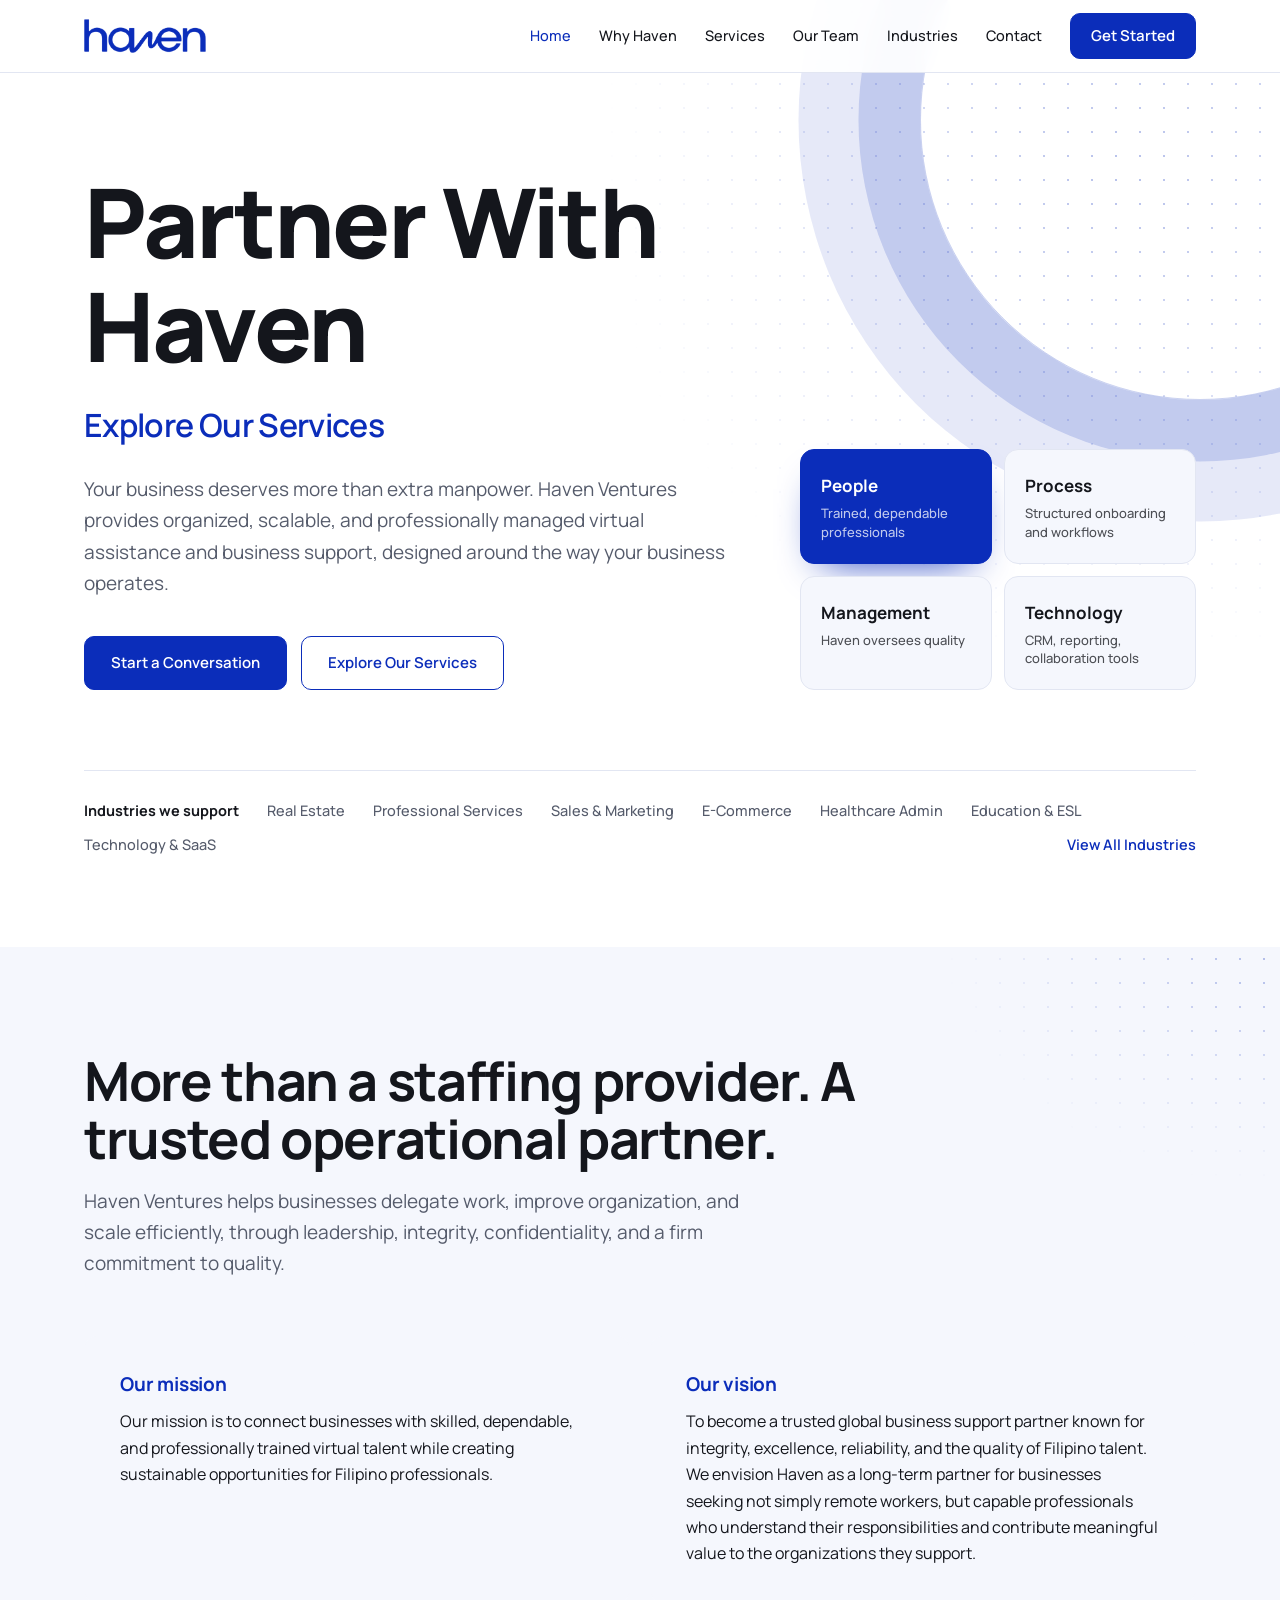
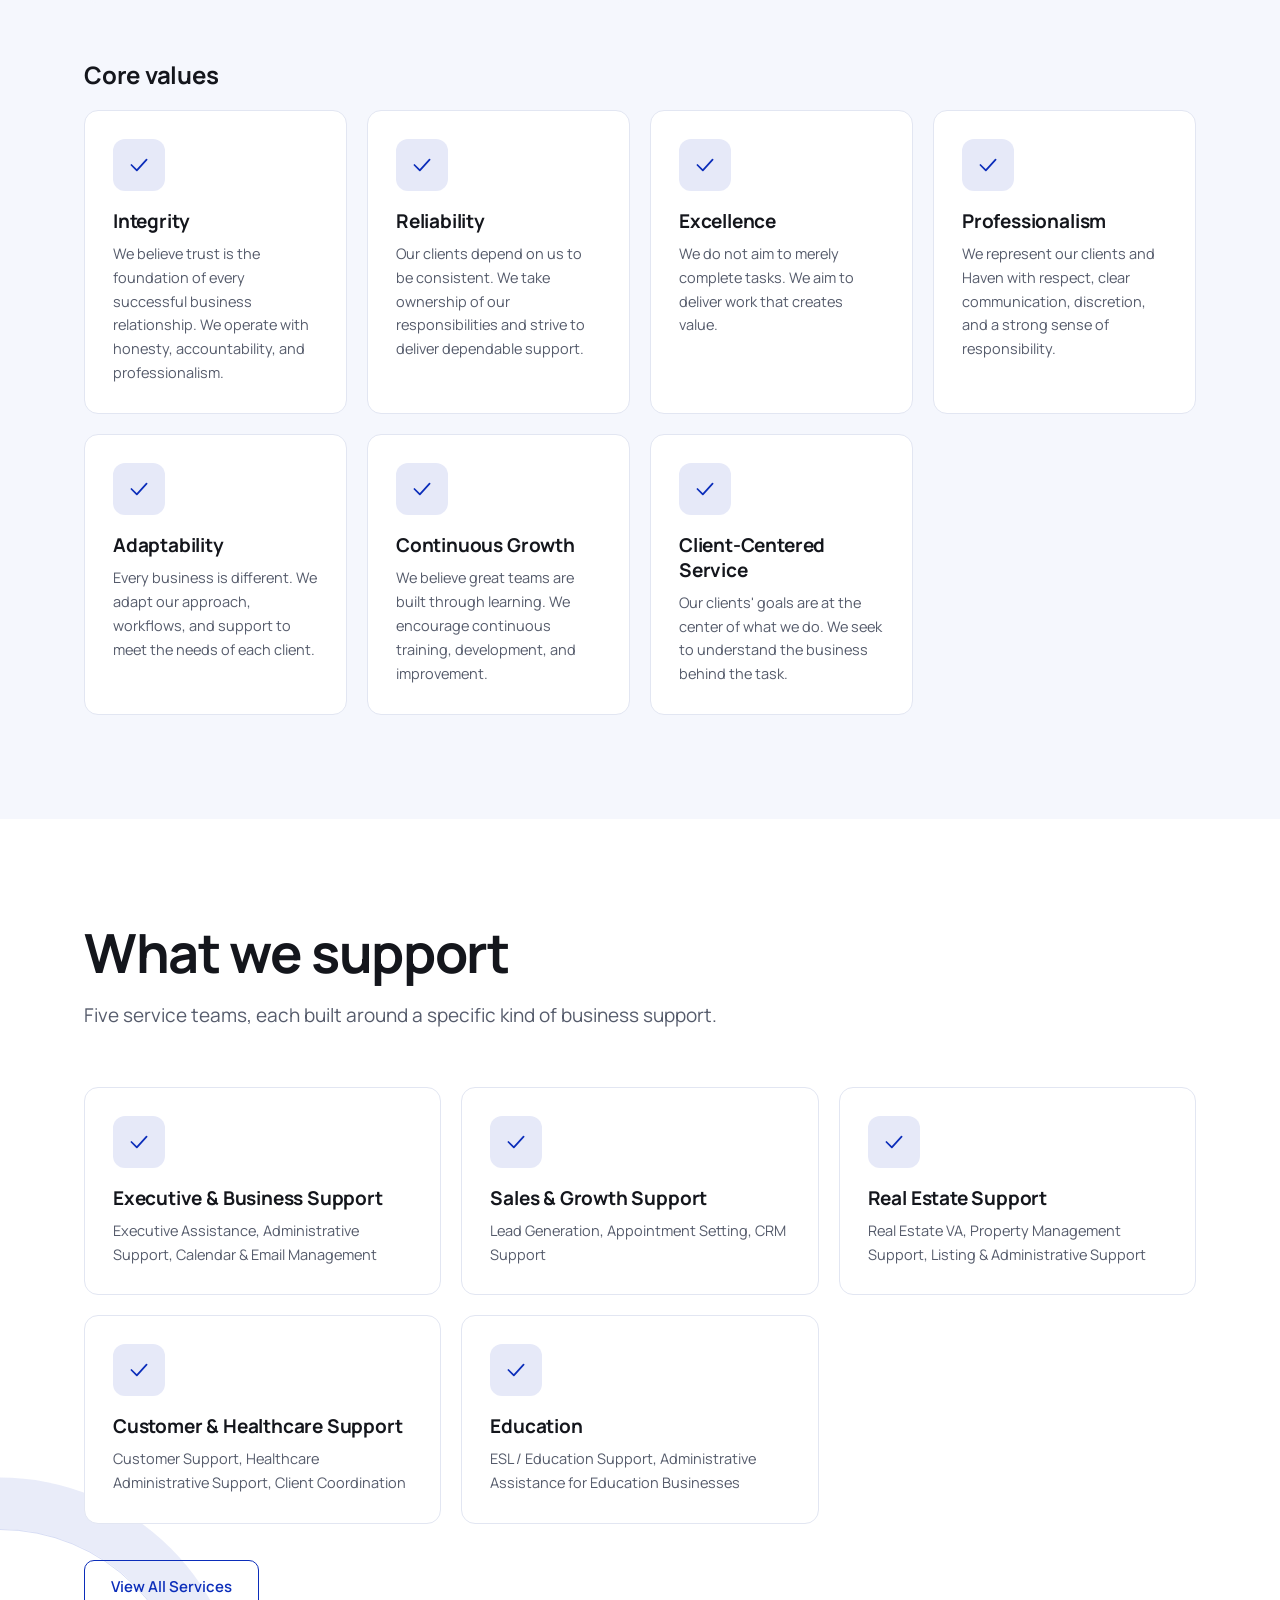
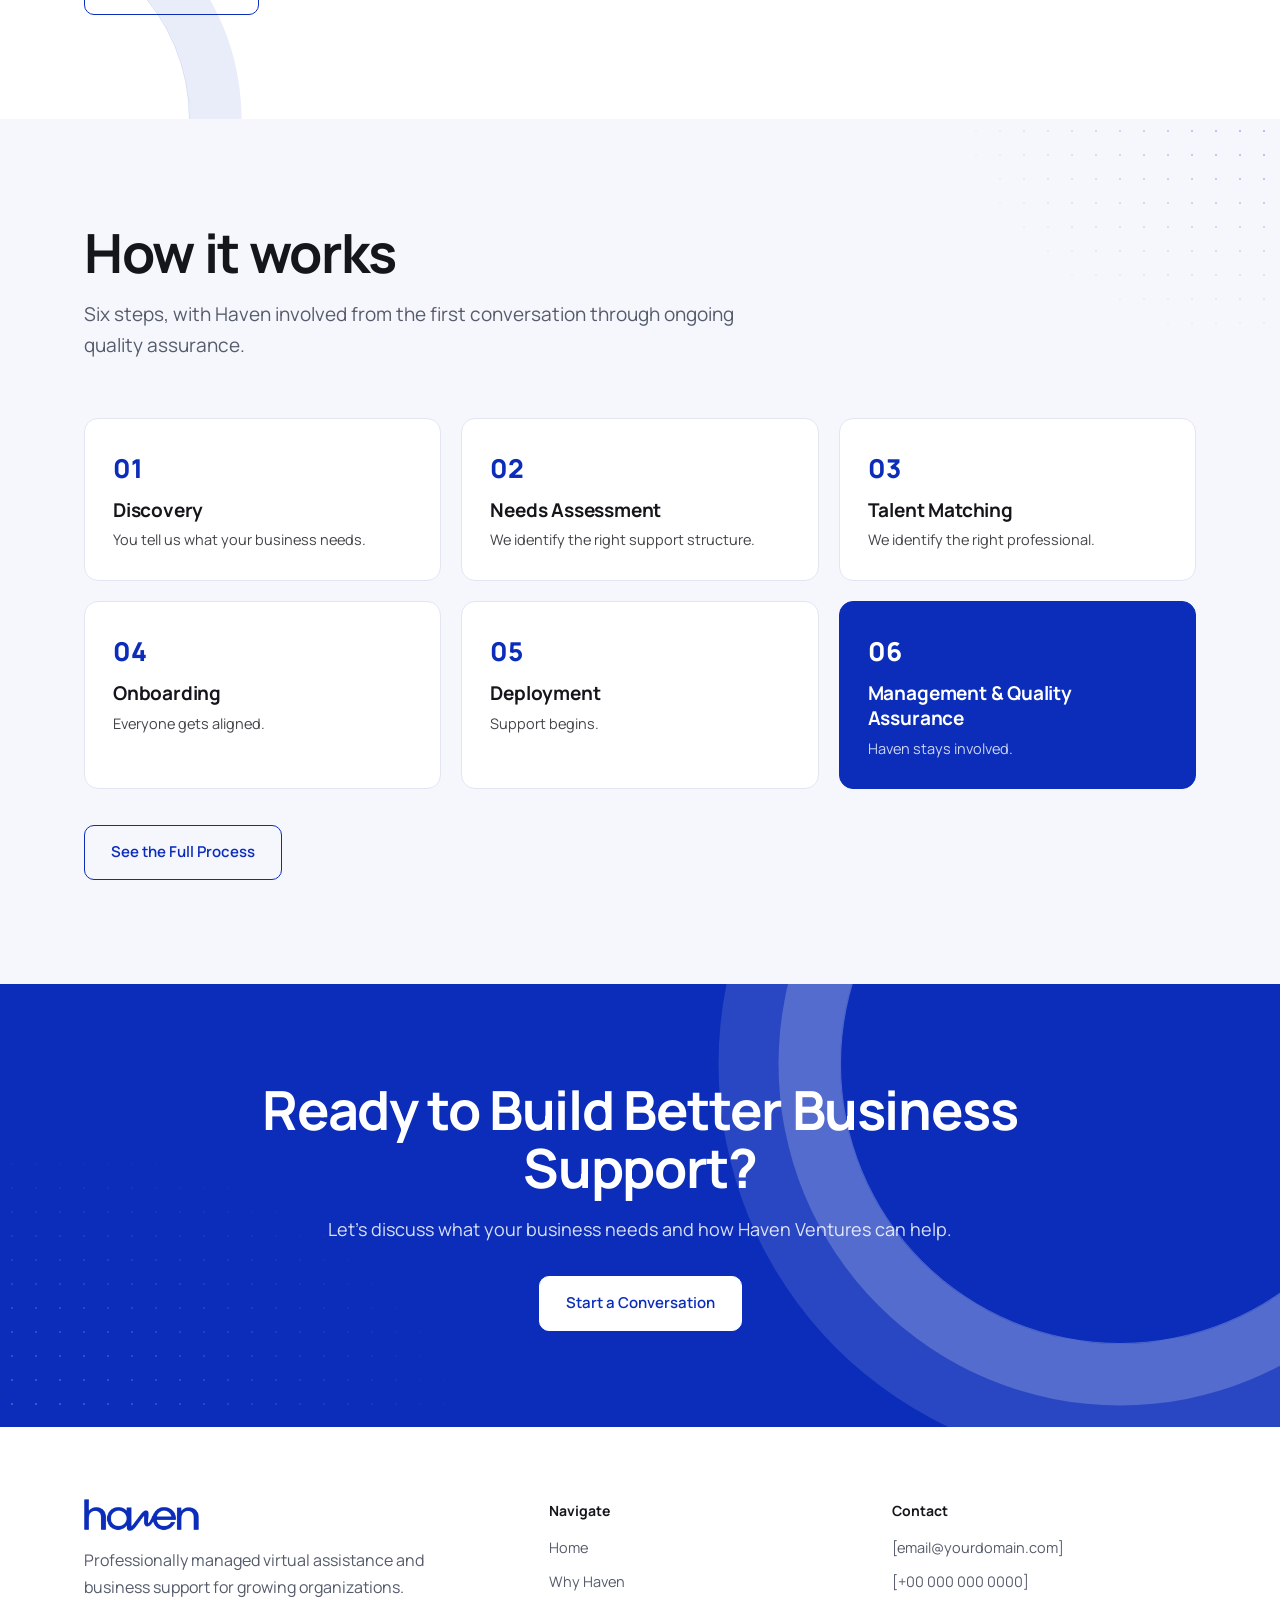
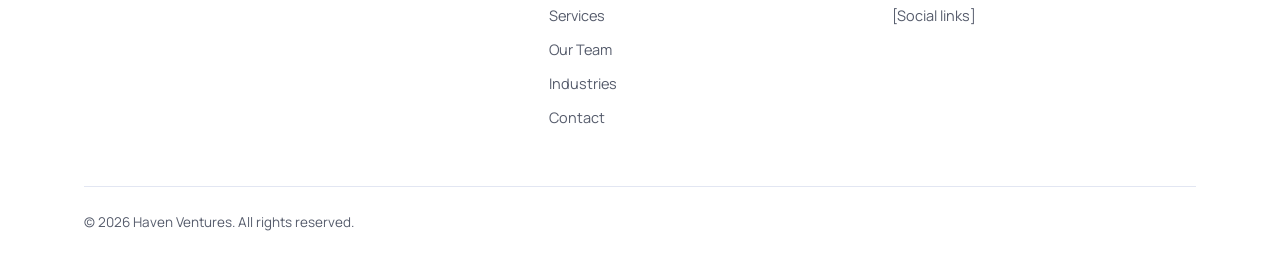
==== index.html @ 7bffcf4f "Rename Haven Ventures.html to index.html" ====
<!DOCTYPE html>
<html lang="en"><head><meta charset="utf-8">
<meta name="viewport" content="width=device-width, initial-scale=1, viewport-fit=cover">
<title>Haven Ventures | Managed Virtual Assistance & Business Support</title>
<link href="https://fonts.googleapis.com/css2?family=Manrope:wght@400;500;600;700;800&display=swap" rel="stylesheet">
<style>
:root{--bg:#fff;--alt:#F5F7FD;--tx:#14161c;--mu:#555b6b;--bl:#0B2DBA;--bd:#E2E6F2;--on:#fff;box-sizing:border-box;padding-top:env(safe-area-inset-top,0px);padding-bottom:env(safe-area-inset-bottom,0px)}
@media(prefers-color-scheme:dark){:root:not([data-theme="light"]){--bg:#0d0f15;--alt:#13161f;--tx:#f2f4fa;--mu:#a2a9bc;--bl:#5C7BFF;--bd:#242a3a;--on:#0d0f15}}
:root[data-theme="dark"]{--bg:#0d0f15;--alt:#13161f;--tx:#f2f4fa;--mu:#a2a9bc;--bl:#5C7BFF;--bd:#242a3a;--on:#0d0f15}
*,*:before,*:after{box-sizing:inherit}
html{scroll-behavior:smooth;scroll-padding-top:calc(76px + env(safe-area-inset-top,0px))}
body{margin:0;background:var(--bg);color:var(--tx);font:400 16px/1.65 Manrope,system-ui,Arial,sans-serif}
a{color:inherit;text-decoration:none}
.w{max-width:1160px;margin:0 auto;padding:0 24px}
section{padding:104px 0}.alt{background:var(--alt)}
h1,h2,h3{margin:0;line-height:1.08;letter-spacing:-.025em}
h1{font-size:clamp(46px,8vw,96px);font-weight:800}
h2{font-size:clamp(32px,4.6vw,54px);font-weight:700;max-width:16em}
h3{font-size:19px;font-weight:700;letter-spacing:-.01em;line-height:1.3}
p{margin:0}.mu{color:var(--mu)}.lead{font-size:19px;color:var(--mu);max-width:36em}
.hd{display:grid;gap:18px;margin-bottom:56px}
.btn{display:inline-flex;align-items:center;gap:8px;padding:14px 26px;border-radius:10px;font-weight:600;font-size:15px;border:1.5px solid var(--bl);background:var(--bl);color:var(--on);cursor:pointer;font-family:inherit;transition:transform .2s,background .2s,color .2s}
.btn:hover{transform:translateY(-2px)}.btn.o{background:transparent;color:var(--bl)}.btn.o:hover{background:var(--bl);color:var(--on)}
:focus-visible{outline:2px solid var(--bl);outline-offset:3px}
.card{border:1px solid var(--bd);border-radius:14px;padding:28px;background:var(--bg);transition:border-color .2s}
.card:hover{border-color:var(--bl)}
.g{display:grid;gap:20px}.g3{grid-template-columns:repeat(3,1fr)}.g2{grid-template-columns:repeat(2,1fr)}.g4{grid-template-columns:repeat(4,1fr)}
svg.i{width:28px;height:28px;stroke:var(--bl);fill:none;stroke-width:1.6;stroke-linecap:round;stroke-linejoin:round;margin-bottom:18px;display:block}
/* nav */
nav{position:fixed;top:0;left:0;right:0;z-index:20;background:color-mix(in srgb,var(--bg) 92%,transparent);backdrop-filter:blur(10px);border-bottom:1px solid var(--bd);padding-top:env(safe-area-inset-top,0px)}
nav .w{display:flex;align-items:center;justify-content:space-between;height:72px}
.logo{height:34px;display:block}
@media(prefers-color-scheme:dark){:root:not([data-theme="light"]) .logo{filter:brightness(1.8) saturate(.8)}}
.links{display:flex;gap:28px;align-items:center;font-size:14.5px;font-weight:500}
.links a:not(.btn):hover{color:var(--bl)}.links .btn{padding:10px 20px}
.burger{display:none;background:none;border:0;width:44px;height:44px;cursor:pointer;color:var(--tx)}
.burger span{display:block;width:22px;height:2px;background:currentColor;margin:5px auto}
/* hero */
.hero{padding:170px 0 90px}
.hero .in{display:grid;grid-template-columns:1.25fr .75fr;gap:56px;align-items:end}
.hero .sub{font-size:clamp(22px,3vw,32px);font-weight:600;color:var(--bl);margin:22px 0 22px;letter-spacing:-.02em}
.cta{display:flex;gap:14px;flex-wrap:wrap;margin-top:36px}
.pillars{display:grid;grid-template-columns:1fr 1fr;gap:12px}
.pillars div{border:1px solid var(--bd);border-radius:14px;padding:22px 20px;font-weight:700;font-size:17px;background:var(--alt)}
.pillars div:first-child{background:var(--bl);color:var(--on);border-color:var(--bl)}
.pillars small{display:block;font-weight:500;font-size:13px;opacity:.75;margin-top:4px;line-height:1.4}
.strip{margin-top:80px;border-top:1px solid var(--bd);padding-top:28px;display:flex;gap:10px 28px;flex-wrap:wrap;align-items:center;color:var(--mu);font-size:14.5px;font-weight:500}
.strip a{color:var(--bl);font-weight:600;margin-left:auto}
/* about */
.mv{grid-template-columns:1fr 1fr;margin-bottom:56px}
.mv .card{background:var(--alt);border:0;padding:36px}.mv h3{color:var(--bl);margin-bottom:12px}
.val .n{color:var(--bl);font-weight:700;font-size:14px;margin-bottom:14px;display:block}
.val p{font-size:14.5px;color:var(--mu);margin-top:8px}
.quote{margin-top:48px;font-size:clamp(20px,2.6vw,28px);font-weight:600;letter-spacing:-.015em;max-width:30em}
/* services */
details{border:1px solid var(--bd);border-radius:14px;background:var(--bg);padding:6px 28px}
details[open]{border-color:var(--bl)}
summary{list-style:none;cursor:pointer;padding:20px 0;display:flex;align-items:center;justify-content:space-between;font-weight:700;font-size:18px}
summary::-webkit-details-marker{display:none}
summary:after{content:"+";color:var(--bl);font-size:26px;font-weight:400;transition:transform .25s}
details[open] summary:after{transform:rotate(45deg)}
details ul{margin:0 0 22px;padding:0;list-style:none;display:grid;gap:10px;color:var(--mu);font-size:15px}
details li:before{content:"";display:inline-block;width:6px;height:6px;border-radius:50%;background:var(--bl);margin-right:12px;vertical-align:middle}
.note{margin:36px 0 32px;color:var(--mu)}
/* steps */
.steps{display:grid;gap:0;border-top:1px solid var(--bd)}
.st{display:grid;grid-template-columns:90px 1fr 1.3fr;gap:24px;padding:30px 0;border-bottom:1px solid var(--bd);align-items:baseline}
.st .no{font-size:34px;font-weight:800;color:var(--bl);letter-spacing:-.03em}
.st p{color:var(--mu)}
.st.last{background:var(--bl);color:var(--on);border-radius:16px;padding:36px 28px;margin-top:20px;border:0}
.st.last .no,.st.last p{color:inherit}.st.last p{opacity:.85}
.stm{margin-top:48px;font-size:clamp(22px,3vw,34px);font-weight:700;letter-spacing:-.02em;max-width:22em}
.stm span{color:var(--bl)}
/* team */
.dept h3{color:var(--bl);margin-bottom:18px;font-size:17px}
.p{display:flex;gap:14px;align-items:center;padding:12px 0;border-top:1px solid var(--bd)}
.av{flex:none;width:44px;height:44px;border-radius:50%;border:1.5px dashed var(--bl);display:grid;place-items:center;font-size:13px;font-weight:700;color:var(--bl)}
.p b{display:block;font-size:15px;line-height:1.3}.p small{color:var(--mu);font-size:13px}
/* industries */
.ind p{color:var(--mu);font-size:14.5px;margin-top:10px}
.grow{margin-top:56px;display:flex;gap:24px;align-items:baseline;flex-wrap:wrap}
.grow strong{font-size:clamp(40px,6vw,72px);color:var(--bl);letter-spacing:-.03em;line-height:1}
/* form */
.fw{display:grid;grid-template-columns:.8fr 1.2fr;gap:64px;align-items:start}
form{border:1px solid var(--bd);border-radius:16px;padding:36px;background:var(--bg);display:grid;gap:18px}
fieldset{border:0;padding:0;margin:0;display:grid;gap:14px;grid-template-columns:1fr 1fr}
legend{font-weight:700;color:var(--bl);font-size:14px;padding:0;margin-bottom:12px}
.f{display:grid;gap:6px;font-size:14px;font-weight:600}.f.full{grid-column:1/-1}
input,select,textarea{font:inherit;font-weight:400;color:var(--tx);background:var(--bg);border:1px solid var(--bd);border-radius:10px;padding:12px 14px;width:100%}
input:focus,select:focus,textarea:focus{outline:2px solid var(--bl);border-color:var(--bl)}
textarea{min-height:110px;resize:vertical}
.chk{display:flex;flex-wrap:wrap;gap:8px}
.chk label{border:1px solid var(--bd);border-radius:999px;padding:8px 14px;font-size:13.5px;font-weight:500;cursor:pointer;transition:all .2s}
.chk label:has(input:checked){background:var(--bl);color:var(--on);border-color:var(--bl)}
.chk input{position:absolute;opacity:0;width:0;height:0}
.chk label:has(input:focus-visible){outline:2px solid var(--bl);outline-offset:2px}
.flow{display:none;border:1px solid var(--bl);border-radius:16px;padding:36px}
.flow.on{display:block}
.fl{display:flex;flex-wrap:wrap;gap:8px;margin-top:22px;align-items:center;font-weight:600;font-size:14px}
.fl span{border:1px solid var(--bd);border-radius:999px;padding:8px 14px}.fl span:first-child{background:var(--bl);color:var(--on);border-color:var(--bl)}
.fl i{color:var(--bl);font-style:normal}
/* final + footer */
.fin{background:var(--bl);color:var(--on);text-align:center;padding:96px 0}
.fin h2{margin:0 auto 18px}.fin p{opacity:.85;margin-bottom:32px;font-size:18px}
.fin .btn{background:var(--on);color:var(--bl);border-color:var(--on)}
footer{padding:72px 0 36px}
.fg{display:grid;grid-template-columns:1.4fr 1fr 1fr;gap:40px;margin-bottom:56px}
footer .logo{height:32px;margin-bottom:16px}
footer ul{list-style:none;margin:0;padding:0;display:grid;gap:10px;font-size:14.5px;color:var(--mu)}
footer h4{margin:0 0 14px;font-size:14px}footer a:hover{color:var(--bl)}
.cp{border-top:1px solid var(--bd);padding-top:24px;color:var(--mu);font-size:13.5px}
.links a.act:not(.btn){color:var(--bl)}
/* decor */
section,.hero{position:relative;overflow:hidden}
section>.w,.hero>.w{position:relative;z-index:1}
.hero:before,.alt:before,.fin:before{content:"";position:absolute;pointer-events:none;background-image:radial-gradient(color-mix(in srgb,var(--bl) 30%,transparent) 1.2px,transparent 1.4px);background-size:24px 24px}
.hero:before{inset:0;-webkit-mask-image:radial-gradient(ellipse 55% 70% at 88% 18%,#000,transparent 75%);mask-image:radial-gradient(ellipse 55% 70% at 88% 18%,#000,transparent 75%)}
.hero:after,.fin:after{content:"";position:absolute;pointer-events:none;border-radius:50%;width:560px;height:560px;right:-200px;top:-160px;border:1.5px solid color-mix(in srgb,var(--bl) 22%,transparent);box-shadow:0 0 0 60px transparent,0 0 0 61.5px color-mix(in srgb,var(--bl) 16%,transparent),0 0 0 120px transparent,0 0 0 121.5px color-mix(in srgb,var(--bl) 10%,transparent)}
.alt:before{right:0;top:0;width:340px;height:240px;-webkit-mask-image:radial-gradient(ellipse at 100% 0,#000,transparent 70%);mask-image:radial-gradient(ellipse at 100% 0,#000,transparent 70%)}
section:not(.alt):not(.fin):after{content:"";position:absolute;pointer-events:none;border-radius:50%;width:380px;height:380px;left:-190px;bottom:-190px;border:1.5px solid color-mix(in srgb,var(--bl) 16%,transparent);box-shadow:0 0 0 50px transparent,0 0 0 51.5px color-mix(in srgb,var(--bl) 9%,transparent)}
.fin:before{inset:0;background-image:radial-gradient(rgba(255,255,255,.22) 1.2px,transparent 1.4px);-webkit-mask-image:radial-gradient(ellipse 50% 90% at 0 100%,#000,transparent 75%);mask-image:radial-gradient(ellipse 50% 90% at 0 100%,#000,transparent 75%)}
.fin:after{border-color:rgba(255,255,255,.28);right:-120px;top:-200px;box-shadow:0 0 0 60px transparent,0 0 0 61.5px rgba(255,255,255,.2),0 0 0 120px transparent,0 0 0 121.5px rgba(255,255,255,.12)}
svg.i{width:52px;height:52px;padding:13px;border-radius:12px;background:color-mix(in srgb,var(--bl) 10%,transparent)}
.card{transition:border-color .2s,transform .2s}.card:hover{transform:translateY(-3px)}
.pillars div:first-child{box-shadow:0 18px 40px -22px var(--bl)}
@media(max-width:600px){.hero:after,.fin:after{width:360px;height:360px;right:-190px}}
.rv{animation:rv .8s ease both}@keyframes rv{from{opacity:0;transform:translateY(14px)}}
@media(prefers-reduced-motion:reduce){*{animation:none!important;transition:none!important;scroll-behavior:auto!important}}
@media(max-width:900px){
section{padding:72px 0}.g3,.g4,.mv,.fw,.hero .in,.fg{grid-template-columns:1fr 1fr}
.hero .in,.fw,.mv{grid-template-columns:1fr}.fw{gap:36px}
.st{grid-template-columns:60px 1fr;gap:6px 16px}.st p:last-child{grid-column:2}
.burger{display:block}
.links{position:fixed;top:calc(72px + env(safe-area-inset-top,0px));left:0;right:0;background:var(--bg);flex-direction:column;align-items:stretch;gap:0;padding:12px 24px 24px;border-bottom:1px solid var(--bd);display:none}
.links.open{display:flex}.links a{padding:14px 0;border-bottom:1px solid var(--bd)}.links .btn{margin-top:16px;justify-content:center}
.strip a{margin-left:0}}
@media(max-width:600px){.g3,.g4,.g2,.fg,fieldset{grid-template-columns:1fr}form{padding:22px}.hero{padding-top:128px}}
</style></head><body>
<nav><div class="w"><a href="#home"><img class="logo" src="[data-uri]" alt="Haven Ventures"></a>
<button class="burger" aria-label="Menu" aria-expanded="false"><span></span><span></span><span></span></button>
<div class="links"><a href="#home">Home</a><a href="#why">Why Haven</a><a href="#services">Services</a><a href="#team">Our Team</a><a href="#industries">Industries</a><a href="#contact">Contact</a><a class="btn" href="#contact">Get Started</a></div></div></nav>

<header class="hero" id="home" data-pg="home"><div class="w"><div class="in">
<div class="rv"><h1>Partner With Haven</h1><div class="sub">Explore Our Services</div>
<p class="lead">Your business deserves more than extra manpower. Haven Ventures provides organized, scalable, and professionally managed virtual assistance and business support, designed around the way your business operates.</p>
<div class="cta"><a class="btn" href="#contact">Start a Conversation</a><a class="btn o" href="#services">Explore Our Services</a></div></div>
<div class="pillars rv" style="animation-delay:.15s"><div>People<small>Trained, dependable professionals</small></div><div>Process<small>Structured onboarding and workflows</small></div><div>Management<small>Haven oversees quality</small></div><div>Technology<small>CRM, reporting, collaboration tools</small></div></div></div>
<div class="strip"><span style="color:var(--tx);font-weight:700">Industries we support</span><span>Real Estate</span><span>Professional Services</span><span>Sales & Marketing</span><span>E-Commerce</span><span>Healthcare Admin</span><span>Education & ESL</span><span>Technology & SaaS</span><a href="#industries">View All Industries</a></div>
</div></header>

<section id="about" class="alt" data-pg="home"><div class="w">
<div class="hd"><h2>More than a staffing provider. A trusted operational partner.</h2><p class="lead">Haven Ventures helps businesses delegate work, improve organization, and scale efficiently, through leadership, integrity, confidentiality, and a firm commitment to quality.</p></div>
<div class="g mv"><div class="card"><h3>Our mission</h3><p>Our mission is to connect businesses with skilled, dependable, and professionally trained virtual talent while creating sustainable opportunities for Filipino professionals.</p></div>
<div class="card"><h3>Our vision</h3><p>To become a trusted global business support partner known for integrity, excellence, reliability, and the quality of Filipino talent. We envision Haven as a long-term partner for businesses seeking not simply remote workers, but capable professionals who understand their responsibilities and contribute meaningful value to the organizations they support.</p></div></div>
<h3 style="margin-bottom:20px;font-size:24px">Core values</h3><div class="g g4 val" id="values"></div></div></section>

<section id="sp" data-pg="home"><div class="w"><div class="hd"><h2>What we support</h2><p class="lead">Five service teams, each built around a specific kind of business support.</p></div><div class="g g3" id="spg"></div><div style="margin-top:36px"><a class="btn o" href="#services">View All Services</a></div></div></section>
<section id="hp" class="alt" data-pg="home"><div class="w"><div class="hd"><h2>How it works</h2><p class="lead">Six steps, with Haven involved from the first conversation through ongoing quality assurance.</p></div><div class="g g3" id="hpg"></div><div style="margin-top:36px"><a class="btn o" href="#services">See the Full Process</a></div></div></section>
<section id="services" data-pg="services"><div class="w">
<div class="hd"><h2>Support organized around how your business works</h2><p class="lead">Choose a category to see what each team covers.</p></div>
<div class="g g2" id="svc" style="align-items:start"></div>
<p class="note">As Haven Ventures grows, our services will continue to expand into additional business functions and industry-specific support.</p>
<a class="btn" href="#contact">Discuss Your Support Needs</a></div></section>

<section id="how" class="alt" data-pg="services"><div class="w">
<div class="hd"><h2>A managed service process, start to finish</h2></div>
<div class="steps" id="steps"></div>
<p class="stm">You're not just hiring a person. <span>You're gaining a managed support partner.</span></p></div></section>

<section id="why" data-pg="why"><div class="w">
<div class="hd"><h2>Why trust Haven Ventures with your operations?</h2></div>
<div class="g g3" id="whyc"></div>
<div class="g g4" id="whyb" style="margin-top:20px"></div>
<div style="margin-top:48px"><a class="btn" href="#contact">Build Your Support Team With Haven</a></div></div></section>

<section id="team" class="alt" data-pg="team"><div class="w">
<div class="hd"><h2>An organization, not a collection of freelancers</h2><p class="lead">Behind every successful client engagement is a team working together to maintain quality, accountability, and continuous improvement.</p></div>
<div class="g g3" id="tm"></div></div></section>

<section id="industries" data-pg="industries"><div class="w">
<div class="hd"><h2>Industries we support</h2></div>
<div class="g g4" id="ind"></div>
<div class="grow"><strong>And growing.</strong><p class="lead" style="max-width:28em">As Haven Ventures expands its capabilities, we continue to develop support solutions for additional industries and business functions.</p></div></div></section>

<section id="contact" class="alt" data-pg="contact"><div class="w"><div class="fw">
<div><h2>Let's Build the Right Support Structure for Your Business</h2><p class="lead" style="margin-top:20px">Tell us about your business, your current challenges, and the support you're looking for. Our team will review your requirements and help determine the right next step.</p></div>
<div><form id="f">
<fieldset><legend>Contact information</legend><label class="f">Name<input required name="name" autocomplete="name"></label><label class="f">Company<input required name="company" autocomplete="organization"></label><label class="f full">Business email<input required type="email" name="email" autocomplete="email"></label></fieldset>
<fieldset><legend>Business information</legend><label class="f">Industry<select required name="industry"><option value="">Select industry</option><option>Real Estate Management</option><option>Business & Professional Services</option><option>Sales & Marketing</option><option>E-Commerce</option><option>Healthcare Administration</option><option>Education & ESL</option><option>Technology & SaaS</option><option>Other</option></select></label><label class="f">Company website<input type="url" name="web" placeholder="https://"></label></fieldset>
<fieldset><legend>Support requirements</legend><div class="f full"><span>Services needed</span><div class="chk" id="chk"></div></div>
<label class="f">Number of professionals needed<input type="number" min="1" value="1" name="n"></label><label class="f">Preferred start date<input type="date" name="d"></label>
<label class="f full">Current challenges<textarea name="c"></textarea></label><label class="f full">Additional information<textarea name="a"></textarea></label></fieldset>
<button class="btn" type="submit" style="justify-self:start">Submit Inquiry</button></form>
<div class="flow" id="flow" role="status"><h3 style="font-size:24px">Inquiry received</h3><p class="mu" style="margin-top:10px">Here is what happens next.</p>
<div class="fl"><span>Inquiry Submitted</span><i>→</i><span>CRM</span><i>→</i><span>Internal Notification</span><i>→</i><span>Follow-Up</span><i>→</i><span>Discovery Call</span></div></div></div>
</div></div></section>

<section class="fin" data-pg="*"><div class="w"><h2>Ready to Build Better Business Support?</h2><p>Let's discuss what your business needs and how Haven Ventures can help.</p><a class="btn" href="#contact">Start a Conversation</a></div></section>

<footer><div class="w"><div class="fg"><div><img class="logo" src="[data-uri]" alt="Haven Ventures"><p class="mu" style="max-width:24em">Professionally managed virtual assistance and business support for growing organizations.</p></div>
<div><h4>Navigate</h4><ul><li><a href="#home">Home</a></li><li><a href="#why">Why Haven</a></li><li><a href="#services">Services</a></li><li><a href="#team">Our Team</a></li><li><a href="#industries">Industries</a></li><li><a href="#contact">Contact</a></li></ul></div>
<div><h4>Contact</h4><ul><li>[email@yourdomain.com]</li><li>[+00 000 000 0000]</li><li>[Social links]</li></ul></div></div>
<div class="cp">© 2026 Haven Ventures. All rights reserved.</div></div></footer>

<script>
const $=s=>document.querySelector(s),I={
re:"M3 11l9-8 9 8M5 10v10h14V10",bz:"M3 7h18v13H3zM9 7V4h6v3",sm:"M4 20V10M10 20V4M16 20v-7M22 20H2",ec:"M3 4h3l3 11h10l2-8H7",hc:"M12 21s-8-5-8-11a4.5 4.5 0 018-3 4.5 4.5 0 018 3c0 6-8 11-8 11z",ed:"M4 19V5a2 2 0 012-2h13v16H6a2 2 0 00-2 2",tc:"M8 8l-5 4 5 4M16 8l5 4-5 4M14 5l-4 14",ck:"M5 12l5 5 9-10"};
const ic=k=>`<svg class="i" viewBox="0 0 24 24"><path d="${I[k]}"/></svg>`;
const V=[["Integrity","We believe trust is the foundation of every successful business relationship. We operate with honesty, accountability, and professionalism."],["Reliability","Our clients depend on us to be consistent. We take ownership of our responsibilities and strive to deliver dependable support."],["Excellence","We do not aim to merely complete tasks. We aim to deliver work that creates value."],["Professionalism","We represent our clients and Haven with respect, clear communication, discretion, and a strong sense of responsibility."],["Adaptability","Every business is different. We adapt our approach, workflows, and support to meet the needs of each client."],["Continuous Growth","We believe great teams are built through learning. We encourage continuous training, development, and improvement."],["Client-Centered Service","Our clients' goals are at the center of what we do. We seek to understand the business behind the task."]];
$("#values").innerHTML=V.map(v=>`<div class="card">${ic("ck")}<h3>${v[0]}</h3><p>${v[1]}</p></div>`).join("");
const S=[["Executive & Business Support",["Executive Assistance","Administrative Support","Calendar & Email Management","Business Support"]],["Sales & Growth Support",["Lead Generation","Appointment Setting","CRM Support","Sales Administration"]],["Real Estate Support",["Real Estate VA","Property Management Support","Listing & Administrative Support","Lead Management"]],["Customer & Healthcare Support",["Customer Support","Healthcare Administrative Support","Client Coordination"]],["Education",["ESL / Education Support","Administrative Assistance for Education Businesses"]]];
$("#svc").innerHTML=S.map((s,i)=>`<details${i==0?" open":""}><summary>${s[0]}</summary><ul>${s[1].map(x=>`<li>${x}</li>`).join("")}</ul></details>`).join("");
$("#chk").innerHTML=S.flatMap(s=>s[1]).map(x=>`<label><input type="checkbox" name="svc" value="${x}">${x}</label>`).join("");
const P=[["Discovery","You tell us what your business needs.","The client explains their business, current challenges, goals, and the type of support they need."],["Needs Assessment","We identify the right support structure.","Haven evaluates the tasks, systems, required skills, workload, and level of support required."],["Talent Matching","We identify the right professional.","Haven identifies and prepares an appropriate team member based on the client's requirements."],["Onboarding","Everyone gets aligned.","The client, Haven, and assigned personnel align on processes, tools, KPIs, responsibilities, communication, and expectations."],["Deployment","Support begins.","The assigned professional begins supporting the client's business according to the agreed workflow."],["Management & Quality Assurance","Haven stays involved.","Haven monitors performance, communication, service quality, and overall alignment."]];
$("#steps").innerHTML=P.map((p,i)=>`<div class="st${i==5?" last":""}"><div class="no">0${i+1}</div><div><h3>${p[0]}</h3><p style="margin-top:4px;font-weight:600">${p[1]}</p></div><p>${p[2]}</p></div>`).join("");
const W=[["People-First Support","Technology can automate processes, but businesses still need people who understand context, communicate effectively, and take responsibility. Haven combines technology with human judgment and professional support."],["Specialized Talent","Different industries require different knowledge and workflows. Rather than treating every VA role the same, Haven develops talent around specific functions and industries."],["Scalable Support","A client may start with one executive assistant and later need a larger administrative, sales, customer service, or operations team. Haven is designed to scale with those changing needs."],["Professional Communication","Clear communication is essential in remote work. We emphasize professionalism, responsiveness, documentation, and accountability across our operations."],["Filipino Talent","The Philippines is a major global source of remote talent. Haven showcases Filipino professionals not simply as cost-effective labor, but as skilled professionals who become valuable extensions of international businesses."],["Long-Term Partnerships","We are not focused solely on filling positions. We build relationships where Haven understands your business and continuously improves the support it provides."]];
$("#whyc").innerHTML=W.map(w=>`<div class="card">${ic("ck")}<h3>${w[0]}</h3><p class="mu" style="margin-top:10px;font-size:15px">${w[1]}</p></div>`).join("");
const B=[["Managed Service Model","Haven provides organizational oversight instead of leaving you responsible for managing individual personnel."],["Integrity & Accountability","Clear communication, confidentiality, reliability, and professionalism are central to the Haven experience."],["Technology-Enabled Operations","Modern CRM, communication, project management, collaboration, and reporting systems keep service organized."],["Long-Term Partnership","Haven is an extension of your team, not another staffing source."]];
$("#whyb").innerHTML=B.map(b=>`<div class="card" style="background:var(--alt);border-color:transparent"><h3 style="color:var(--bl)">${b[0]}</h3><p class="mu" style="margin-top:8px;font-size:14.5px">${b[1]}</p></div>`).join("");
const T=[["Executive Leadership",[["Glydel Marie Andrade","Founder & CEO"],["Efraem Palencia","Co-CEO"]]],["Recruitment & Human Resources",[["Shenaryl Julleza","Recruitment Specialist"],["Maria Millenn","Recruitment Specialist"],["Henry Mark Varian","HR & Onboarding Officer"],["Mark Justine Caberoy","HR & Onboarding Officer"]]],["IT & Technology",[["Ono “Victor” Saburo","IT Head / Manager"],["Bryan Paul Belgar","IT Specialist"],["Lance Cambronero","Developer"],["Elijah Sanagustin","Developer"]]],["Operations",[["Fritz Marian Pendalon","Operations Team Lead"],["Josh Benedict Penafiel","Appointment Setting"],["Alberto Bengalisan","Lead Generation & Administrative Specialist"]]],["Learning & Development",[["Shenaryl Julleza","Training Coordinator"],["Efraem Palencia","Training Supervisor"]]]];
const ini=n=>n.replace(/[“”"].*?[“”"]/g,"").trim().split(/\s+/).map(x=>x[0]).slice(0,2).join("");
$("#tm").innerHTML=T.map(t=>`<div class="card dept"><h3>${t[0]}</h3>${t[1].map(m=>`<div class="p"><div class="av" title="Photo placeholder">${ini(m[0])}</div><div><b>${m[0]}</b><small>${m[1]}</small></div></div>`).join("")}</div>`).join("");
const N=[["re","Real Estate Management","Support for property management, listings, lead management, administrative workflows, and real estate operations."],["bz","Business & Professional Services","Administrative, executive, client coordination, and operational support."],["sm","Sales & Marketing","Lead generation, appointment setting, CRM support, sales administration, and customer engagement."],["ec","E-Commerce","Customer support, administrative assistance, order-related support, and business operations."],["hc","Healthcare Administration","Administrative coordination, client support, scheduling assistance, and non-clinical administrative workflows."],["ed","Education & ESL","Administrative support, student/client coordination, and education business assistance."],["tc","Technology & SaaS","Administrative, customer support, CRM, and operational assistance for technology businesses."]];
$("#ind").innerHTML=N.map(n=>`<div class="card ind">${ic(n[0])}<h3>${n[1]}</h3><p>${n[2]}</p></div>`).join("");
$("#f").addEventListener("submit",e=>{e.preventDefault();e.target.style.display="none";$("#flow").classList.add("on");$("#flow").scrollIntoView({behavior:"smooth",block:"center"})});
const b=$(".burger"),l=$(".links");b.onclick=()=>b.setAttribute("aria-expanded",l.classList.toggle("open"));
l.addEventListener("click",e=>{if(e.target.tagName=="A"){l.classList.remove("open");b.setAttribute("aria-expanded","false")}});

$("#spg").innerHTML=S.map(x=>`<a class="card" href="#services">${ic("ck")}<h3>${x[0]}</h3><p class="mu" style="margin-top:8px;font-size:14.5px">${x[1].slice(0,3).join(", ")}</p></a>`).join("");
$("#hpg").innerHTML=P.map((p,i)=>`<a class="card" href="#services" style="${i==5?"background:var(--bl);color:var(--on);border-color:var(--bl)":""}"><span style="font-weight:800;font-size:26px;color:${i==5?"inherit":"var(--bl)"}">0${i+1}</span><h3 style="margin-top:8px">${p[0]}</h3><p style="margin-top:6px;font-size:14.5px;opacity:.8">${p[1]}</p></a>`).join("");
const PG=["home","services","why","team","industries","contact"];
function route(){const k=location.hash.slice(1),pg=PG.includes(k)?k:"home";
document.querySelectorAll("[data-pg]").forEach(e=>{const d=e.dataset.pg;e.style.display=(d==pg||(d=="*"&&pg!="contact"))?"":"none"});
document.querySelectorAll(".links a:not(.btn)").forEach(a=>a.classList.toggle("act",a.getAttribute("href")=="#"+pg));
window.scrollTo(0,0)}
addEventListener("hashchange",route);route();
</script></body></html>
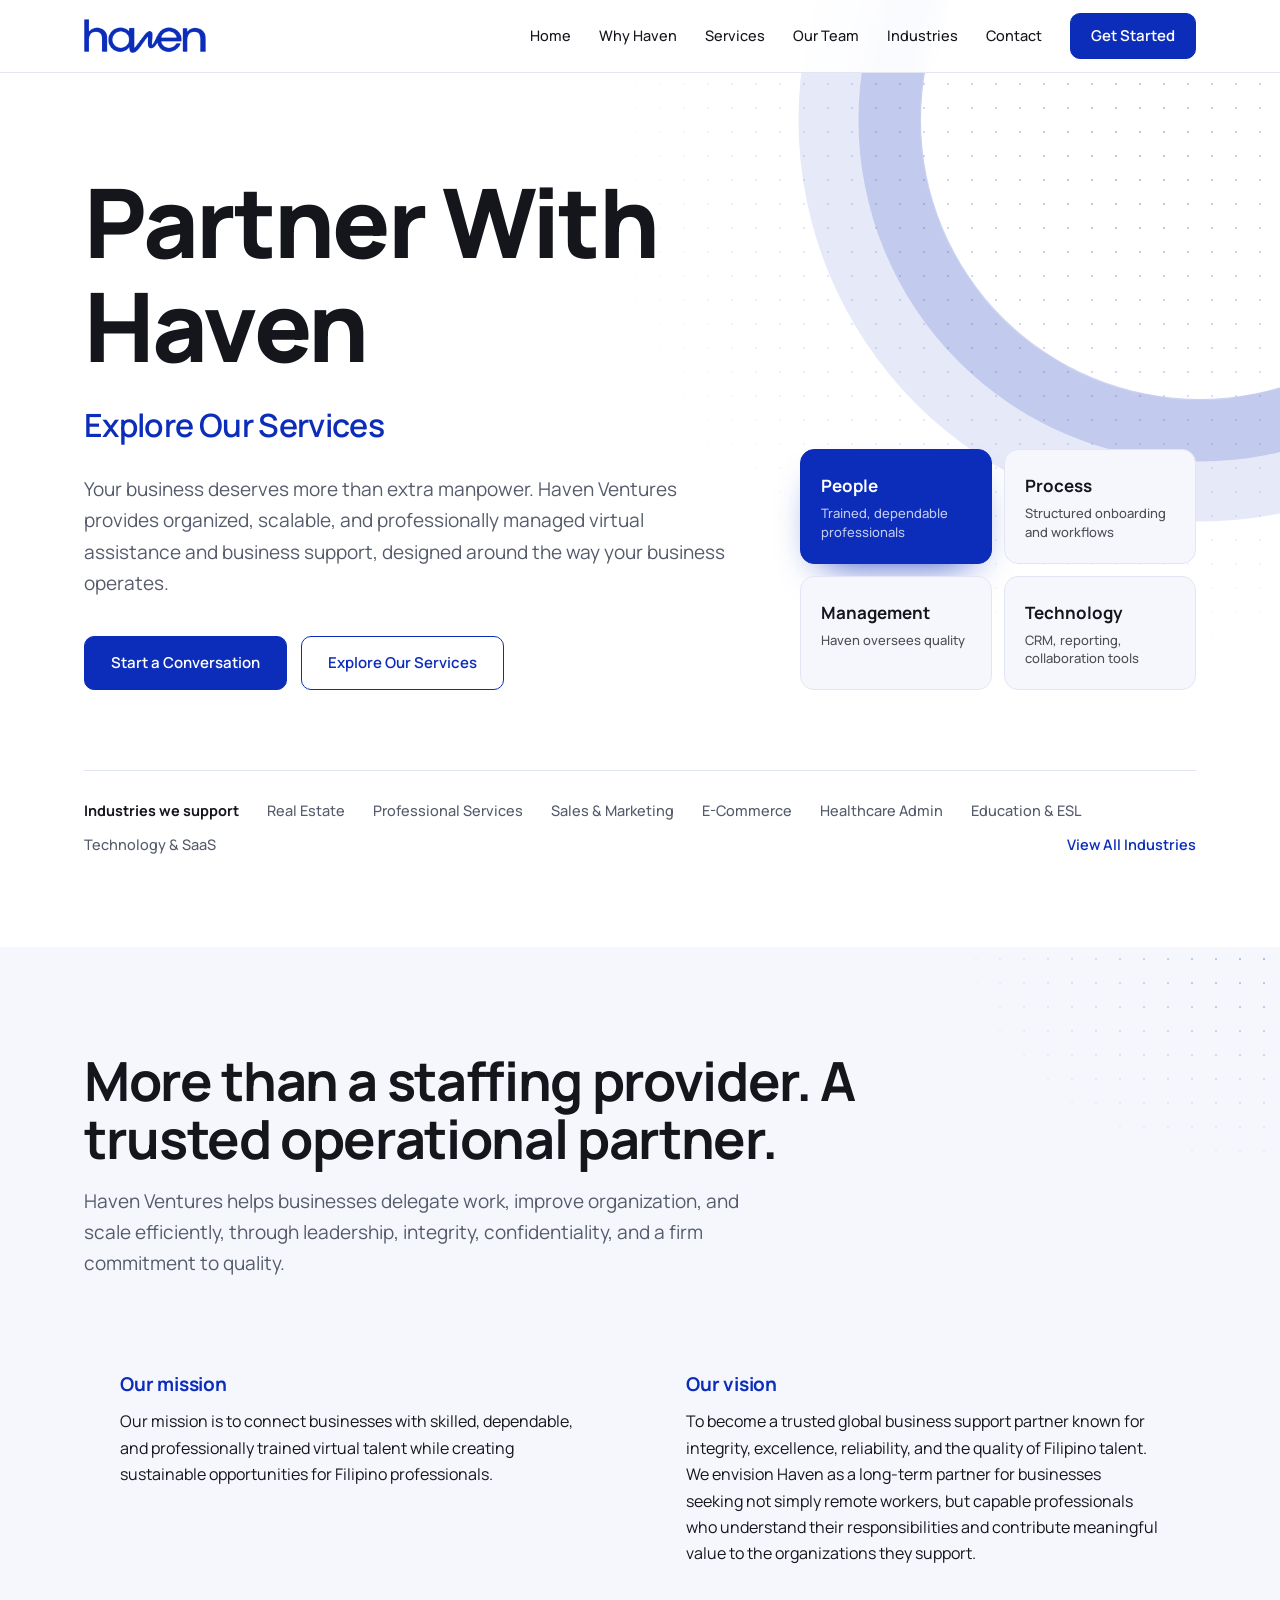
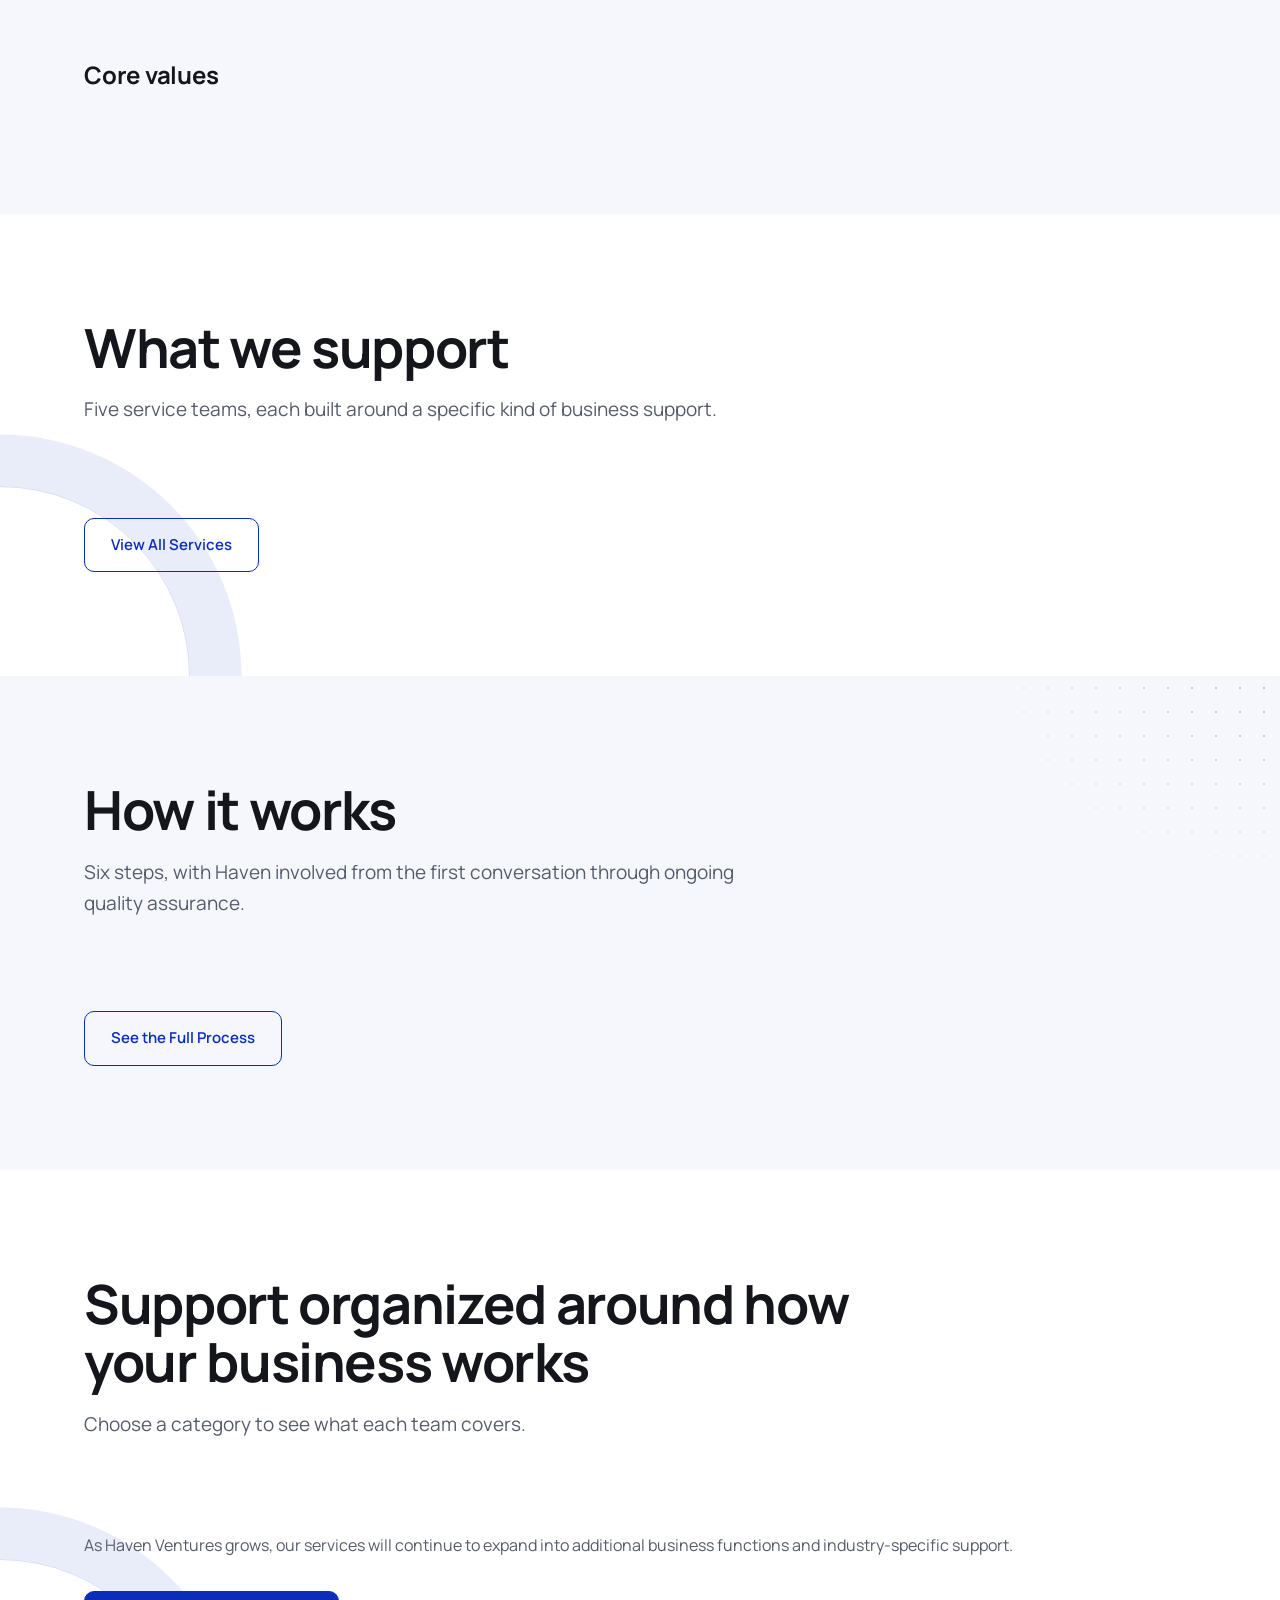
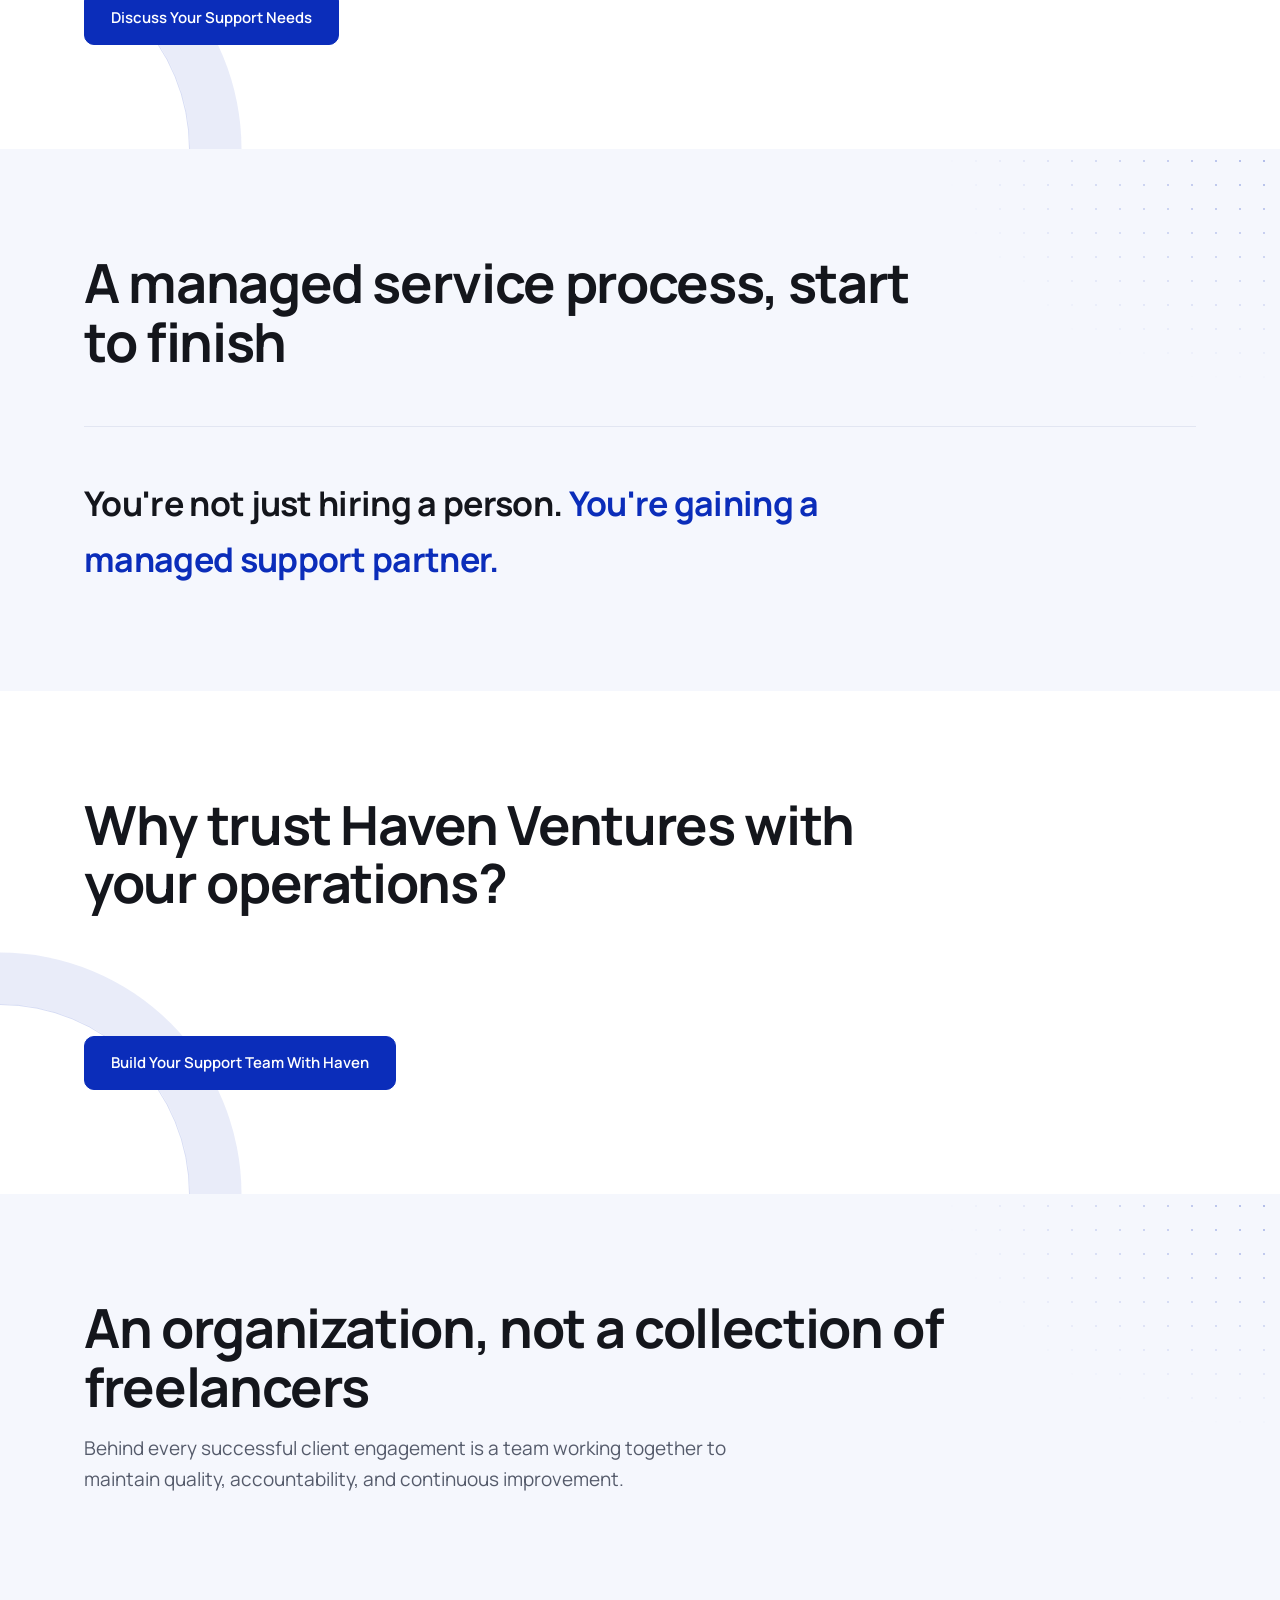
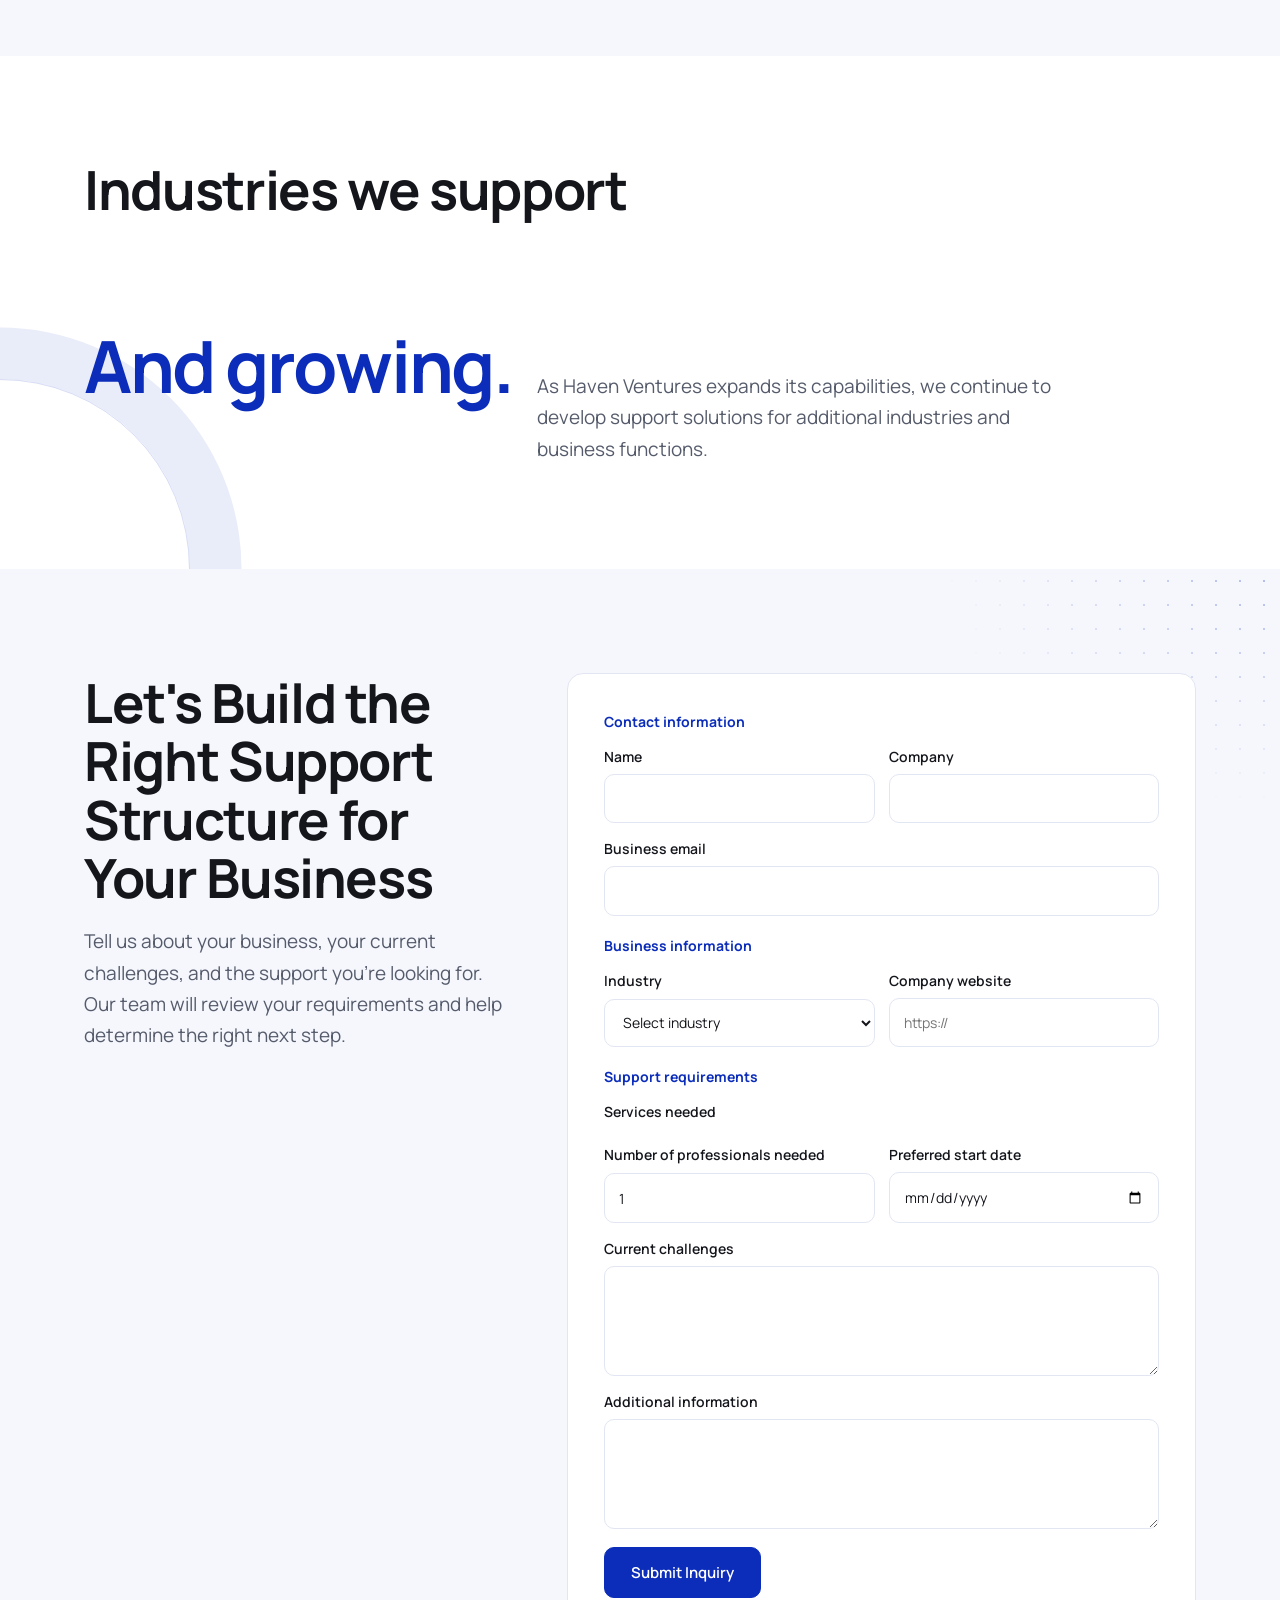
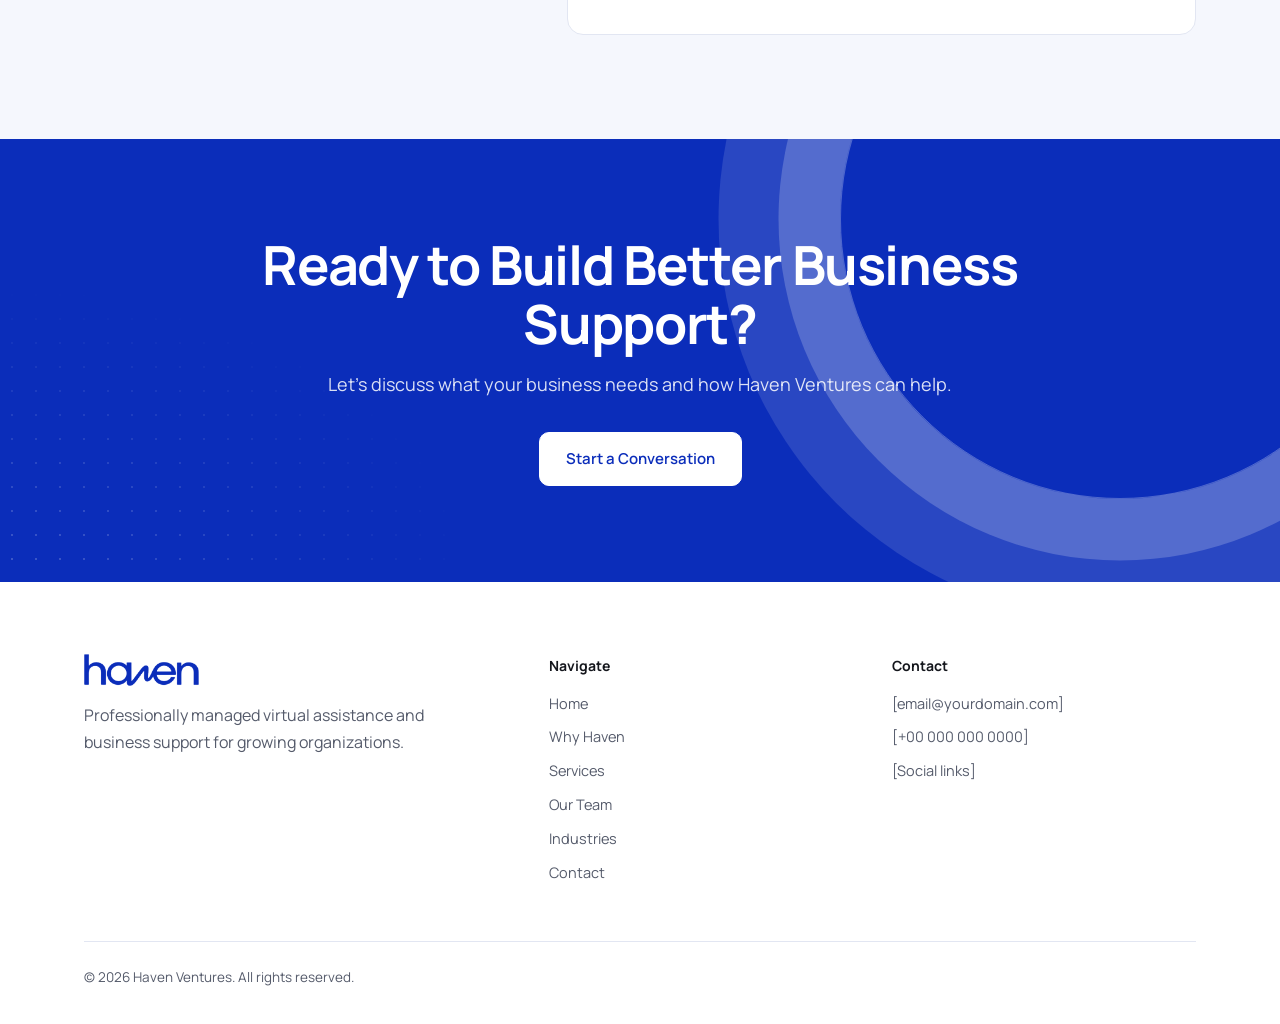
==== commit 4e1e1ae0: "Update index.html" ====
--- a/index.html
+++ b/index.html
@@ -217,7 +217,7 @@
 $("#whyc").innerHTML=W.map(w=>`<div class="card">${ic("ck")}<h3>${w[0]}</h3><p class="mu" style="margin-top:10px;font-size:15px">${w[1]}</p></div>`).join("");
 const B=[["Managed Service Model","Haven provides organizational oversight instead of leaving you responsible for managing individual personnel."],["Integrity & Accountability","Clear communication, confidentiality, reliability, and professionalism are central to the Haven experience."],["Technology-Enabled Operations","Modern CRM, communication, project management, collaboration, and reporting systems keep service organized."],["Long-Term Partnership","Haven is an extension of your team, not another staffing source."]];
 $("#whyb").innerHTML=B.map(b=>`<div class="card" style="background:var(--alt);border-color:transparent"><h3 style="color:var(--bl)">${b[0]}</h3><p class="mu" style="margin-top:8px;font-size:14.5px">${b[1]}</p></div>`).join("");
-const T=[["Executive Leadership",[["Glydel Marie Andrade","Founder & CEO"],["Efraem Palencia","Co-CEO"]]],["Recruitment & Human Resources",[["Shenaryl Julleza","Recruitment Specialist"],["Maria Millenn","Recruitment Specialist"],["Henry Mark Varian","HR & Onboarding Officer"],["Mark Justine Caberoy","HR & Onboarding Officer"]]],["IT & Technology",[["Ono “Victor” Saburo","IT Head / Manager"],["Bryan Paul Belgar","IT Specialist"],["Lance Cambronero","Developer"],["Elijah Sanagustin","Developer"]]],["Operations",[["Fritz Marian Pendalon","Operations Team Lead"],["Josh Benedict Penafiel","Appointment Setting"],["Alberto Bengalisan","Lead Generation & Administrative Specialist"]]],["Learning & Development",[["Shenaryl Julleza","Training Coordinator"],["Efraem Palencia","Training Supervisor"]]]];
+const T=[["Executive Leadership",[["Glydel Marie Andrade","Founder & CEO"],["Efraem Palencia","Co-CEO"]]],["Recruitment & Human Resources",[["Shenaryl Julleza","Recruitment Specialist"],["Maria Millenn","Recruitment Specialist"],["Henry Mark Varian","HR & Onboarding Officer"],["Mark Justine Caberoy","HR & Onboarding Officer"]]],["IT & Technology",["IT & Technology",[["Bryan Paul Belgar","IT Specialist"],["Lance Cambronero","Developer"],["Elijah Sanagustin","Developer"]]],["Operations",[["Fritz Marian Pendalon","Operations Team Lead"],["Josh Benedict Penafiel","Appointment Setting"],["Alberto Bengalisan","Lead Generation & Administrative Specialist"]]],["Learning & Development",[["Shenaryl Julleza","Training Coordinator"],["Efraem Palencia","Training Supervisor"]]]];
 const ini=n=>n.replace(/[“”"].*?[“”"]/g,"").trim().split(/\s+/).map(x=>x[0]).slice(0,2).join("");
 $("#tm").innerHTML=T.map(t=>`<div class="card dept"><h3>${t[0]}</h3>${t[1].map(m=>`<div class="p"><div class="av" title="Photo placeholder">${ini(m[0])}</div><div><b>${m[0]}</b><small>${m[1]}</small></div></div>`).join("")}</div>`).join("");
 const N=[["re","Real Estate Management","Support for property management, listings, lead management, administrative workflows, and real estate operations."],["bz","Business & Professional Services","Administrative, executive, client coordination, and operational support."],["sm","Sales & Marketing","Lead generation, appointment setting, CRM support, sales administration, and customer engagement."],["ec","E-Commerce","Customer support, administrative assistance, order-related support, and business operations."],["hc","Healthcare Administration","Administrative coordination, client support, scheduling assistance, and non-clinical administrative workflows."],["ed","Education & ESL","Administrative support, student/client coordination, and education business assistance."],["tc","Technology & SaaS","Administrative, customer support, CRM, and operational assistance for technology businesses."]];
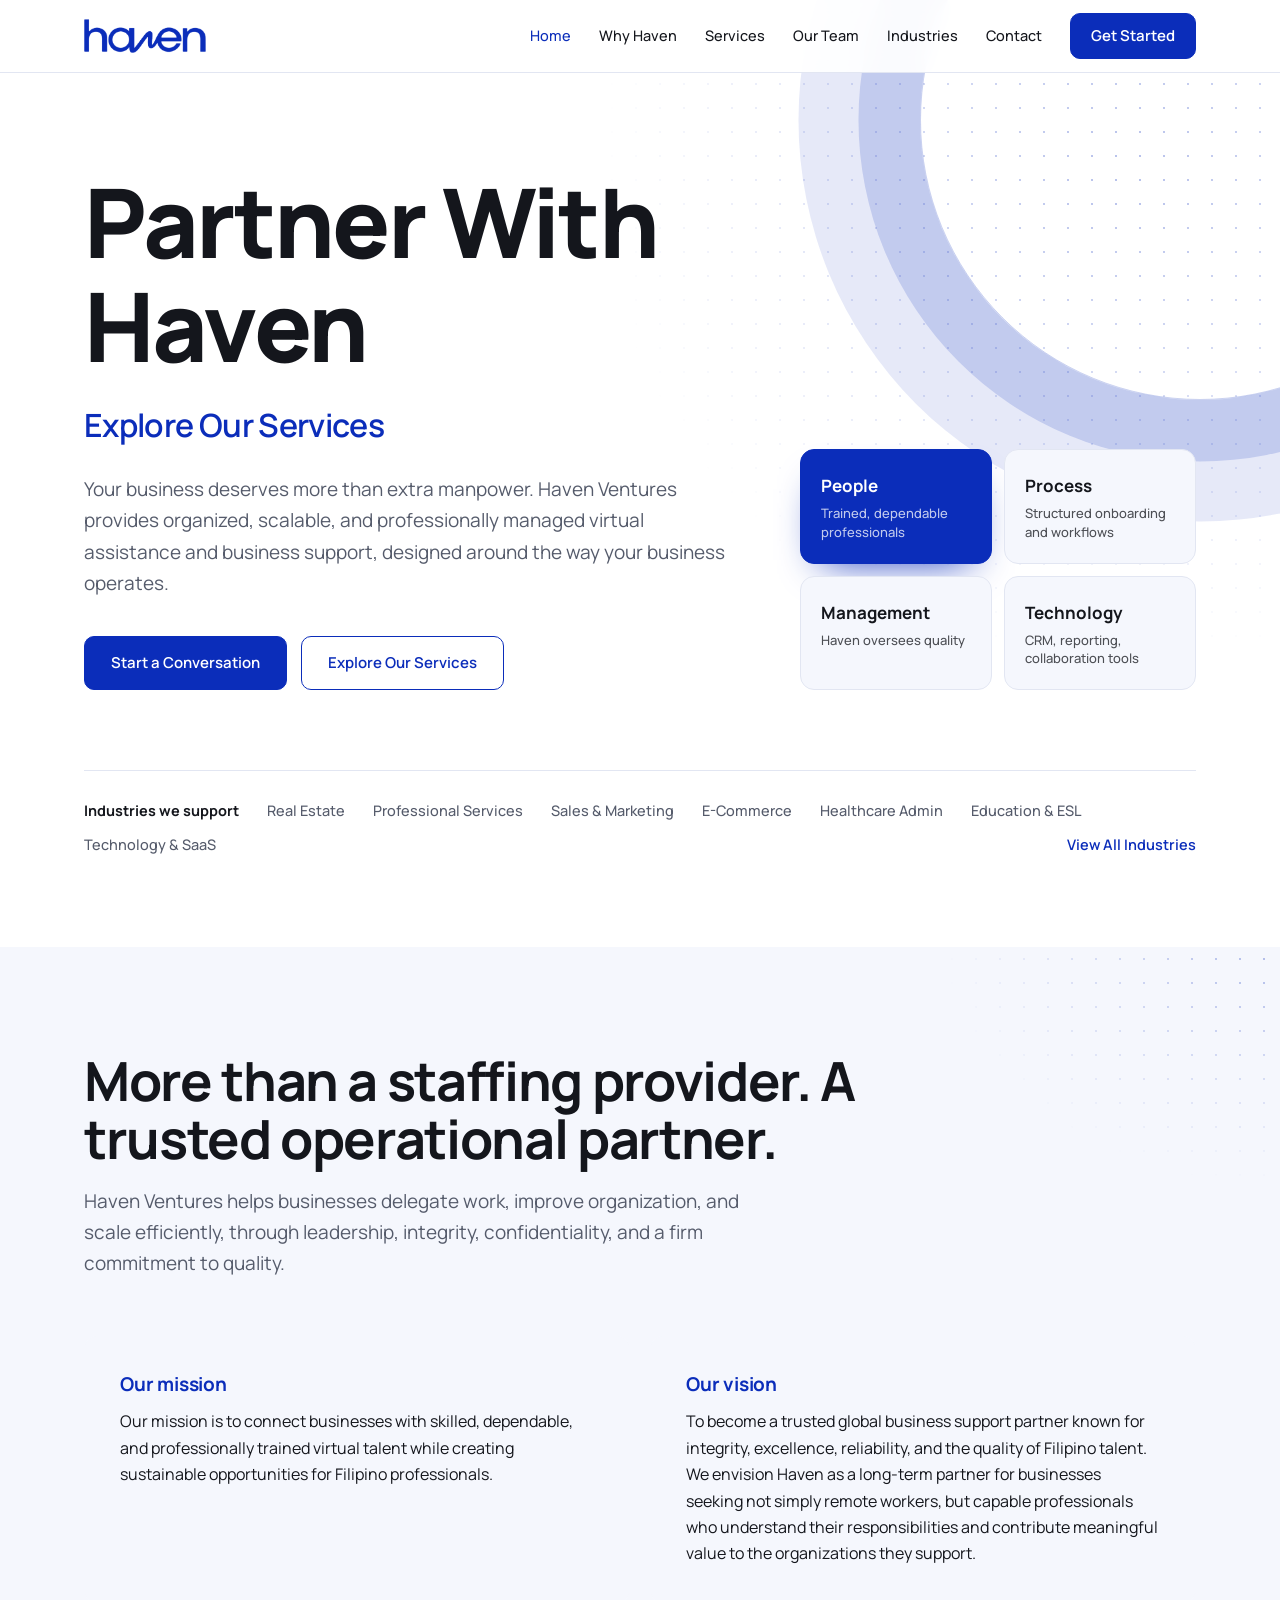
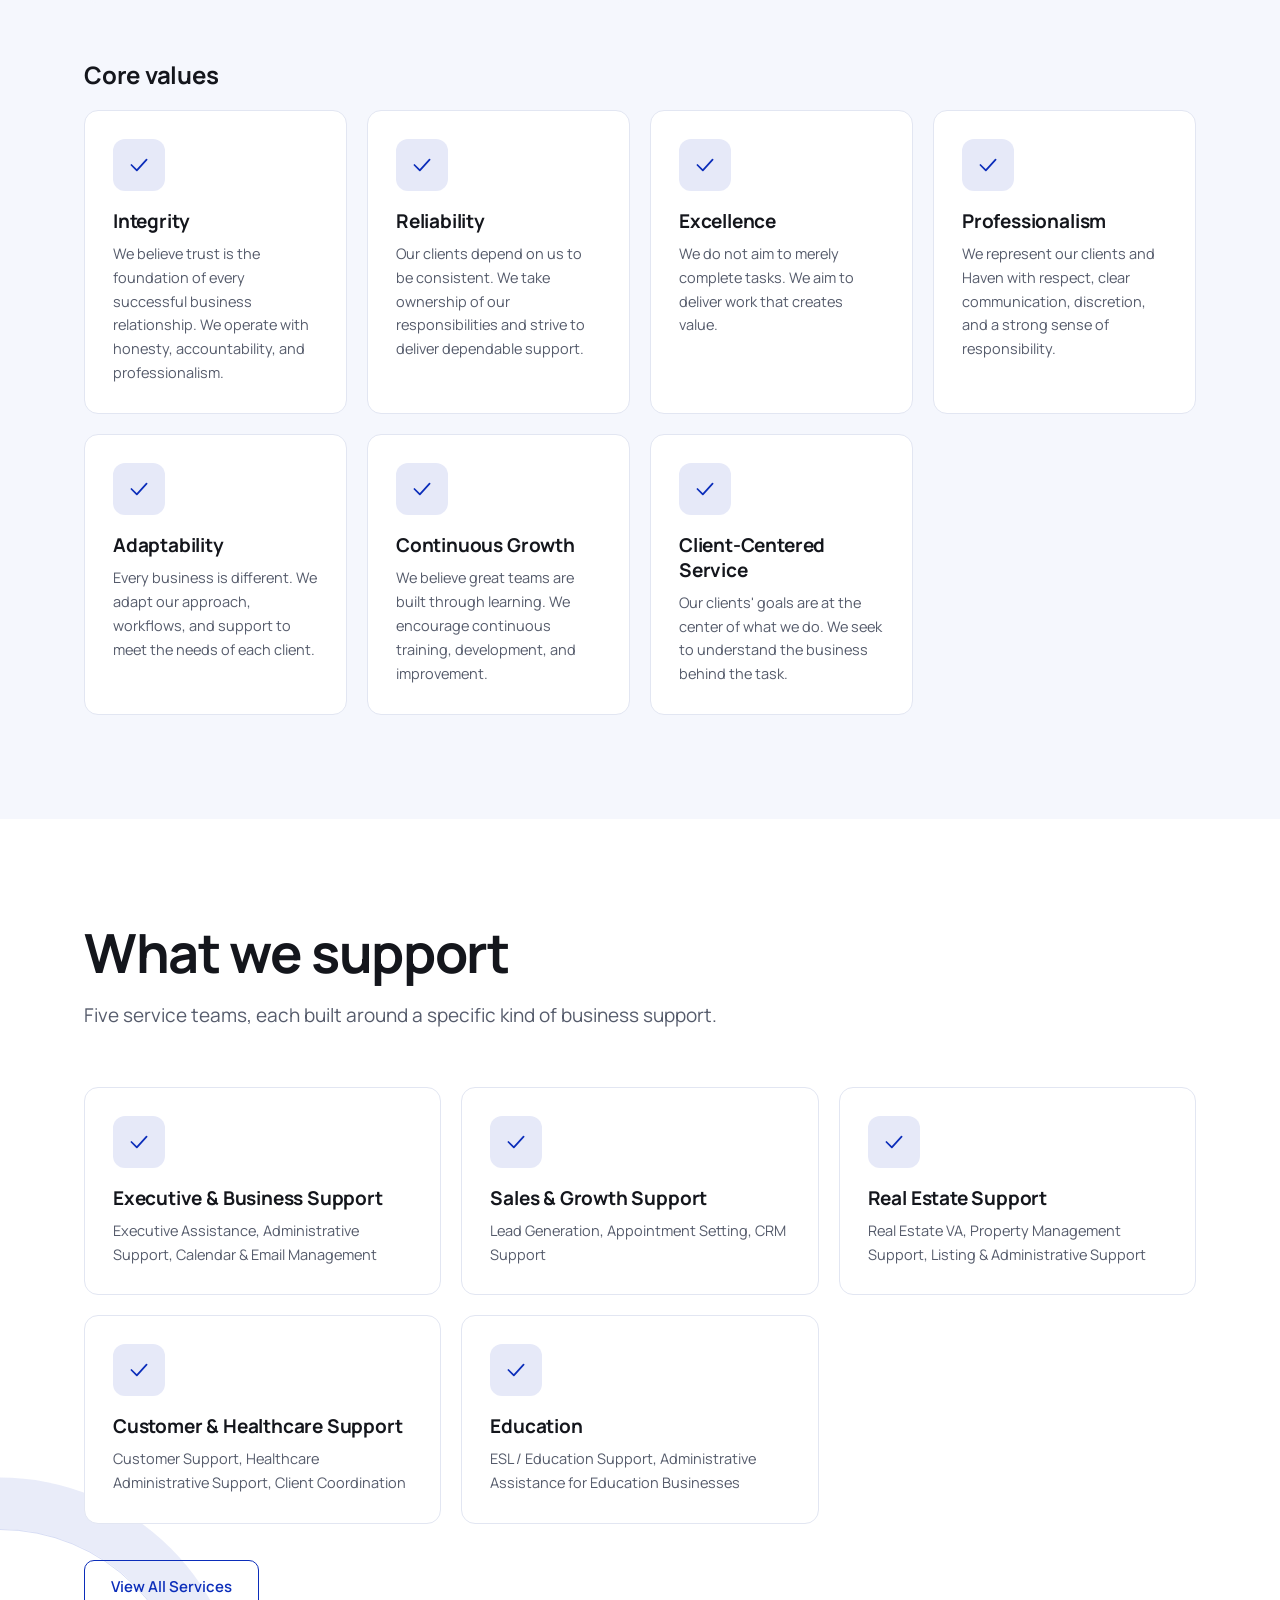
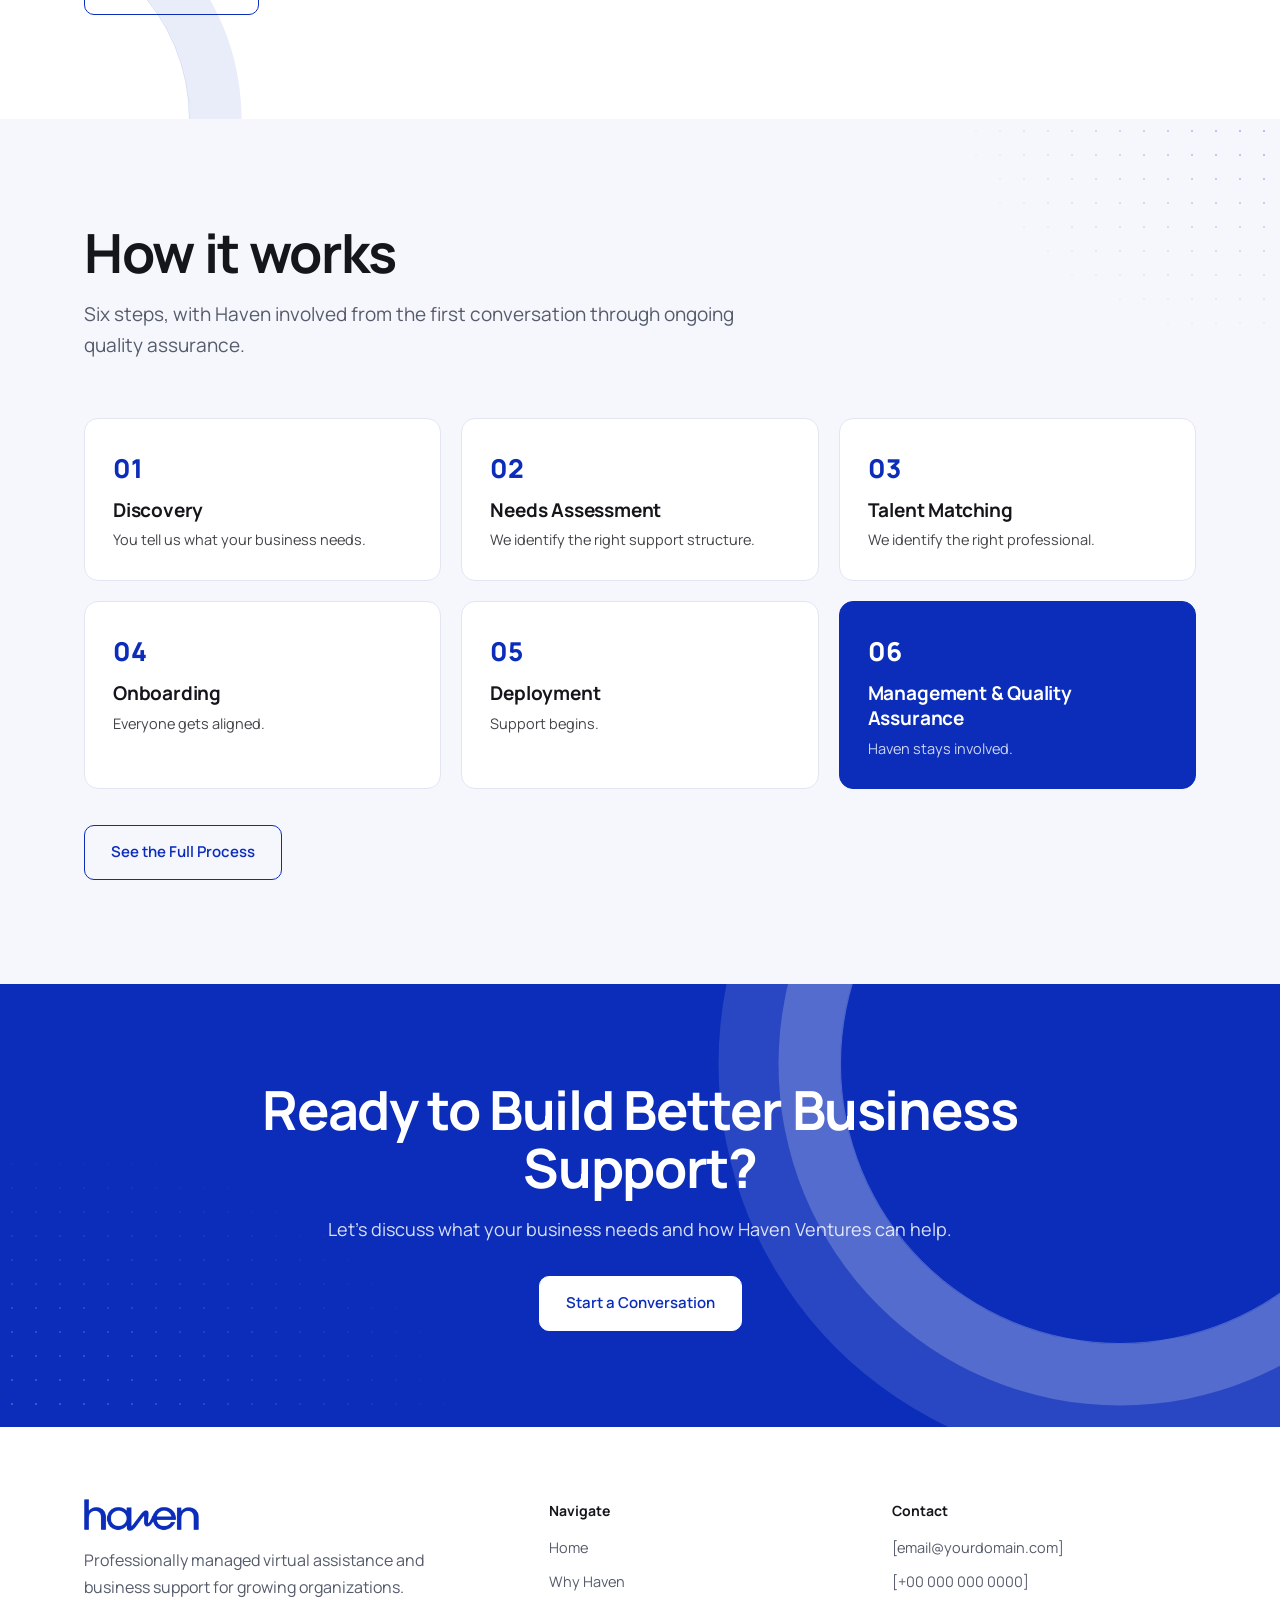
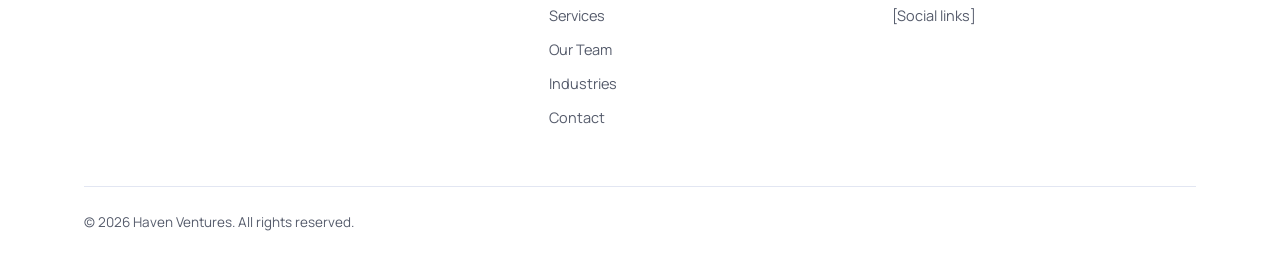
==== commit c9ff0c35: "Update index.html" ====
--- a/index.html
+++ b/index.html
@@ -217,7 +217,7 @@
 $("#whyc").innerHTML=W.map(w=>`<div class="card">${ic("ck")}<h3>${w[0]}</h3><p class="mu" style="margin-top:10px;font-size:15px">${w[1]}</p></div>`).join("");
 const B=[["Managed Service Model","Haven provides organizational oversight instead of leaving you responsible for managing individual personnel."],["Integrity & Accountability","Clear communication, confidentiality, reliability, and professionalism are central to the Haven experience."],["Technology-Enabled Operations","Modern CRM, communication, project management, collaboration, and reporting systems keep service organized."],["Long-Term Partnership","Haven is an extension of your team, not another staffing source."]];
 $("#whyb").innerHTML=B.map(b=>`<div class="card" style="background:var(--alt);border-color:transparent"><h3 style="color:var(--bl)">${b[0]}</h3><p class="mu" style="margin-top:8px;font-size:14.5px">${b[1]}</p></div>`).join("");
-const T=[["Executive Leadership",[["Glydel Marie Andrade","Founder & CEO"],["Efraem Palencia","Co-CEO"]]],["Recruitment & Human Resources",[["Shenaryl Julleza","Recruitment Specialist"],["Maria Millenn","Recruitment Specialist"],["Henry Mark Varian","HR & Onboarding Officer"],["Mark Justine Caberoy","HR & Onboarding Officer"]]],["IT & Technology",["IT & Technology",[["Bryan Paul Belgar","IT Specialist"],["Lance Cambronero","Developer"],["Elijah Sanagustin","Developer"]]],["Operations",[["Fritz Marian Pendalon","Operations Team Lead"],["Josh Benedict Penafiel","Appointment Setting"],["Alberto Bengalisan","Lead Generation & Administrative Specialist"]]],["Learning & Development",[["Shenaryl Julleza","Training Coordinator"],["Efraem Palencia","Training Supervisor"]]]];
+const T=[["Executive Leadership",[["Glydel Marie Andrade","Founder & CEO"],["Efraem Palencia","Co-CEO"]]],["Recruitment & Human Resources",[["Shenaryl Julleza","Recruitment Specialist"],["Maria Millenn","Recruitment Specialist"],["Henry Mark Varian","HR & Onboarding Officer"],["Mark Justine Caberoy","HR & Onboarding Officer"]]],["IT & Technology",[["Bryan Paul Belgar","IT Specialist"],["Lance Cambronero","Developer"],["Elijah Sanagustin","Developer"]]],["Operations",[["Fritz Marian Pendalon","Operations Team Lead"],["Josh Benedict Penafiel","Appointment Setting"],["Alberto Bengalisan","Lead Generation & Administrative Specialist"]]],["Learning & Development",[["Shenaryl Julleza","Training Coordinator"],["Efraem Palencia","Training Supervisor"]]]];
 const ini=n=>n.replace(/[“”"].*?[“”"]/g,"").trim().split(/\s+/).map(x=>x[0]).slice(0,2).join("");
 $("#tm").innerHTML=T.map(t=>`<div class="card dept"><h3>${t[0]}</h3>${t[1].map(m=>`<div class="p"><div class="av" title="Photo placeholder">${ini(m[0])}</div><div><b>${m[0]}</b><small>${m[1]}</small></div></div>`).join("")}</div>`).join("");
 const N=[["re","Real Estate Management","Support for property management, listings, lead management, administrative workflows, and real estate operations."],["bz","Business & Professional Services","Administrative, executive, client coordination, and operational support."],["sm","Sales & Marketing","Lead generation, appointment setting, CRM support, sales administration, and customer engagement."],["ec","E-Commerce","Customer support, administrative assistance, order-related support, and business operations."],["hc","Healthcare Administration","Administrative coordination, client support, scheduling assistance, and non-clinical administrative workflows."],["ed","Education & ESL","Administrative support, student/client coordination, and education business assistance."],["tc","Technology & SaaS","Administrative, customer support, CRM, and operational assistance for technology businesses."]];
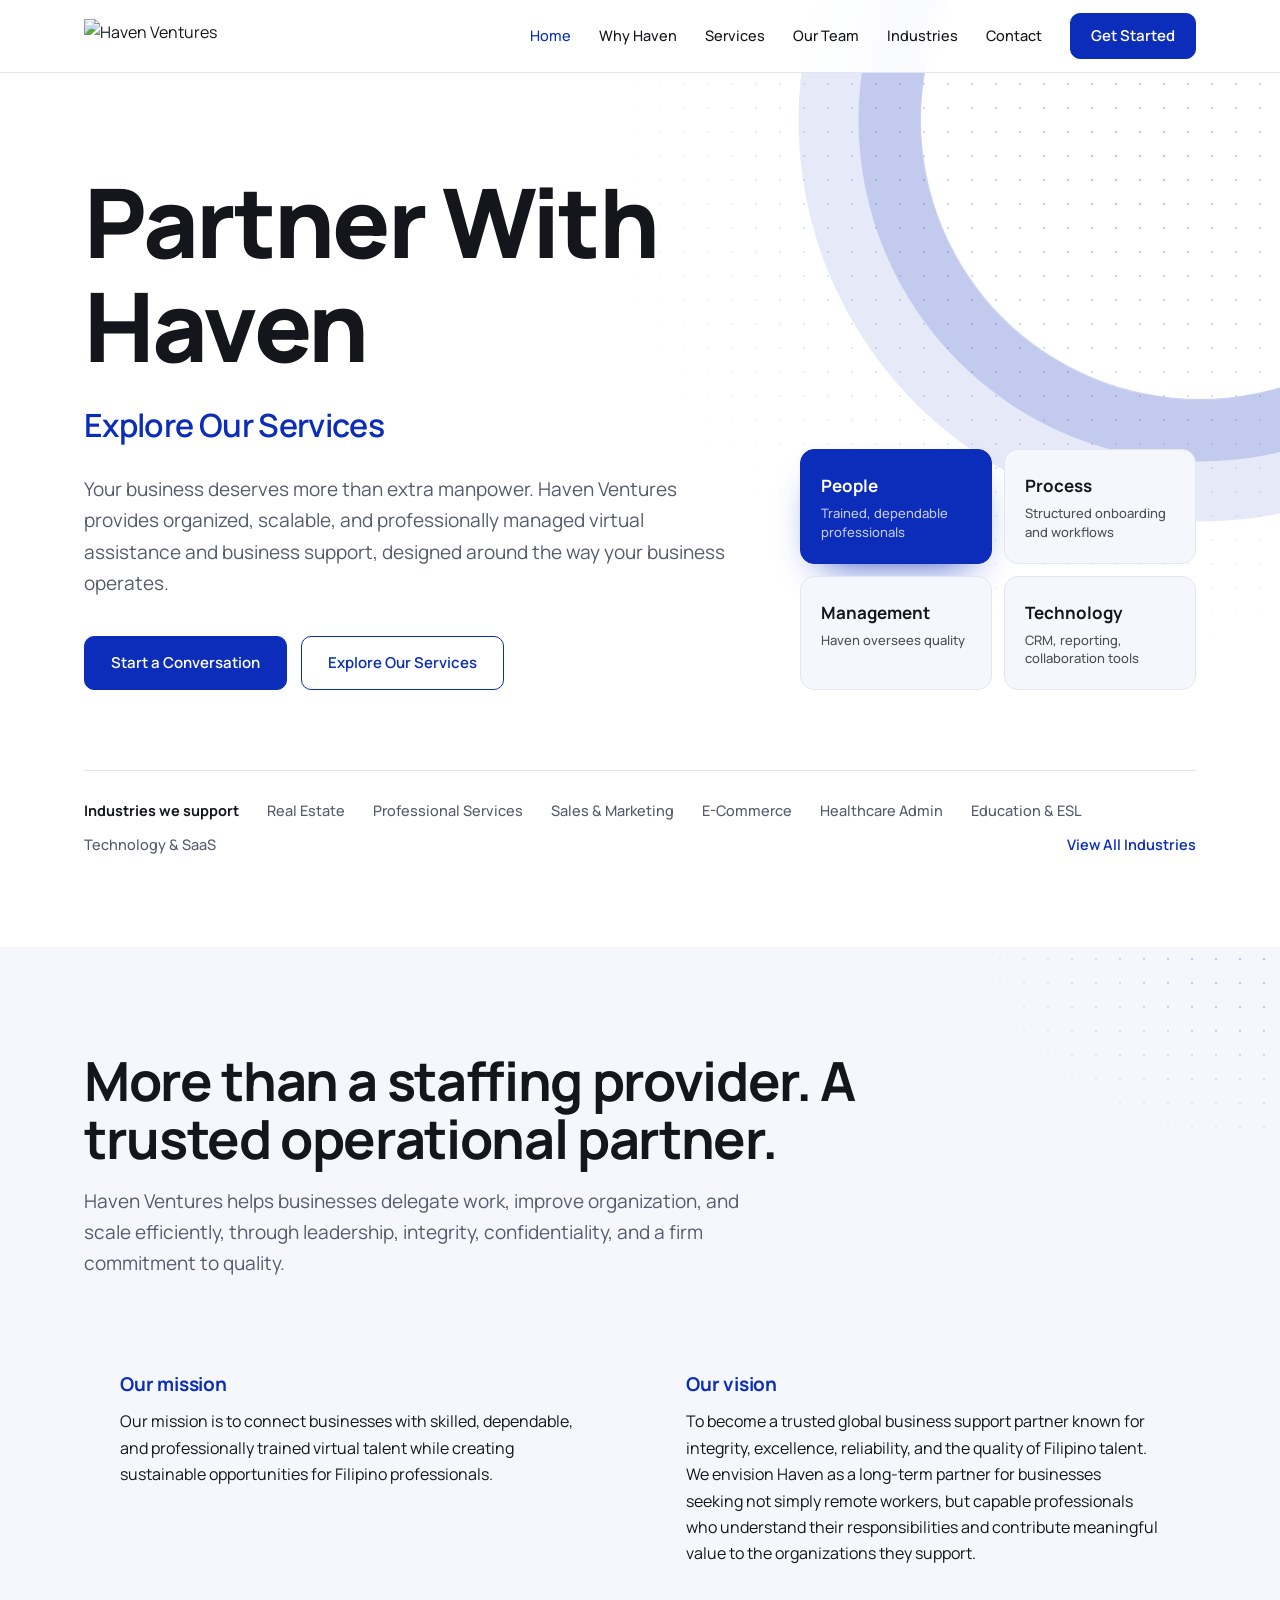
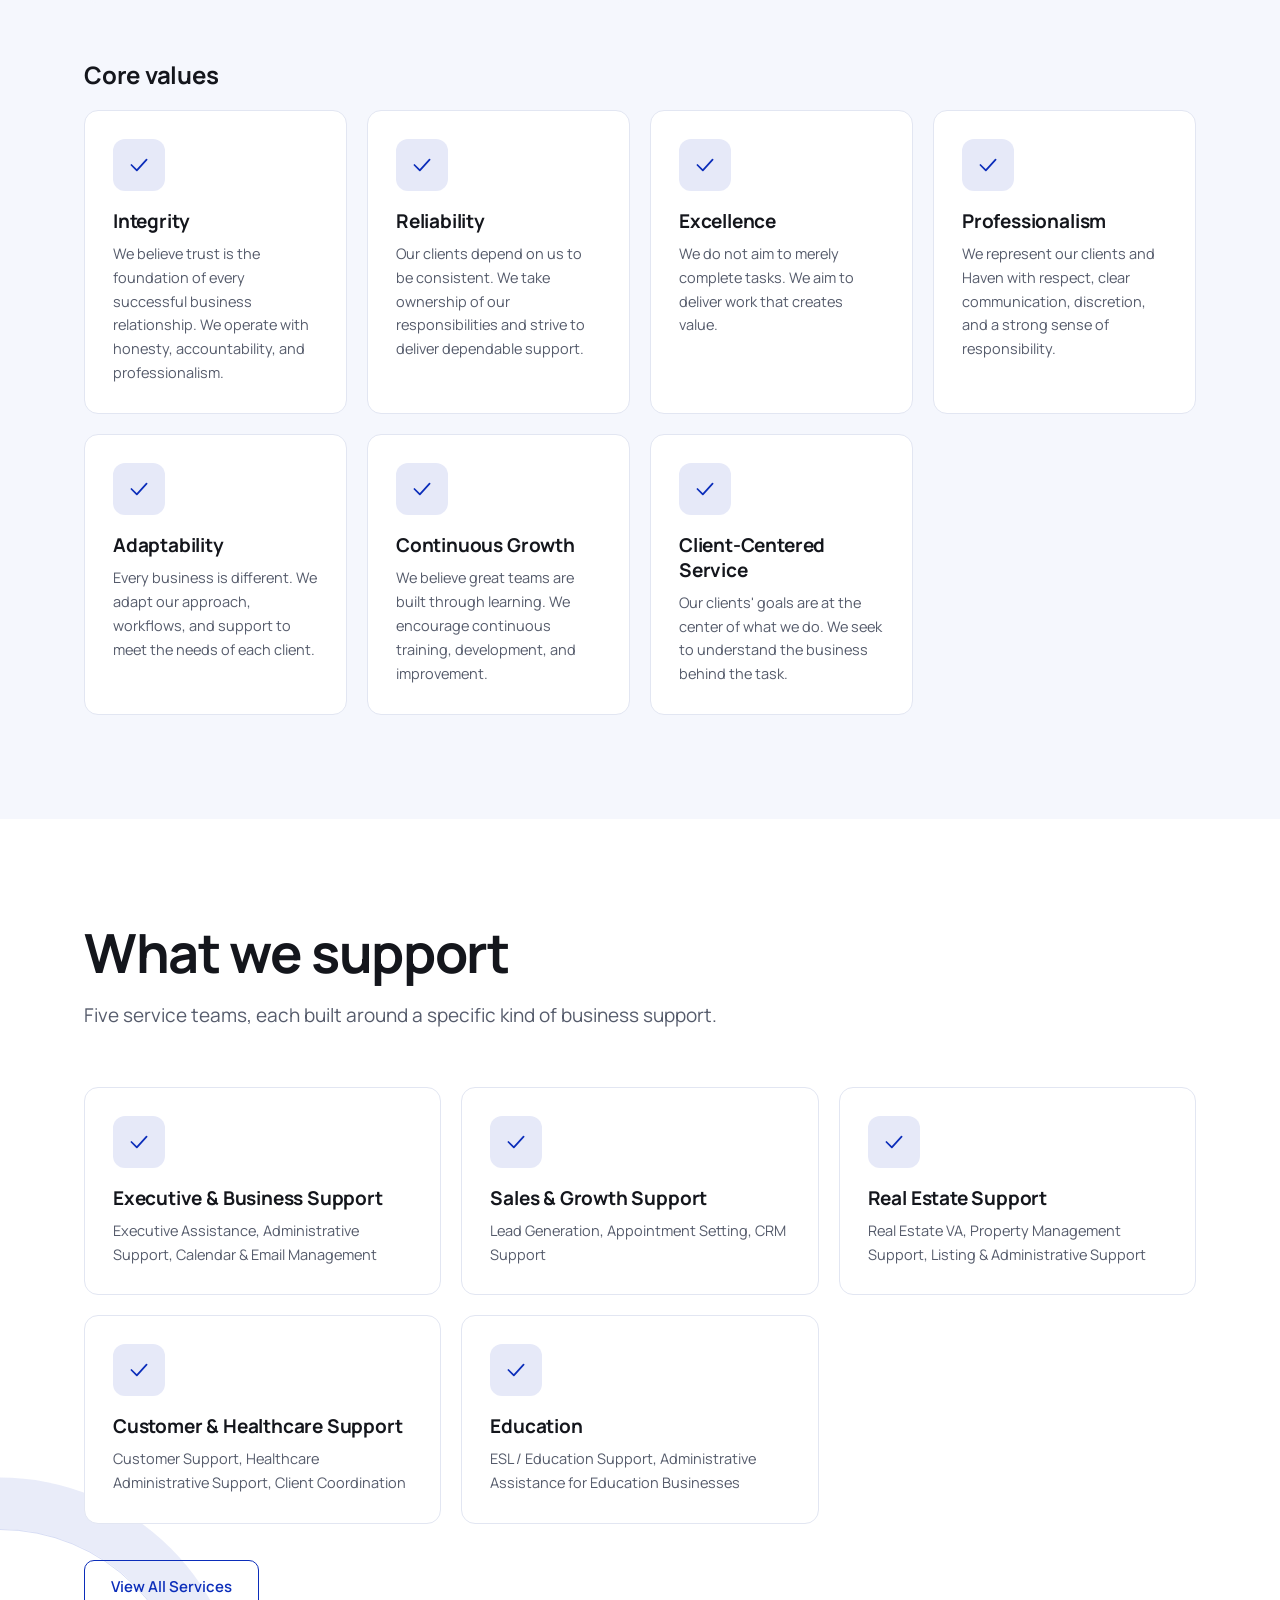
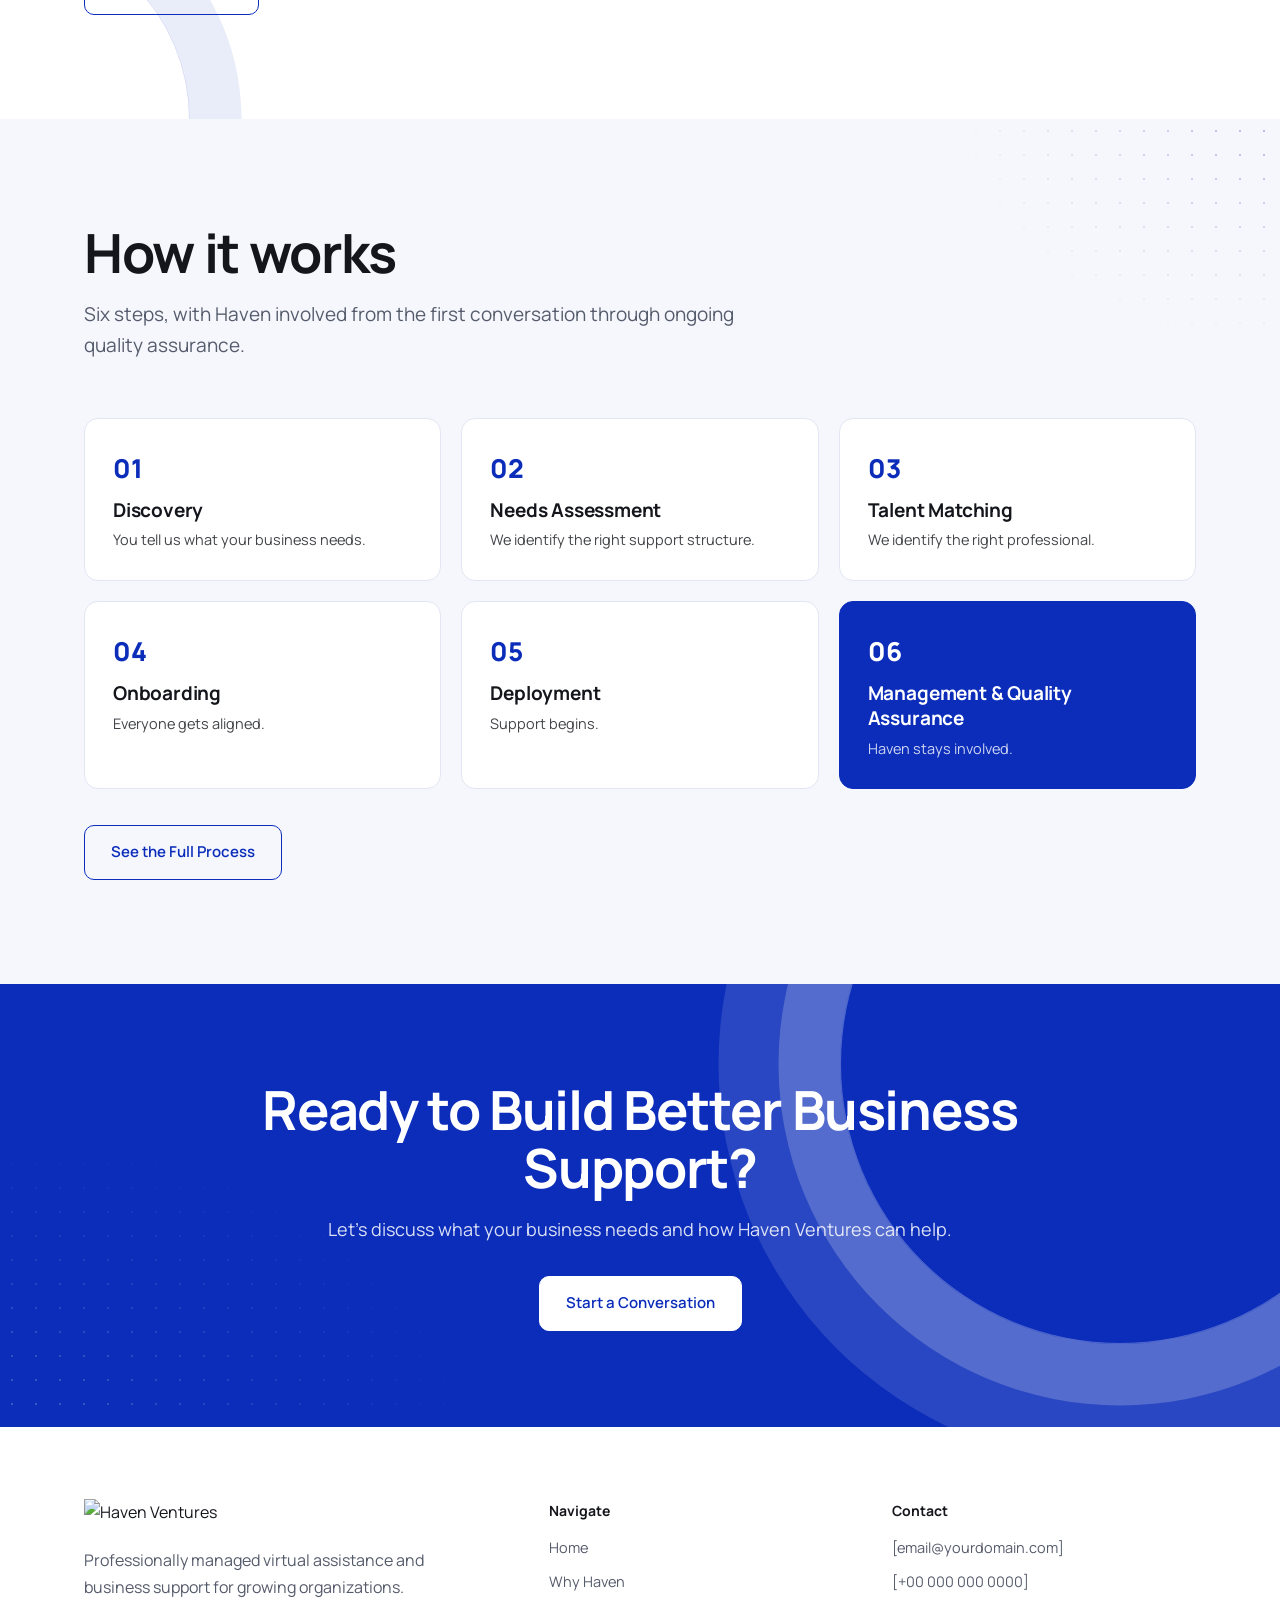
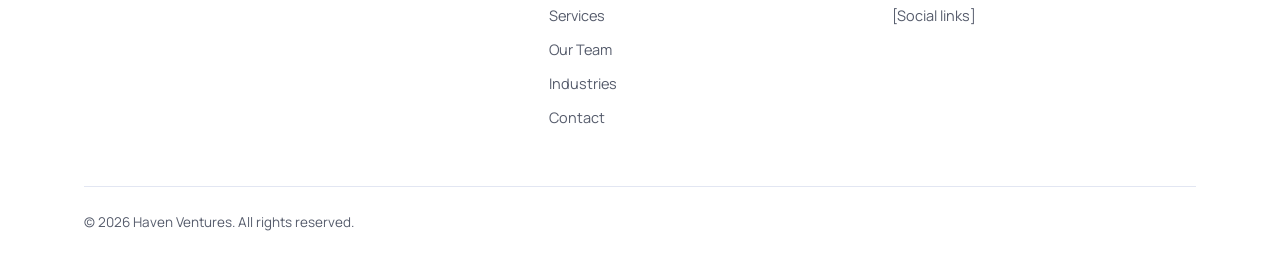
==== commit aa1176c4: "Add files via upload ive updated the code to keep it organized." ====
--- a/index.html
+++ b/index.html
@@ -1,237 +1,246 @@
 <!DOCTYPE html>
-<html lang="en"><head><meta charset="utf-8">
-<meta name="viewport" content="width=device-width, initial-scale=1, viewport-fit=cover">
-<title>Haven Ventures | Managed Virtual Assistance & Business Support</title>
-<link href="https://fonts.googleapis.com/css2?family=Manrope:wght@400;500;600;700;800&display=swap" rel="stylesheet">
-<style>
-:root{--bg:#fff;--alt:#F5F7FD;--tx:#14161c;--mu:#555b6b;--bl:#0B2DBA;--bd:#E2E6F2;--on:#fff;box-sizing:border-box;padding-top:env(safe-area-inset-top,0px);padding-bottom:env(safe-area-inset-bottom,0px)}
-@media(prefers-color-scheme:dark){:root:not([data-theme="light"]){--bg:#0d0f15;--alt:#13161f;--tx:#f2f4fa;--mu:#a2a9bc;--bl:#5C7BFF;--bd:#242a3a;--on:#0d0f15}}
-:root[data-theme="dark"]{--bg:#0d0f15;--alt:#13161f;--tx:#f2f4fa;--mu:#a2a9bc;--bl:#5C7BFF;--bd:#242a3a;--on:#0d0f15}
-*,*:before,*:after{box-sizing:inherit}
-html{scroll-behavior:smooth;scroll-padding-top:calc(76px + env(safe-area-inset-top,0px))}
-body{margin:0;background:var(--bg);color:var(--tx);font:400 16px/1.65 Manrope,system-ui,Arial,sans-serif}
-a{color:inherit;text-decoration:none}
-.w{max-width:1160px;margin:0 auto;padding:0 24px}
-section{padding:104px 0}.alt{background:var(--alt)}
-h1,h2,h3{margin:0;line-height:1.08;letter-spacing:-.025em}
-h1{font-size:clamp(46px,8vw,96px);font-weight:800}
-h2{font-size:clamp(32px,4.6vw,54px);font-weight:700;max-width:16em}
-h3{font-size:19px;font-weight:700;letter-spacing:-.01em;line-height:1.3}
-p{margin:0}.mu{color:var(--mu)}.lead{font-size:19px;color:var(--mu);max-width:36em}
-.hd{display:grid;gap:18px;margin-bottom:56px}
-.btn{display:inline-flex;align-items:center;gap:8px;padding:14px 26px;border-radius:10px;font-weight:600;font-size:15px;border:1.5px solid var(--bl);background:var(--bl);color:var(--on);cursor:pointer;font-family:inherit;transition:transform .2s,background .2s,color .2s}
-.btn:hover{transform:translateY(-2px)}.btn.o{background:transparent;color:var(--bl)}.btn.o:hover{background:var(--bl);color:var(--on)}
-:focus-visible{outline:2px solid var(--bl);outline-offset:3px}
-.card{border:1px solid var(--bd);border-radius:14px;padding:28px;background:var(--bg);transition:border-color .2s}
-.card:hover{border-color:var(--bl)}
-.g{display:grid;gap:20px}.g3{grid-template-columns:repeat(3,1fr)}.g2{grid-template-columns:repeat(2,1fr)}.g4{grid-template-columns:repeat(4,1fr)}
-svg.i{width:28px;height:28px;stroke:var(--bl);fill:none;stroke-width:1.6;stroke-linecap:round;stroke-linejoin:round;margin-bottom:18px;display:block}
-/* nav */
-nav{position:fixed;top:0;left:0;right:0;z-index:20;background:color-mix(in srgb,var(--bg) 92%,transparent);backdrop-filter:blur(10px);border-bottom:1px solid var(--bd);padding-top:env(safe-area-inset-top,0px)}
-nav .w{display:flex;align-items:center;justify-content:space-between;height:72px}
-.logo{height:34px;display:block}
-@media(prefers-color-scheme:dark){:root:not([data-theme="light"]) .logo{filter:brightness(1.8) saturate(.8)}}
-.links{display:flex;gap:28px;align-items:center;font-size:14.5px;font-weight:500}
-.links a:not(.btn):hover{color:var(--bl)}.links .btn{padding:10px 20px}
-.burger{display:none;background:none;border:0;width:44px;height:44px;cursor:pointer;color:var(--tx)}
-.burger span{display:block;width:22px;height:2px;background:currentColor;margin:5px auto}
-/* hero */
-.hero{padding:170px 0 90px}
-.hero .in{display:grid;grid-template-columns:1.25fr .75fr;gap:56px;align-items:end}
-.hero .sub{font-size:clamp(22px,3vw,32px);font-weight:600;color:var(--bl);margin:22px 0 22px;letter-spacing:-.02em}
-.cta{display:flex;gap:14px;flex-wrap:wrap;margin-top:36px}
-.pillars{display:grid;grid-template-columns:1fr 1fr;gap:12px}
-.pillars div{border:1px solid var(--bd);border-radius:14px;padding:22px 20px;font-weight:700;font-size:17px;background:var(--alt)}
-.pillars div:first-child{background:var(--bl);color:var(--on);border-color:var(--bl)}
-.pillars small{display:block;font-weight:500;font-size:13px;opacity:.75;margin-top:4px;line-height:1.4}
-.strip{margin-top:80px;border-top:1px solid var(--bd);padding-top:28px;display:flex;gap:10px 28px;flex-wrap:wrap;align-items:center;color:var(--mu);font-size:14.5px;font-weight:500}
-.strip a{color:var(--bl);font-weight:600;margin-left:auto}
-/* about */
-.mv{grid-template-columns:1fr 1fr;margin-bottom:56px}
-.mv .card{background:var(--alt);border:0;padding:36px}.mv h3{color:var(--bl);margin-bottom:12px}
-.val .n{color:var(--bl);font-weight:700;font-size:14px;margin-bottom:14px;display:block}
-.val p{font-size:14.5px;color:var(--mu);margin-top:8px}
-.quote{margin-top:48px;font-size:clamp(20px,2.6vw,28px);font-weight:600;letter-spacing:-.015em;max-width:30em}
-/* services */
-details{border:1px solid var(--bd);border-radius:14px;background:var(--bg);padding:6px 28px}
-details[open]{border-color:var(--bl)}
-summary{list-style:none;cursor:pointer;padding:20px 0;display:flex;align-items:center;justify-content:space-between;font-weight:700;font-size:18px}
-summary::-webkit-details-marker{display:none}
-summary:after{content:"+";color:var(--bl);font-size:26px;font-weight:400;transition:transform .25s}
-details[open] summary:after{transform:rotate(45deg)}
-details ul{margin:0 0 22px;padding:0;list-style:none;display:grid;gap:10px;color:var(--mu);font-size:15px}
-details li:before{content:"";display:inline-block;width:6px;height:6px;border-radius:50%;background:var(--bl);margin-right:12px;vertical-align:middle}
-.note{margin:36px 0 32px;color:var(--mu)}
-/* steps */
-.steps{display:grid;gap:0;border-top:1px solid var(--bd)}
-.st{display:grid;grid-template-columns:90px 1fr 1.3fr;gap:24px;padding:30px 0;border-bottom:1px solid var(--bd);align-items:baseline}
-.st .no{font-size:34px;font-weight:800;color:var(--bl);letter-spacing:-.03em}
-.st p{color:var(--mu)}
-.st.last{background:var(--bl);color:var(--on);border-radius:16px;padding:36px 28px;margin-top:20px;border:0}
-.st.last .no,.st.last p{color:inherit}.st.last p{opacity:.85}
-.stm{margin-top:48px;font-size:clamp(22px,3vw,34px);font-weight:700;letter-spacing:-.02em;max-width:22em}
-.stm span{color:var(--bl)}
-/* team */
-.dept h3{color:var(--bl);margin-bottom:18px;font-size:17px}
-.p{display:flex;gap:14px;align-items:center;padding:12px 0;border-top:1px solid var(--bd)}
-.av{flex:none;width:44px;height:44px;border-radius:50%;border:1.5px dashed var(--bl);display:grid;place-items:center;font-size:13px;font-weight:700;color:var(--bl)}
-.p b{display:block;font-size:15px;line-height:1.3}.p small{color:var(--mu);font-size:13px}
-/* industries */
-.ind p{color:var(--mu);font-size:14.5px;margin-top:10px}
-.grow{margin-top:56px;display:flex;gap:24px;align-items:baseline;flex-wrap:wrap}
-.grow strong{font-size:clamp(40px,6vw,72px);color:var(--bl);letter-spacing:-.03em;line-height:1}
-/* form */
-.fw{display:grid;grid-template-columns:.8fr 1.2fr;gap:64px;align-items:start}
-form{border:1px solid var(--bd);border-radius:16px;padding:36px;background:var(--bg);display:grid;gap:18px}
-fieldset{border:0;padding:0;margin:0;display:grid;gap:14px;grid-template-columns:1fr 1fr}
-legend{font-weight:700;color:var(--bl);font-size:14px;padding:0;margin-bottom:12px}
-.f{display:grid;gap:6px;font-size:14px;font-weight:600}.f.full{grid-column:1/-1}
-input,select,textarea{font:inherit;font-weight:400;color:var(--tx);background:var(--bg);border:1px solid var(--bd);border-radius:10px;padding:12px 14px;width:100%}
-input:focus,select:focus,textarea:focus{outline:2px solid var(--bl);border-color:var(--bl)}
-textarea{min-height:110px;resize:vertical}
-.chk{display:flex;flex-wrap:wrap;gap:8px}
-.chk label{border:1px solid var(--bd);border-radius:999px;padding:8px 14px;font-size:13.5px;font-weight:500;cursor:pointer;transition:all .2s}
-.chk label:has(input:checked){background:var(--bl);color:var(--on);border-color:var(--bl)}
-.chk input{position:absolute;opacity:0;width:0;height:0}
-.chk label:has(input:focus-visible){outline:2px solid var(--bl);outline-offset:2px}
-.flow{display:none;border:1px solid var(--bl);border-radius:16px;padding:36px}
-.flow.on{display:block}
-.fl{display:flex;flex-wrap:wrap;gap:8px;margin-top:22px;align-items:center;font-weight:600;font-size:14px}
-.fl span{border:1px solid var(--bd);border-radius:999px;padding:8px 14px}.fl span:first-child{background:var(--bl);color:var(--on);border-color:var(--bl)}
-.fl i{color:var(--bl);font-style:normal}
-/* final + footer */
-.fin{background:var(--bl);color:var(--on);text-align:center;padding:96px 0}
-.fin h2{margin:0 auto 18px}.fin p{opacity:.85;margin-bottom:32px;font-size:18px}
-.fin .btn{background:var(--on);color:var(--bl);border-color:var(--on)}
-footer{padding:72px 0 36px}
-.fg{display:grid;grid-template-columns:1.4fr 1fr 1fr;gap:40px;margin-bottom:56px}
-footer .logo{height:32px;margin-bottom:16px}
-footer ul{list-style:none;margin:0;padding:0;display:grid;gap:10px;font-size:14.5px;color:var(--mu)}
-footer h4{margin:0 0 14px;font-size:14px}footer a:hover{color:var(--bl)}
-.cp{border-top:1px solid var(--bd);padding-top:24px;color:var(--mu);font-size:13.5px}
-.links a.act:not(.btn){color:var(--bl)}
-/* decor */
-section,.hero{position:relative;overflow:hidden}
-section>.w,.hero>.w{position:relative;z-index:1}
-.hero:before,.alt:before,.fin:before{content:"";position:absolute;pointer-events:none;background-image:radial-gradient(color-mix(in srgb,var(--bl) 30%,transparent) 1.2px,transparent 1.4px);background-size:24px 24px}
-.hero:before{inset:0;-webkit-mask-image:radial-gradient(ellipse 55% 70% at 88% 18%,#000,transparent 75%);mask-image:radial-gradient(ellipse 55% 70% at 88% 18%,#000,transparent 75%)}
-.hero:after,.fin:after{content:"";position:absolute;pointer-events:none;border-radius:50%;width:560px;height:560px;right:-200px;top:-160px;border:1.5px solid color-mix(in srgb,var(--bl) 22%,transparent);box-shadow:0 0 0 60px transparent,0 0 0 61.5px color-mix(in srgb,var(--bl) 16%,transparent),0 0 0 120px transparent,0 0 0 121.5px color-mix(in srgb,var(--bl) 10%,transparent)}
-.alt:before{right:0;top:0;width:340px;height:240px;-webkit-mask-image:radial-gradient(ellipse at 100% 0,#000,transparent 70%);mask-image:radial-gradient(ellipse at 100% 0,#000,transparent 70%)}
-section:not(.alt):not(.fin):after{content:"";position:absolute;pointer-events:none;border-radius:50%;width:380px;height:380px;left:-190px;bottom:-190px;border:1.5px solid color-mix(in srgb,var(--bl) 16%,transparent);box-shadow:0 0 0 50px transparent,0 0 0 51.5px color-mix(in srgb,var(--bl) 9%,transparent)}
-.fin:before{inset:0;background-image:radial-gradient(rgba(255,255,255,.22) 1.2px,transparent 1.4px);-webkit-mask-image:radial-gradient(ellipse 50% 90% at 0 100%,#000,transparent 75%);mask-image:radial-gradient(ellipse 50% 90% at 0 100%,#000,transparent 75%)}
-.fin:after{border-color:rgba(255,255,255,.28);right:-120px;top:-200px;box-shadow:0 0 0 60px transparent,0 0 0 61.5px rgba(255,255,255,.2),0 0 0 120px transparent,0 0 0 121.5px rgba(255,255,255,.12)}
-svg.i{width:52px;height:52px;padding:13px;border-radius:12px;background:color-mix(in srgb,var(--bl) 10%,transparent)}
-.card{transition:border-color .2s,transform .2s}.card:hover{transform:translateY(-3px)}
-.pillars div:first-child{box-shadow:0 18px 40px -22px var(--bl)}
-@media(max-width:600px){.hero:after,.fin:after{width:360px;height:360px;right:-190px}}
-.rv{animation:rv .8s ease both}@keyframes rv{from{opacity:0;transform:translateY(14px)}}
-@media(prefers-reduced-motion:reduce){*{animation:none!important;transition:none!important;scroll-behavior:auto!important}}
-@media(max-width:900px){
-section{padding:72px 0}.g3,.g4,.mv,.fw,.hero .in,.fg{grid-template-columns:1fr 1fr}
-.hero .in,.fw,.mv{grid-template-columns:1fr}.fw{gap:36px}
-.st{grid-template-columns:60px 1fr;gap:6px 16px}.st p:last-child{grid-column:2}
-.burger{display:block}
-.links{position:fixed;top:calc(72px + env(safe-area-inset-top,0px));left:0;right:0;background:var(--bg);flex-direction:column;align-items:stretch;gap:0;padding:12px 24px 24px;border-bottom:1px solid var(--bd);display:none}
-.links.open{display:flex}.links a{padding:14px 0;border-bottom:1px solid var(--bd)}.links .btn{margin-top:16px;justify-content:center}
-.strip a{margin-left:0}}
-@media(max-width:600px){.g3,.g4,.g2,.fg,fieldset{grid-template-columns:1fr}form{padding:22px}.hero{padding-top:128px}}
-</style></head><body>
-<nav><div class="w"><a href="#home"><img class="logo" src="[data-uri]" alt="Haven Ventures"></a>
-<button class="burger" aria-label="Menu" aria-expanded="false"><span></span><span></span><span></span></button>
-<div class="links"><a href="#home">Home</a><a href="#why">Why Haven</a><a href="#services">Services</a><a href="#team">Our Team</a><a href="#industries">Industries</a><a href="#contact">Contact</a><a class="btn" href="#contact">Get Started</a></div></div></nav>
-
-<header class="hero" id="home" data-pg="home"><div class="w"><div class="in">
-<div class="rv"><h1>Partner With Haven</h1><div class="sub">Explore Our Services</div>
-<p class="lead">Your business deserves more than extra manpower. Haven Ventures provides organized, scalable, and professionally managed virtual assistance and business support, designed around the way your business operates.</p>
-<div class="cta"><a class="btn" href="#contact">Start a Conversation</a><a class="btn o" href="#services">Explore Our Services</a></div></div>
-<div class="pillars rv" style="animation-delay:.15s"><div>People<small>Trained, dependable professionals</small></div><div>Process<small>Structured onboarding and workflows</small></div><div>Management<small>Haven oversees quality</small></div><div>Technology<small>CRM, reporting, collaboration tools</small></div></div></div>
-<div class="strip"><span style="color:var(--tx);font-weight:700">Industries we support</span><span>Real Estate</span><span>Professional Services</span><span>Sales & Marketing</span><span>E-Commerce</span><span>Healthcare Admin</span><span>Education & ESL</span><span>Technology & SaaS</span><a href="#industries">View All Industries</a></div>
-</div></header>
-
-<section id="about" class="alt" data-pg="home"><div class="w">
-<div class="hd"><h2>More than a staffing provider. A trusted operational partner.</h2><p class="lead">Haven Ventures helps businesses delegate work, improve organization, and scale efficiently, through leadership, integrity, confidentiality, and a firm commitment to quality.</p></div>
-<div class="g mv"><div class="card"><h3>Our mission</h3><p>Our mission is to connect businesses with skilled, dependable, and professionally trained virtual talent while creating sustainable opportunities for Filipino professionals.</p></div>
-<div class="card"><h3>Our vision</h3><p>To become a trusted global business support partner known for integrity, excellence, reliability, and the quality of Filipino talent. We envision Haven as a long-term partner for businesses seeking not simply remote workers, but capable professionals who understand their responsibilities and contribute meaningful value to the organizations they support.</p></div></div>
-<h3 style="margin-bottom:20px;font-size:24px">Core values</h3><div class="g g4 val" id="values"></div></div></section>
-
-<section id="sp" data-pg="home"><div class="w"><div class="hd"><h2>What we support</h2><p class="lead">Five service teams, each built around a specific kind of business support.</p></div><div class="g g3" id="spg"></div><div style="margin-top:36px"><a class="btn o" href="#services">View All Services</a></div></div></section>
-<section id="hp" class="alt" data-pg="home"><div class="w"><div class="hd"><h2>How it works</h2><p class="lead">Six steps, with Haven involved from the first conversation through ongoing quality assurance.</p></div><div class="g g3" id="hpg"></div><div style="margin-top:36px"><a class="btn o" href="#services">See the Full Process</a></div></div></section>
-<section id="services" data-pg="services"><div class="w">
-<div class="hd"><h2>Support organized around how your business works</h2><p class="lead">Choose a category to see what each team covers.</p></div>
-<div class="g g2" id="svc" style="align-items:start"></div>
-<p class="note">As Haven Ventures grows, our services will continue to expand into additional business functions and industry-specific support.</p>
-<a class="btn" href="#contact">Discuss Your Support Needs</a></div></section>
-
-<section id="how" class="alt" data-pg="services"><div class="w">
-<div class="hd"><h2>A managed service process, start to finish</h2></div>
-<div class="steps" id="steps"></div>
-<p class="stm">You're not just hiring a person. <span>You're gaining a managed support partner.</span></p></div></section>
-
-<section id="why" data-pg="why"><div class="w">
-<div class="hd"><h2>Why trust Haven Ventures with your operations?</h2></div>
-<div class="g g3" id="whyc"></div>
-<div class="g g4" id="whyb" style="margin-top:20px"></div>
-<div style="margin-top:48px"><a class="btn" href="#contact">Build Your Support Team With Haven</a></div></div></section>
-
-<section id="team" class="alt" data-pg="team"><div class="w">
-<div class="hd"><h2>An organization, not a collection of freelancers</h2><p class="lead">Behind every successful client engagement is a team working together to maintain quality, accountability, and continuous improvement.</p></div>
-<div class="g g3" id="tm"></div></div></section>
-
-<section id="industries" data-pg="industries"><div class="w">
-<div class="hd"><h2>Industries we support</h2></div>
-<div class="g g4" id="ind"></div>
-<div class="grow"><strong>And growing.</strong><p class="lead" style="max-width:28em">As Haven Ventures expands its capabilities, we continue to develop support solutions for additional industries and business functions.</p></div></div></section>
-
-<section id="contact" class="alt" data-pg="contact"><div class="w"><div class="fw">
-<div><h2>Let's Build the Right Support Structure for Your Business</h2><p class="lead" style="margin-top:20px">Tell us about your business, your current challenges, and the support you're looking for. Our team will review your requirements and help determine the right next step.</p></div>
-<div><form id="f">
-<fieldset><legend>Contact information</legend><label class="f">Name<input required name="name" autocomplete="name"></label><label class="f">Company<input required name="company" autocomplete="organization"></label><label class="f full">Business email<input required type="email" name="email" autocomplete="email"></label></fieldset>
-<fieldset><legend>Business information</legend><label class="f">Industry<select required name="industry"><option value="">Select industry</option><option>Real Estate Management</option><option>Business & Professional Services</option><option>Sales & Marketing</option><option>E-Commerce</option><option>Healthcare Administration</option><option>Education & ESL</option><option>Technology & SaaS</option><option>Other</option></select></label><label class="f">Company website<input type="url" name="web" placeholder="https://"></label></fieldset>
-<fieldset><legend>Support requirements</legend><div class="f full"><span>Services needed</span><div class="chk" id="chk"></div></div>
-<label class="f">Number of professionals needed<input type="number" min="1" value="1" name="n"></label><label class="f">Preferred start date<input type="date" name="d"></label>
-<label class="f full">Current challenges<textarea name="c"></textarea></label><label class="f full">Additional information<textarea name="a"></textarea></label></fieldset>
-<button class="btn" type="submit" style="justify-self:start">Submit Inquiry</button></form>
-<div class="flow" id="flow" role="status"><h3 style="font-size:24px">Inquiry received</h3><p class="mu" style="margin-top:10px">Here is what happens next.</p>
-<div class="fl"><span>Inquiry Submitted</span><i>→</i><span>CRM</span><i>→</i><span>Internal Notification</span><i>→</i><span>Follow-Up</span><i>→</i><span>Discovery Call</span></div></div></div>
-</div></div></section>
-
-<section class="fin" data-pg="*"><div class="w"><h2>Ready to Build Better Business Support?</h2><p>Let's discuss what your business needs and how Haven Ventures can help.</p><a class="btn" href="#contact">Start a Conversation</a></div></section>
-
-<footer><div class="w"><div class="fg"><div><img class="logo" src="[data-uri]" alt="Haven Ventures"><p class="mu" style="max-width:24em">Professionally managed virtual assistance and business support for growing organizations.</p></div>
-<div><h4>Navigate</h4><ul><li><a href="#home">Home</a></li><li><a href="#why">Why Haven</a></li><li><a href="#services">Services</a></li><li><a href="#team">Our Team</a></li><li><a href="#industries">Industries</a></li><li><a href="#contact">Contact</a></li></ul></div>
-<div><h4>Contact</h4><ul><li>[email@yourdomain.com]</li><li>[+00 000 000 0000]</li><li>[Social links]</li></ul></div></div>
-<div class="cp">© 2026 Haven Ventures. All rights reserved.</div></div></footer>
-
-<script>
-const $=s=>document.querySelector(s),I={
-re:"M3 11l9-8 9 8M5 10v10h14V10",bz:"M3 7h18v13H3zM9 7V4h6v3",sm:"M4 20V10M10 20V4M16 20v-7M22 20H2",ec:"M3 4h3l3 11h10l2-8H7",hc:"M12 21s-8-5-8-11a4.5 4.5 0 018-3 4.5 4.5 0 018 3c0 6-8 11-8 11z",ed:"M4 19V5a2 2 0 012-2h13v16H6a2 2 0 00-2 2",tc:"M8 8l-5 4 5 4M16 8l5 4-5 4M14 5l-4 14",ck:"M5 12l5 5 9-10"};
-const ic=k=>`<svg class="i" viewBox="0 0 24 24"><path d="${I[k]}"/></svg>`;
-const V=[["Integrity","We believe trust is the foundation of every successful business relationship. We operate with honesty, accountability, and professionalism."],["Reliability","Our clients depend on us to be consistent. We take ownership of our responsibilities and strive to deliver dependable support."],["Excellence","We do not aim to merely complete tasks. We aim to deliver work that creates value."],["Professionalism","We represent our clients and Haven with respect, clear communication, discretion, and a strong sense of responsibility."],["Adaptability","Every business is different. We adapt our approach, workflows, and support to meet the needs of each client."],["Continuous Growth","We believe great teams are built through learning. We encourage continuous training, development, and improvement."],["Client-Centered Service","Our clients' goals are at the center of what we do. We seek to understand the business behind the task."]];
-$("#values").innerHTML=V.map(v=>`<div class="card">${ic("ck")}<h3>${v[0]}</h3><p>${v[1]}</p></div>`).join("");
-const S=[["Executive & Business Support",["Executive Assistance","Administrative Support","Calendar & Email Management","Business Support"]],["Sales & Growth Support",["Lead Generation","Appointment Setting","CRM Support","Sales Administration"]],["Real Estate Support",["Real Estate VA","Property Management Support","Listing & Administrative Support","Lead Management"]],["Customer & Healthcare Support",["Customer Support","Healthcare Administrative Support","Client Coordination"]],["Education",["ESL / Education Support","Administrative Assistance for Education Businesses"]]];
-$("#svc").innerHTML=S.map((s,i)=>`<details${i==0?" open":""}><summary>${s[0]}</summary><ul>${s[1].map(x=>`<li>${x}</li>`).join("")}</ul></details>`).join("");
-$("#chk").innerHTML=S.flatMap(s=>s[1]).map(x=>`<label><input type="checkbox" name="svc" value="${x}">${x}</label>`).join("");
-const P=[["Discovery","You tell us what your business needs.","The client explains their business, current challenges, goals, and the type of support they need."],["Needs Assessment","We identify the right support structure.","Haven evaluates the tasks, systems, required skills, workload, and level of support required."],["Talent Matching","We identify the right professional.","Haven identifies and prepares an appropriate team member based on the client's requirements."],["Onboarding","Everyone gets aligned.","The client, Haven, and assigned personnel align on processes, tools, KPIs, responsibilities, communication, and expectations."],["Deployment","Support begins.","The assigned professional begins supporting the client's business according to the agreed workflow."],["Management & Quality Assurance","Haven stays involved.","Haven monitors performance, communication, service quality, and overall alignment."]];
-$("#steps").innerHTML=P.map((p,i)=>`<div class="st${i==5?" last":""}"><div class="no">0${i+1}</div><div><h3>${p[0]}</h3><p style="margin-top:4px;font-weight:600">${p[1]}</p></div><p>${p[2]}</p></div>`).join("");
-const W=[["People-First Support","Technology can automate processes, but businesses still need people who understand context, communicate effectively, and take responsibility. Haven combines technology with human judgment and professional support."],["Specialized Talent","Different industries require different knowledge and workflows. Rather than treating every VA role the same, Haven develops talent around specific functions and industries."],["Scalable Support","A client may start with one executive assistant and later need a larger administrative, sales, customer service, or operations team. Haven is designed to scale with those changing needs."],["Professional Communication","Clear communication is essential in remote work. We emphasize professionalism, responsiveness, documentation, and accountability across our operations."],["Filipino Talent","The Philippines is a major global source of remote talent. Haven showcases Filipino professionals not simply as cost-effective labor, but as skilled professionals who become valuable extensions of international businesses."],["Long-Term Partnerships","We are not focused solely on filling positions. We build relationships where Haven understands your business and continuously improves the support it provides."]];
-$("#whyc").innerHTML=W.map(w=>`<div class="card">${ic("ck")}<h3>${w[0]}</h3><p class="mu" style="margin-top:10px;font-size:15px">${w[1]}</p></div>`).join("");
-const B=[["Managed Service Model","Haven provides organizational oversight instead of leaving you responsible for managing individual personnel."],["Integrity & Accountability","Clear communication, confidentiality, reliability, and professionalism are central to the Haven experience."],["Technology-Enabled Operations","Modern CRM, communication, project management, collaboration, and reporting systems keep service organized."],["Long-Term Partnership","Haven is an extension of your team, not another staffing source."]];
-$("#whyb").innerHTML=B.map(b=>`<div class="card" style="background:var(--alt);border-color:transparent"><h3 style="color:var(--bl)">${b[0]}</h3><p class="mu" style="margin-top:8px;font-size:14.5px">${b[1]}</p></div>`).join("");
-const T=[["Executive Leadership",[["Glydel Marie Andrade","Founder & CEO"],["Efraem Palencia","Co-CEO"]]],["Recruitment & Human Resources",[["Shenaryl Julleza","Recruitment Specialist"],["Maria Millenn","Recruitment Specialist"],["Henry Mark Varian","HR & Onboarding Officer"],["Mark Justine Caberoy","HR & Onboarding Officer"]]],["IT & Technology",[["Bryan Paul Belgar","IT Specialist"],["Lance Cambronero","Developer"],["Elijah Sanagustin","Developer"]]],["Operations",[["Fritz Marian Pendalon","Operations Team Lead"],["Josh Benedict Penafiel","Appointment Setting"],["Alberto Bengalisan","Lead Generation & Administrative Specialist"]]],["Learning & Development",[["Shenaryl Julleza","Training Coordinator"],["Efraem Palencia","Training Supervisor"]]]];
-const ini=n=>n.replace(/[“”"].*?[“”"]/g,"").trim().split(/\s+/).map(x=>x[0]).slice(0,2).join("");
-$("#tm").innerHTML=T.map(t=>`<div class="card dept"><h3>${t[0]}</h3>${t[1].map(m=>`<div class="p"><div class="av" title="Photo placeholder">${ini(m[0])}</div><div><b>${m[0]}</b><small>${m[1]}</small></div></div>`).join("")}</div>`).join("");
-const N=[["re","Real Estate Management","Support for property management, listings, lead management, administrative workflows, and real estate operations."],["bz","Business & Professional Services","Administrative, executive, client coordination, and operational support."],["sm","Sales & Marketing","Lead generation, appointment setting, CRM support, sales administration, and customer engagement."],["ec","E-Commerce","Customer support, administrative assistance, order-related support, and business operations."],["hc","Healthcare Administration","Administrative coordination, client support, scheduling assistance, and non-clinical administrative workflows."],["ed","Education & ESL","Administrative support, student/client coordination, and education business assistance."],["tc","Technology & SaaS","Administrative, customer support, CRM, and operational assistance for technology businesses."]];
-$("#ind").innerHTML=N.map(n=>`<div class="card ind">${ic(n[0])}<h3>${n[1]}</h3><p>${n[2]}</p></div>`).join("");
-$("#f").addEventListener("submit",e=>{e.preventDefault();e.target.style.display="none";$("#flow").classList.add("on");$("#flow").scrollIntoView({behavior:"smooth",block:"center"})});
-const b=$(".burger"),l=$(".links");b.onclick=()=>b.setAttribute("aria-expanded",l.classList.toggle("open"));
-l.addEventListener("click",e=>{if(e.target.tagName=="A"){l.classList.remove("open");b.setAttribute("aria-expanded","false")}});
-
-$("#spg").innerHTML=S.map(x=>`<a class="card" href="#services">${ic("ck")}<h3>${x[0]}</h3><p class="mu" style="margin-top:8px;font-size:14.5px">${x[1].slice(0,3).join(", ")}</p></a>`).join("");
-$("#hpg").innerHTML=P.map((p,i)=>`<a class="card" href="#services" style="${i==5?"background:var(--bl);color:var(--on);border-color:var(--bl)":""}"><span style="font-weight:800;font-size:26px;color:${i==5?"inherit":"var(--bl)"}">0${i+1}</span><h3 style="margin-top:8px">${p[0]}</h3><p style="margin-top:6px;font-size:14.5px;opacity:.8">${p[1]}</p></a>`).join("");
-const PG=["home","services","why","team","industries","contact"];
-function route(){const k=location.hash.slice(1),pg=PG.includes(k)?k:"home";
-document.querySelectorAll("[data-pg]").forEach(e=>{const d=e.dataset.pg;e.style.display=(d==pg||(d=="*"&&pg!="contact"))?"":"none"});
-document.querySelectorAll(".links a:not(.btn)").forEach(a=>a.classList.toggle("act",a.getAttribute("href")=="#"+pg));
-window.scrollTo(0,0)}
-addEventListener("hashchange",route);route();
-</script></body></html>
+<html lang="en">
+  <head>
+    <meta charset="utf-8">
+    <meta name="viewport" content="width=device-width, initial-scale=1, viewport-fit=cover">
+    <title>Haven Ventures | Managed Virtual Assistance &amp; Business Support</title>
+    <link href="https://fonts.googleapis.com/css2?family=Manrope:wght@400;500;600;700;800&display=swap" rel="stylesheet">
+    <link rel="stylesheet" href="style.css">
+  </head>
+  <body>
+    <nav>
+      <div class="w">
+        <a href="#home"><img alt="Haven Ventures" class="logo" src="images/logo.png"/></a>
+        <button class="burger" aria-label="Menu" aria-expanded="false"><span></span><span></span><span></span></button>
+        <div class="links">
+          <a href="#home">Home</a>
+          <a href="#why">Why Haven</a>
+          <a href="#services">Services</a>
+          <a href="#team">Our Team</a>
+          <a href="#industries">Industries</a>
+          <a href="#contact">Contact</a>
+          <a class="btn" href="#contact">Get Started</a>
+        </div>
+      </div>
+    </nav>
+    <header class="hero" id="home" data-page="home">
+      <div class="w">
+        <div class="in">
+          <div class="rv">
+            <h1>Partner With Haven</h1>
+            <div class="sub">Explore Our Services</div>
+            <p class="lead">Your business deserves more than extra manpower. Haven Ventures provides organized, scalable, and professionally managed virtual assistance and business support, designed around the way your business operates.</p>
+            <div class="cta">
+              <a class="btn" href="#contact">Start a Conversation</a>
+              <a class="btn o" href="#services">Explore Our Services</a>
+            </div>
+          </div>
+          <div class="pillars rv" style="animation-delay:.15s">
+            <div>People<small>Trained, dependable professionals</small></div>
+            <div>Process<small>Structured onboarding and workflows</small></div>
+            <div>Management<small>Haven oversees quality</small></div>
+            <div>Technology<small>CRM, reporting, collaboration tools</small></div>
+          </div>
+        </div>
+        <div class="strip">
+          <span style="color:var(--tx);font-weight:700">Industries we support</span>
+          <span>Real Estate</span>
+          <span>Professional Services</span>
+          <span>Sales &amp; Marketing</span>
+          <span>E-Commerce</span>
+          <span>Healthcare Admin</span>
+          <span>Education &amp; ESL</span>
+          <span>Technology &amp; SaaS</span>
+          <a href="#industries">View All Industries</a>
+        </div>
+      </div>
+    </header>
+    <section id="about" class="alt" data-page="home">
+      <div class="w">
+        <div class="hd">
+          <h2>More than a staffing provider. A trusted operational partner.</h2>
+          <p class="lead">Haven Ventures helps businesses delegate work, improve organization, and scale efficiently, through leadership, integrity, confidentiality, and a firm commitment to quality.</p>
+        </div>
+        <div class="g mv">
+          <div class="card">
+            <h3>Our mission</h3>
+            <p>Our mission is to connect businesses with skilled, dependable, and professionally trained virtual talent while creating sustainable opportunities for Filipino professionals.</p>
+          </div>
+          <div class="card">
+            <h3>Our vision</h3>
+            <p>To become a trusted global business support partner known for integrity, excellence, reliability, and the quality of Filipino talent. We envision Haven as a long-term partner for businesses seeking not simply remote workers, but capable professionals who understand their responsibilities and contribute meaningful value to the organizations they support.</p>
+          </div>
+        </div>
+        <h3 style="margin-bottom:20px;font-size:24px">Core values</h3>
+        <div class="g g4 val" id="values"></div>
+      </div>
+    </section>
+    <section id="sp" data-page="home">
+      <div class="w">
+        <div class="hd">
+          <h2>What we support</h2>
+          <p class="lead">Five service teams, each built around a specific kind of business support.</p>
+        </div>
+        <div class="g g3" id="spg"></div>
+        <div style="margin-top:36px">
+          <a class="btn o" href="#services">View All Services</a>
+        </div>
+      </div>
+    </section>
+    <section id="hp" class="alt" data-page="home">
+      <div class="w">
+        <div class="hd">
+          <h2>How it works</h2>
+          <p class="lead">Six steps, with Haven involved from the first conversation through ongoing quality assurance.</p>
+        </div>
+        <div class="g g3" id="hpg"></div>
+        <div style="margin-top:36px">
+          <a class="btn o" href="#services">See the Full Process</a>
+        </div>
+      </div>
+    </section>
+    <section id="services" data-page="services">
+      <div class="w">
+        <div class="hd">
+          <h2>Support organized around how your business works</h2>
+          <p class="lead">Choose a category to see what each team covers.</p>
+        </div>
+        <div class="g g2" id="svc" style="align-items:start"></div>
+        <p class="note">As Haven Ventures grows, our services will continue to expand into additional business functions and industry-specific support.</p>
+        <a class="btn" href="#contact">Discuss Your Support Needs</a>
+      </div>
+    </section>
+    <section id="how" class="alt" data-page="services">
+      <div class="w">
+        <div class="hd">
+          <h2>A managed service process, start to finish</h2>
+        </div>
+        <div class="steps" id="steps"></div>
+        <p class="stm">You're not just hiring a person. <span>You're gaining a managed support partner.</span></p>
+      </div>
+    </section>
+    <section id="why" data-page="why">
+      <div class="w">
+        <div class="hd">
+          <h2>Why trust Haven Ventures with your operations?</h2>
+        </div>
+        <div class="g g3" id="whyc"></div>
+        <div class="g g4" id="whyb" style="margin-top:20px"></div>
+        <div style="margin-top:48px">
+          <a class="btn" href="#contact">Build Your Support Team With Haven</a>
+        </div>
+      </div>
+    </section>
+    <section id="team" class="alt" data-page="team">
+      <div class="w">
+        <div class="hd">
+          <h2>An organization, not a collection of freelancers</h2>
+          <p class="lead">Behind every successful client engagement is a team working together to maintain quality, accountability, and continuous improvement.</p>
+        </div>
+        <div class="g g3" id="tm"></div>
+      </div>
+    </section>
+    <section id="industries" data-page="industries">
+      <div class="w">
+        <div class="hd">
+          <h2>Industries we support</h2>
+        </div>
+        <div class="g g4" id="ind"></div>
+        <div class="grow">
+          <strong>And growing.</strong>
+          <p class="lead" style="max-width:28em">As Haven Ventures expands its capabilities, we continue to develop support solutions for additional industries and business functions.</p>
+        </div>
+      </div>
+    </section>
+    <section id="contact" class="alt" data-page="contact">
+      <div class="w">
+        <div class="fw">
+          <div>
+            <h2>Let's Build the Right Support Structure for Your Business</h2>
+            <p class="lead" style="margin-top:20px">Tell us about your business, your current challenges, and the support you're looking for. Our team will review your requirements and help determine the right next step.</p>
+          </div>
+          <div>
+            <form id="f">
+              <fieldset>
+                <legend>Contact information</legend>
+                <label class="f">Name<input autocomplete="name" name="name" required=""/></label>
+                <label class="f">Company<input autocomplete="organization" name="company" required=""/></label>
+                <label class="f full">Business email<input autocomplete="email" name="email" required="" type="email"/></label>
+              </fieldset>
+              <fieldset>
+                <legend>Business information</legend>
+                <label class="f">Industry<select name="industry" required=""><option value="">Select industry</option><option>Real Estate Management</option><option>Business &amp; Professional Services</option><option>Sales &amp; Marketing</option><option>E-Commerce</option><option>Healthcare Administration</option><option>Education &amp; ESL</option><option>Technology &amp; SaaS</option><option>Other</option></select></label>
+                <label class="f">Company website<input name="web" placeholder="https://" type="url"/></label>
+              </fieldset>
+              <fieldset>
+                <legend>Support requirements</legend>
+                <div class="f full">
+                  <span>Services needed</span>
+                  <div class="chk" id="chk"></div>
+                </div>
+                <label class="f">Number of professionals needed<input min="1" name="n" type="number" value="1"/></label>
+                <label class="f">Preferred start date<input name="d" type="date"/></label>
+                <label class="f full">Current challenges<textarea name="c"></textarea></label>
+                <label class="f full">Additional information<textarea name="a"></textarea></label>
+              </fieldset>
+              <button class="btn" type="submit" style="justify-self:start">Submit Inquiry</button>
+            </form>
+            <div class="flow" id="flow" role="status">
+              <h3 style="font-size:24px">Inquiry received</h3>
+              <p class="mu" style="margin-top:10px">Here is what happens next.</p>
+              <div class="fl">
+                <span>Inquiry Submitted</span>
+                <i>→</i>
+                <span>CRM</span>
+                <i>→</i>
+                <span>Internal Notification</span>
+                <i>→</i>
+                <span>Follow-Up</span>
+                <i>→</i>
+                <span>Discovery Call</span>
+              </div>
+            </div>
+          </div>
+        </div>
+      </div>
+    </section>
+    <section class="fin" data-page="*">
+      <div class="w">
+        <h2>Ready to Build Better Business Support?</h2>
+        <p>Let's discuss what your business needs and how Haven Ventures can help.</p>
+        <a class="btn" href="#contact">Start a Conversation</a>
+      </div>
+    </section>
+    <footer>
+      <div class="w">
+        <div class="fg">
+          <div>
+            <img class="logo" src="images/logo.png" alt="Haven Ventures">
+            <p class="mu" style="max-width:24em">Professionally managed virtual assistance and business support for growing organizations.</p>
+          </div>
+          <div>
+            <h4>Navigate</h4>
+            <ul>
+              <li><a href="#home">Home</a></li>
+              <li><a href="#why">Why Haven</a></li>
+              <li><a href="#services">Services</a></li>
+              <li><a href="#team">Our Team</a></li>
+              <li><a href="#industries">Industries</a></li>
+              <li><a href="#contact">Contact</a></li>
+            </ul>
+          </div>
+          <div>
+            <h4>Contact</h4>
+            <ul>
+              <li>[email@yourdomain.com]</li>
+              <li>[+00 000 000 0000]</li>
+              <li>[Social links]</li>
+            </ul>
+          </div>
+        </div>
+        <div class="cp">© 2026 Haven Ventures. All rights reserved.</div>
+      </div>
+    </footer>
+    <script src="script.js"></script>
+  </body>
+</html>
--- a/style.css
+++ b/style.css
@@ -0,0 +1,973 @@
+:root {
+  --bg: #fff;
+  --alt: #F5F7FD;
+  --tx: #14161c;
+  --mu: #555b6b;
+  --bl: #0B2DBA;
+  --bd: #E2E6F2;
+  --on: #fff;
+  box-sizing: border-box;
+  padding-top: env(safe-area-inset-top, 0px);
+  padding-bottom: env(safe-area-inset-bottom, 0px);
+}
+
+@media (prefers-color-scheme: dark) {
+  :root:not([data-theme="light"]) {
+    --bg: #0d0f15;
+    --alt: #13161f;
+    --tx: #f2f4fa;
+    --mu: #a2a9bc;
+    --bl: #5C7BFF;
+    --bd: #242a3a;
+    --on: #0d0f15;
+  }
+}
+
+:root[data-theme="dark"] {
+  --bg: #0d0f15;
+  --alt: #13161f;
+  --tx: #f2f4fa;
+  --mu: #a2a9bc;
+  --bl: #5C7BFF;
+  --bd: #242a3a;
+  --on: #0d0f15;
+}
+
+*,
+*:before,
+*:after {
+  box-sizing: inherit;
+}
+
+html {
+  scroll-behavior: smooth;
+  scroll-padding-top: calc(76px + env(safe-area-inset-top, 0px));
+}
+
+body {
+  margin: 0;
+  background: var(--bg);
+  color: var(--tx);
+  font: 400 16px/1.65 Manrope, system-ui, Arial, sans-serif;
+}
+
+a {
+  color: inherit;
+  text-decoration: none;
+}
+
+.w {
+  max-width: 1160px;
+  margin: 0 auto;
+  padding: 0 24px;
+}
+
+section {
+  padding: 104px 0;
+}
+
+.alt {
+  background: var(--alt);
+}
+
+h1,
+h2,
+h3 {
+  margin: 0;
+  line-height: 1.08;
+  letter-spacing: -.025em;
+}
+
+h1 {
+  font-size: clamp(46px, 8vw, 96px);
+  font-weight: 800;
+}
+
+h2 {
+  font-size: clamp(32px, 4.6vw, 54px);
+  font-weight: 700;
+  max-width: 16em;
+}
+
+h3 {
+  font-size: 19px;
+  font-weight: 700;
+  letter-spacing: -.01em;
+  line-height: 1.3;
+}
+
+p {
+  margin: 0;
+}
+
+.mu {
+  color: var(--mu);
+}
+
+.lead {
+  font-size: 19px;
+  color: var(--mu);
+  max-width: 36em;
+}
+
+.hd {
+  display: grid;
+  gap: 18px;
+  margin-bottom: 56px;
+}
+
+.btn {
+  display: inline-flex;
+  align-items: center;
+  gap: 8px;
+  padding: 14px 26px;
+  border-radius: 10px;
+  font-weight: 600;
+  font-size: 15px;
+  border: 1.5px solid var(--bl);
+  background: var(--bl);
+  color: var(--on);
+  cursor: pointer;
+  font-family: inherit;
+  transition: transform .2s, background .2s, color .2s;
+}
+
+.btn:hover {
+  transform: translateY(-2px);
+}
+
+.btn.o {
+  background: transparent;
+  color: var(--bl);
+}
+
+.btn.o:hover {
+  background: var(--bl);
+  color: var(--on);
+}
+
+:focus-visible {
+  outline: 2px solid var(--bl);
+  outline-offset: 3px;
+}
+
+.card {
+  border: 1px solid var(--bd);
+  border-radius: 14px;
+  padding: 28px;
+  background: var(--bg);
+  transition: border-color .2s;
+}
+
+.card:hover {
+  border-color: var(--bl);
+}
+
+.g {
+  display: grid;
+  gap: 20px;
+}
+
+.g3 {
+  grid-template-columns: repeat(3, 1fr);
+}
+
+.g2 {
+  grid-template-columns: repeat(2, 1fr);
+}
+
+.g4 {
+  grid-template-columns: repeat(4, 1fr);
+}
+
+svg.i {
+  width: 28px;
+  height: 28px;
+  stroke: var(--bl);
+  fill: none;
+  stroke-width: 1.6;
+  stroke-linecap: round;
+  stroke-linejoin: round;
+  margin-bottom: 18px;
+  display: block;
+}
+
+nav {
+  position: fixed;
+  top: 0;
+  left: 0;
+  right: 0;
+  z-index: 20;
+  background: color-mix(in srgb, var(--bg) 92%, transparent);
+  backdrop-filter: blur(10px);
+  border-bottom: 1px solid var(--bd);
+  padding-top: env(safe-area-inset-top, 0px);
+}
+
+nav .w {
+  display: flex;
+  align-items: center;
+  justify-content: space-between;
+  height: 72px;
+}
+
+.logo {
+  height: 34px;
+  display: block;
+}
+
+@media (prefers-color-scheme: dark) {
+  :root:not([data-theme="light"]) .logo {
+    filter: brightness(1.8) saturate(.8);
+  }
+}
+
+.links {
+  display: flex;
+  gap: 28px;
+  align-items: center;
+  font-size: 14.5px;
+  font-weight: 500;
+}
+
+.links a:not(.btn):hover {
+  color: var(--bl);
+}
+
+.links .btn {
+  padding: 10px 20px;
+}
+
+.burger {
+  display: none;
+  background: none;
+  border: 0;
+  width: 44px;
+  height: 44px;
+  cursor: pointer;
+  color: var(--tx);
+}
+
+.burger span {
+  display: block;
+  width: 22px;
+  height: 2px;
+  background: currentColor;
+  margin: 5px auto;
+}
+
+.hero {
+  padding: 170px 0 90px;
+}
+
+.hero .in {
+  display: grid;
+  grid-template-columns: 1.25fr .75fr;
+  gap: 56px;
+  align-items: end;
+}
+
+.hero .sub {
+  font-size: clamp(22px, 3vw, 32px);
+  font-weight: 600;
+  color: var(--bl);
+  margin: 22px 0 22px;
+  letter-spacing: -.02em;
+}
+
+.cta {
+  display: flex;
+  gap: 14px;
+  flex-wrap: wrap;
+  margin-top: 36px;
+}
+
+.pillars {
+  display: grid;
+  grid-template-columns: 1fr 1fr;
+  gap: 12px;
+}
+
+.pillars div {
+  border: 1px solid var(--bd);
+  border-radius: 14px;
+  padding: 22px 20px;
+  font-weight: 700;
+  font-size: 17px;
+  background: var(--alt);
+}
+
+.pillars div:first-child {
+  background: var(--bl);
+  color: var(--on);
+  border-color: var(--bl);
+}
+
+.pillars small {
+  display: block;
+  font-weight: 500;
+  font-size: 13px;
+  opacity: .75;
+  margin-top: 4px;
+  line-height: 1.4;
+}
+
+.strip {
+  margin-top: 80px;
+  border-top: 1px solid var(--bd);
+  padding-top: 28px;
+  display: flex;
+  gap: 10px 28px;
+  flex-wrap: wrap;
+  align-items: center;
+  color: var(--mu);
+  font-size: 14.5px;
+  font-weight: 500;
+}
+
+.strip a {
+  color: var(--bl);
+  font-weight: 600;
+  margin-left: auto;
+}
+
+.mv {
+  grid-template-columns: 1fr 1fr;
+  margin-bottom: 56px;
+}
+
+.mv .card {
+  background: var(--alt);
+  border: 0;
+  padding: 36px;
+}
+
+.mv h3 {
+  color: var(--bl);
+  margin-bottom: 12px;
+}
+
+.val .n {
+  color: var(--bl);
+  font-weight: 700;
+  font-size: 14px;
+  margin-bottom: 14px;
+  display: block;
+}
+
+.val p {
+  font-size: 14.5px;
+  color: var(--mu);
+  margin-top: 8px;
+}
+
+.quote {
+  margin-top: 48px;
+  font-size: clamp(20px, 2.6vw, 28px);
+  font-weight: 600;
+  letter-spacing: -.015em;
+  max-width: 30em;
+}
+
+details {
+  border: 1px solid var(--bd);
+  border-radius: 14px;
+  background: var(--bg);
+  padding: 6px 28px;
+}
+
+details[open] {
+  border-color: var(--bl);
+}
+
+summary {
+  list-style: none;
+  cursor: pointer;
+  padding: 20px 0;
+  display: flex;
+  align-items: center;
+  justify-content: space-between;
+  font-weight: 700;
+  font-size: 18px;
+}
+
+summary::-webkit-details-marker {
+  display: none;
+}
+
+summary:after {
+  content: "+";
+  color: var(--bl);
+  font-size: 26px;
+  font-weight: 400;
+  transition: transform .25s;
+}
+
+details[open] summary:after {
+  transform: rotate(45deg);
+}
+
+details ul {
+  margin: 0 0 22px;
+  padding: 0;
+  list-style: none;
+  display: grid;
+  gap: 10px;
+  color: var(--mu);
+  font-size: 15px;
+}
+
+details li:before {
+  content: "";
+  display: inline-block;
+  width: 6px;
+  height: 6px;
+  border-radius: 50%;
+  background: var(--bl);
+  margin-right: 12px;
+  vertical-align: middle;
+}
+
+.note {
+  margin: 36px 0 32px;
+  color: var(--mu);
+}
+
+.steps {
+  display: grid;
+  gap: 0;
+  border-top: 1px solid var(--bd);
+}
+
+.st {
+  display: grid;
+  grid-template-columns: 90px 1fr 1.3fr;
+  gap: 24px;
+  padding: 30px 0;
+  border-bottom: 1px solid var(--bd);
+  align-items: baseline;
+}
+
+.st .no {
+  font-size: 34px;
+  font-weight: 800;
+  color: var(--bl);
+  letter-spacing: -.03em;
+}
+
+.st p {
+  color: var(--mu);
+}
+
+.st.last {
+  background: var(--bl);
+  color: var(--on);
+  border-radius: 16px;
+  padding: 36px 28px;
+  margin-top: 20px;
+  border: 0;
+}
+
+.st.last .no,
+.st.last p {
+  color: inherit;
+}
+
+.st.last p {
+  opacity: .85;
+}
+
+.stm {
+  margin-top: 48px;
+  font-size: clamp(22px, 3vw, 34px);
+  font-weight: 700;
+  letter-spacing: -.02em;
+  max-width: 22em;
+}
+
+.stm span {
+  color: var(--bl);
+}
+
+.dept h3 {
+  color: var(--bl);
+  margin-bottom: 18px;
+  font-size: 17px;
+}
+
+.p {
+  display: flex;
+  gap: 14px;
+  align-items: center;
+  padding: 12px 0;
+  border-top: 1px solid var(--bd);
+}
+
+.av {
+  flex: none;
+  width: 44px;
+  height: 44px;
+  border-radius: 50%;
+  border: 1.5px dashed var(--bl);
+  display: grid;
+  place-items: center;
+  font-size: 13px;
+  font-weight: 700;
+  color: var(--bl);
+}
+
+.p b {
+  display: block;
+  font-size: 15px;
+  line-height: 1.3;
+}
+
+.p small {
+  color: var(--mu);
+  font-size: 13px;
+}
+
+.ind p {
+  color: var(--mu);
+  font-size: 14.5px;
+  margin-top: 10px;
+}
+
+.grow {
+  margin-top: 56px;
+  display: flex;
+  gap: 24px;
+  align-items: baseline;
+  flex-wrap: wrap;
+}
+
+.grow strong {
+  font-size: clamp(40px, 6vw, 72px);
+  color: var(--bl);
+  letter-spacing: -.03em;
+  line-height: 1;
+}
+
+.fw {
+  display: grid;
+  grid-template-columns: .8fr 1.2fr;
+  gap: 64px;
+  align-items: start;
+}
+
+form {
+  border: 1px solid var(--bd);
+  border-radius: 16px;
+  padding: 36px;
+  background: var(--bg);
+  display: grid;
+  gap: 18px;
+}
+
+fieldset {
+  border: 0;
+  padding: 0;
+  margin: 0;
+  display: grid;
+  gap: 14px;
+  grid-template-columns: 1fr 1fr;
+}
+
+legend {
+  font-weight: 700;
+  color: var(--bl);
+  font-size: 14px;
+  padding: 0;
+  margin-bottom: 12px;
+}
+
+.f {
+  display: grid;
+  gap: 6px;
+  font-size: 14px;
+  font-weight: 600;
+}
+
+.f.full {
+  grid-column: 1/-1;
+}
+
+input,
+select,
+textarea {
+  font: inherit;
+  font-weight: 400;
+  color: var(--tx);
+  background: var(--bg);
+  border: 1px solid var(--bd);
+  border-radius: 10px;
+  padding: 12px 14px;
+  width: 100%;
+}
+
+input:focus,
+select:focus,
+textarea:focus {
+  outline: 2px solid var(--bl);
+  border-color: var(--bl);
+}
+
+textarea {
+  min-height: 110px;
+  resize: vertical;
+}
+
+.chk {
+  display: flex;
+  flex-wrap: wrap;
+  gap: 8px;
+}
+
+.chk label {
+  border: 1px solid var(--bd);
+  border-radius: 999px;
+  padding: 8px 14px;
+  font-size: 13.5px;
+  font-weight: 500;
+  cursor: pointer;
+  transition: all .2s;
+}
+
+.chk label:has(input:checked) {
+  background: var(--bl);
+  color: var(--on);
+  border-color: var(--bl);
+}
+
+.chk input {
+  position: absolute;
+  opacity: 0;
+  width: 0;
+  height: 0;
+}
+
+.chk label:has(input:focus-visible) {
+  outline: 2px solid var(--bl);
+  outline-offset: 2px;
+}
+
+.flow {
+  display: none;
+  border: 1px solid var(--bl);
+  border-radius: 16px;
+  padding: 36px;
+}
+
+.flow.on {
+  display: block;
+}
+
+.fl {
+  display: flex;
+  flex-wrap: wrap;
+  gap: 8px;
+  margin-top: 22px;
+  align-items: center;
+  font-weight: 600;
+  font-size: 14px;
+}
+
+.fl span {
+  border: 1px solid var(--bd);
+  border-radius: 999px;
+  padding: 8px 14px;
+}
+
+.fl span:first-child {
+  background: var(--bl);
+  color: var(--on);
+  border-color: var(--bl);
+}
+
+.fl i {
+  color: var(--bl);
+  font-style: normal;
+}
+
+.fin {
+  background: var(--bl);
+  color: var(--on);
+  text-align: center;
+  padding: 96px 0;
+}
+
+.fin h2 {
+  margin: 0 auto 18px;
+}
+
+.fin p {
+  opacity: .85;
+  margin-bottom: 32px;
+  font-size: 18px;
+}
+
+.fin .btn {
+  background: var(--on);
+  color: var(--bl);
+  border-color: var(--on);
+}
+
+footer {
+  padding: 72px 0 36px;
+}
+
+.fg {
+  display: grid;
+  grid-template-columns: 1.4fr 1fr 1fr;
+  gap: 40px;
+  margin-bottom: 56px;
+}
+
+footer .logo {
+  height: 32px;
+  margin-bottom: 16px;
+}
+
+footer ul {
+  list-style: none;
+  margin: 0;
+  padding: 0;
+  display: grid;
+  gap: 10px;
+  font-size: 14.5px;
+  color: var(--mu);
+}
+
+footer h4 {
+  margin: 0 0 14px;
+  font-size: 14px;
+}
+
+footer a:hover {
+  color: var(--bl);
+}
+
+.cp {
+  border-top: 1px solid var(--bd);
+  padding-top: 24px;
+  color: var(--mu);
+  font-size: 13.5px;
+}
+
+.links a.act:not(.btn) {
+  color: var(--bl);
+}
+
+section,
+.hero {
+  position: relative;
+  overflow: hidden;
+}
+
+section>.w,
+.hero>.w {
+  position: relative;
+  z-index: 1;
+}
+
+.hero:before,
+.alt:before,
+.fin:before {
+  content: "";
+  position: absolute;
+  pointer-events: none;
+  background-image: radial-gradient(color-mix(in srgb, var(--bl) 30%, transparent) 1.2px, transparent 1.4px);
+  background-size: 24px 24px;
+}
+
+.hero:before {
+  inset: 0;
+  -webkit-mask-image: radial-gradient(ellipse 55% 70% at 88% 18%, #000, transparent 75%);
+  mask-image: radial-gradient(ellipse 55% 70% at 88% 18%, #000, transparent 75%);
+}
+
+.hero:after,
+.fin:after {
+  content: "";
+  position: absolute;
+  pointer-events: none;
+  border-radius: 50%;
+  width: 560px;
+  height: 560px;
+  right: -200px;
+  top: -160px;
+  border: 1.5px solid color-mix(in srgb, var(--bl) 22%, transparent);
+  box-shadow: 0 0 0 60px transparent, 0 0 0 61.5px color-mix(in srgb, var(--bl) 16%, transparent), 0 0 0 120px transparent, 0 0 0 121.5px color-mix(in srgb, var(--bl) 10%, transparent);
+}
+
+.alt:before {
+  right: 0;
+  top: 0;
+  width: 340px;
+  height: 240px;
+  -webkit-mask-image: radial-gradient(ellipse at 100% 0, #000, transparent 70%);
+  mask-image: radial-gradient(ellipse at 100% 0, #000, transparent 70%);
+}
+
+section:not(.alt):not(.fin):after {
+  content: "";
+  position: absolute;
+  pointer-events: none;
+  border-radius: 50%;
+  width: 380px;
+  height: 380px;
+  left: -190px;
+  bottom: -190px;
+  border: 1.5px solid color-mix(in srgb, var(--bl) 16%, transparent);
+  box-shadow: 0 0 0 50px transparent, 0 0 0 51.5px color-mix(in srgb, var(--bl) 9%, transparent);
+}
+
+.fin:before {
+  inset: 0;
+  background-image: radial-gradient(rgba(255, 255, 255, .22) 1.2px, transparent 1.4px);
+  -webkit-mask-image: radial-gradient(ellipse 50% 90% at 0 100%, #000, transparent 75%);
+  mask-image: radial-gradient(ellipse 50% 90% at 0 100%, #000, transparent 75%);
+}
+
+.fin:after {
+  border-color: rgba(255, 255, 255, .28);
+  right: -120px;
+  top: -200px;
+  box-shadow: 0 0 0 60px transparent, 0 0 0 61.5px rgba(255, 255, 255, .2), 0 0 0 120px transparent, 0 0 0 121.5px rgba(255, 255, 255, .12);
+}
+
+svg.i {
+  width: 52px;
+  height: 52px;
+  padding: 13px;
+  border-radius: 12px;
+  background: color-mix(in srgb, var(--bl) 10%, transparent);
+}
+
+.card {
+  transition: border-color .2s, transform .2s;
+}
+
+.card:hover {
+  transform: translateY(-3px);
+}
+
+.pillars div:first-child {
+  box-shadow: 0 18px 40px -22px var(--bl);
+}
+
+@media (max-width: 600px) {
+  .hero:after,
+  .fin:after {
+    width: 360px;
+    height: 360px;
+    right: -190px;
+  }
+}
+
+.rv {
+  animation: rv .8s ease both;
+}
+
+@keyframes rv {
+  from {
+    opacity: 0;
+    transform: translateY(14px);
+  }
+}
+
+@media (prefers-reduced-motion: reduce) {
+  * {
+    animation: none !important;
+    transition: none !important;
+    scroll-behavior: auto !important;
+  }
+}
+
+@media (max-width: 900px) {
+  section {
+    padding: 72px 0;
+  }
+
+  .g3,
+  .g4,
+  .mv,
+  .fw,
+  .hero .in,
+  .fg {
+    grid-template-columns: 1fr 1fr;
+  }
+
+  .hero .in,
+  .fw,
+  .mv {
+    grid-template-columns: 1fr;
+  }
+
+  .fw {
+    gap: 36px;
+  }
+
+  .st {
+    grid-template-columns: 60px 1fr;
+    gap: 6px 16px;
+  }
+
+  .st p:last-child {
+    grid-column: 2;
+  }
+
+  .burger {
+    display: block;
+  }
+
+  .links {
+    position: fixed;
+    top: calc(72px + env(safe-area-inset-top, 0px));
+    left: 0;
+    right: 0;
+    background: var(--bg);
+    flex-direction: column;
+    align-items: stretch;
+    gap: 0;
+    padding: 12px 24px 24px;
+    border-bottom: 1px solid var(--bd);
+    display: none;
+  }
+
+  .links.open {
+    display: flex;
+  }
+
+  .links a {
+    padding: 14px 0;
+    border-bottom: 1px solid var(--bd);
+  }
+
+  .links .btn {
+    margin-top: 16px;
+    justify-content: center;
+  }
+
+  .strip a {
+    margin-left: 0;
+  }
+}
+
+@media (max-width: 600px) {
+  .g3,
+  .g4,
+  .g2,
+  .fg,
+  fieldset {
+    grid-template-columns: 1fr;
+  }
+
+  form {
+    padding: 22px;
+  }
+
+  .hero {
+    padding-top: 128px;
+  }
+}
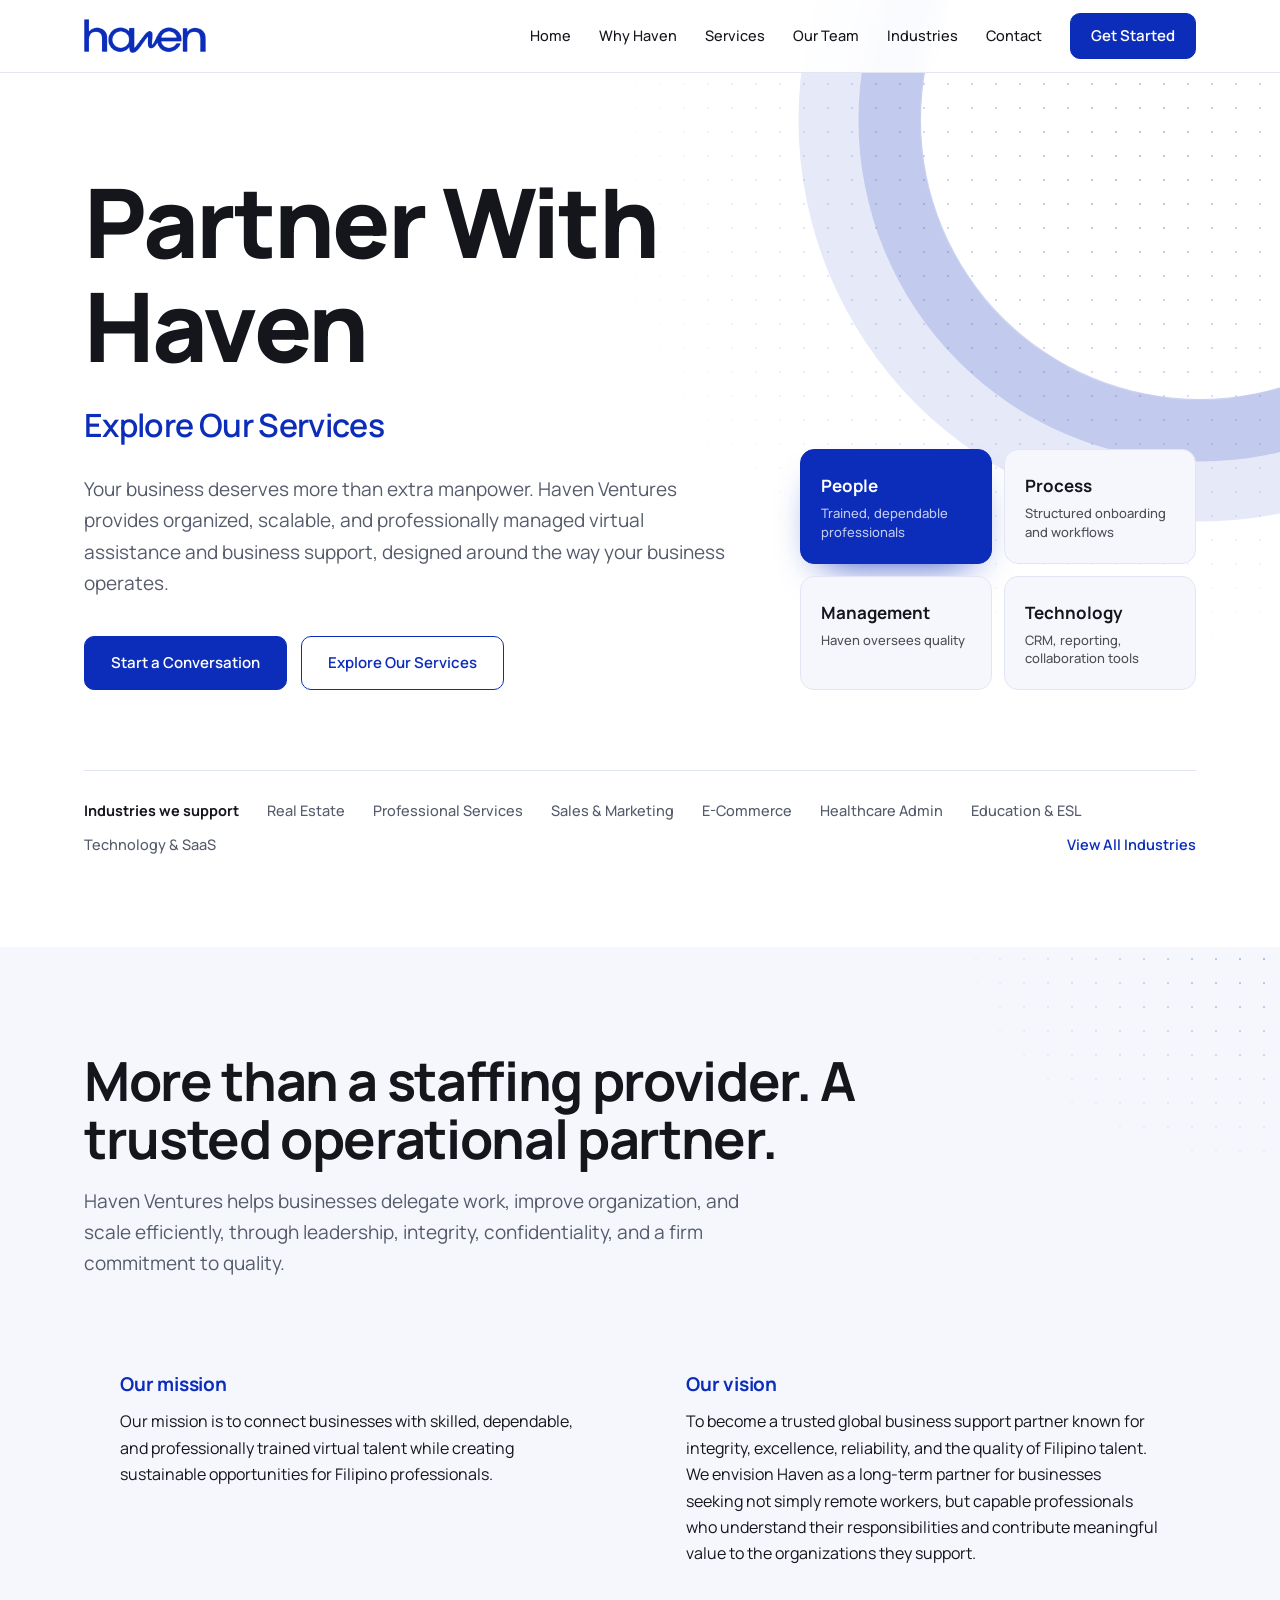
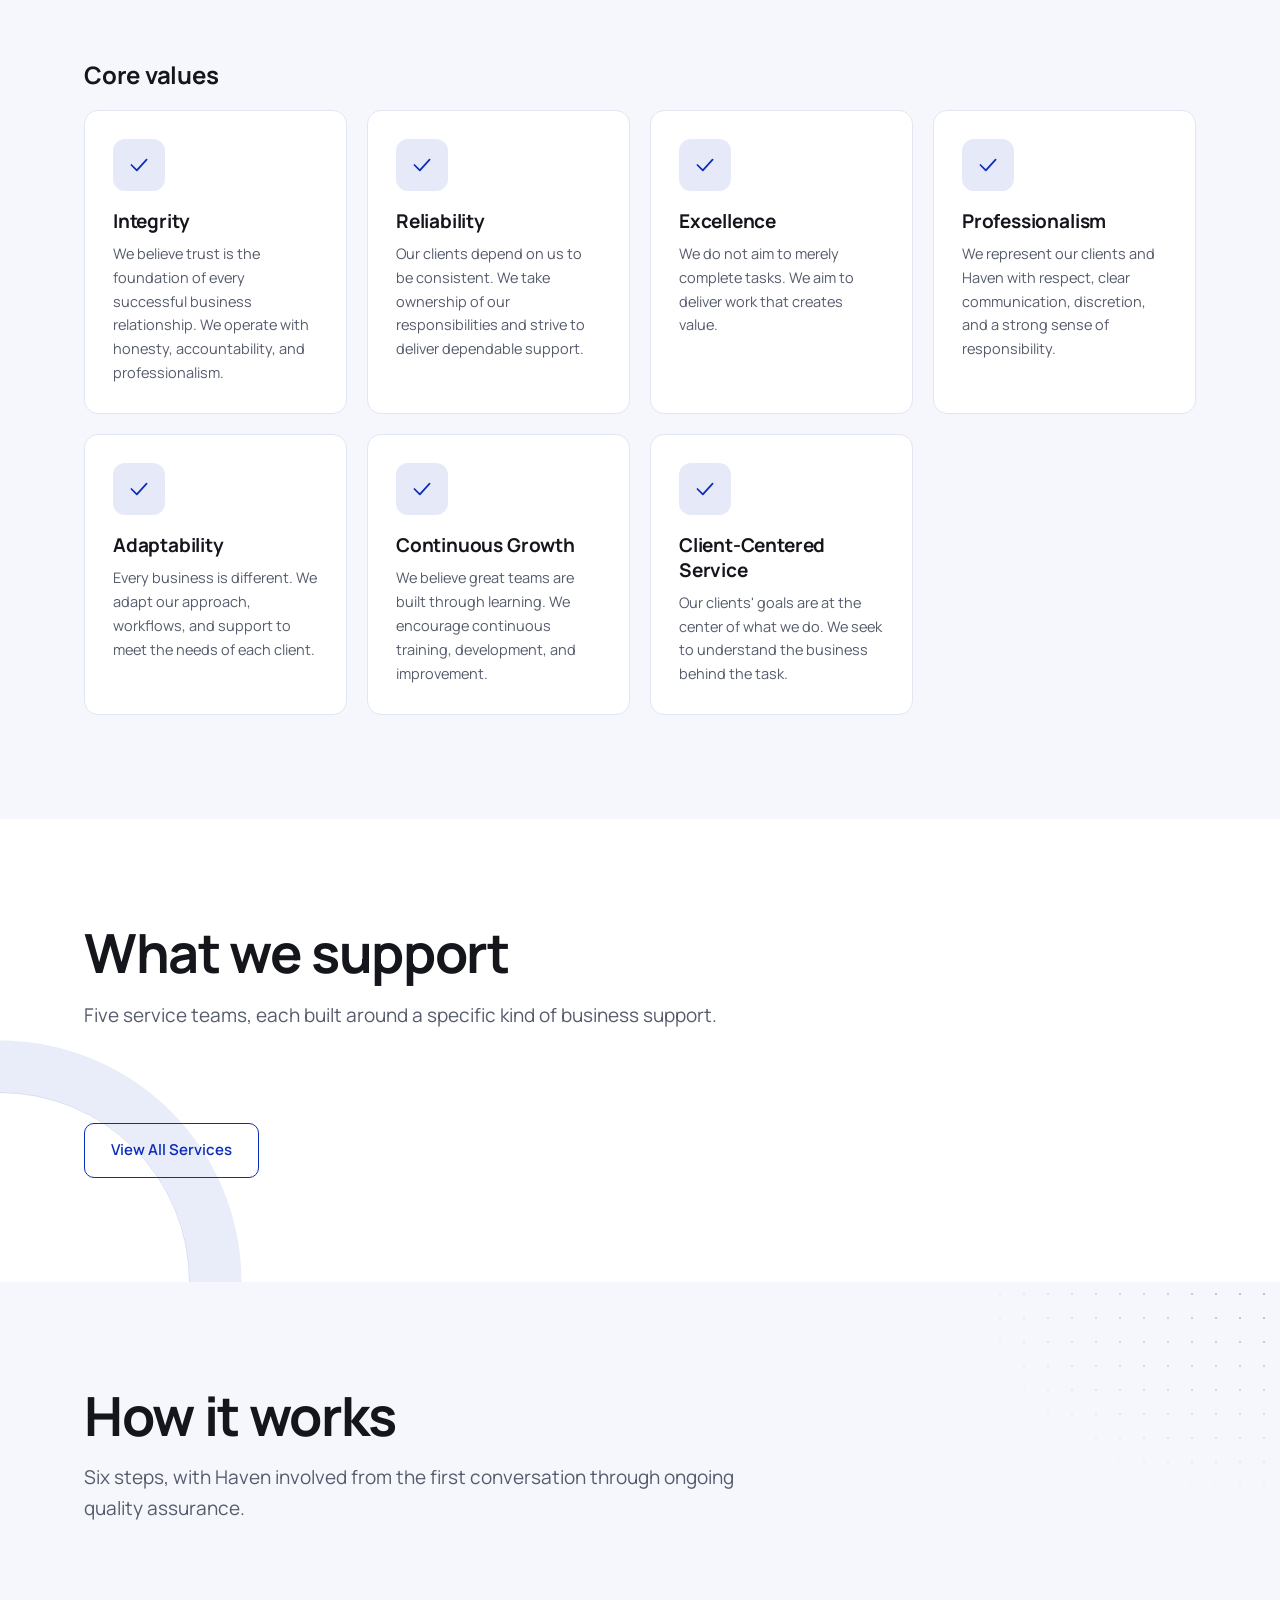
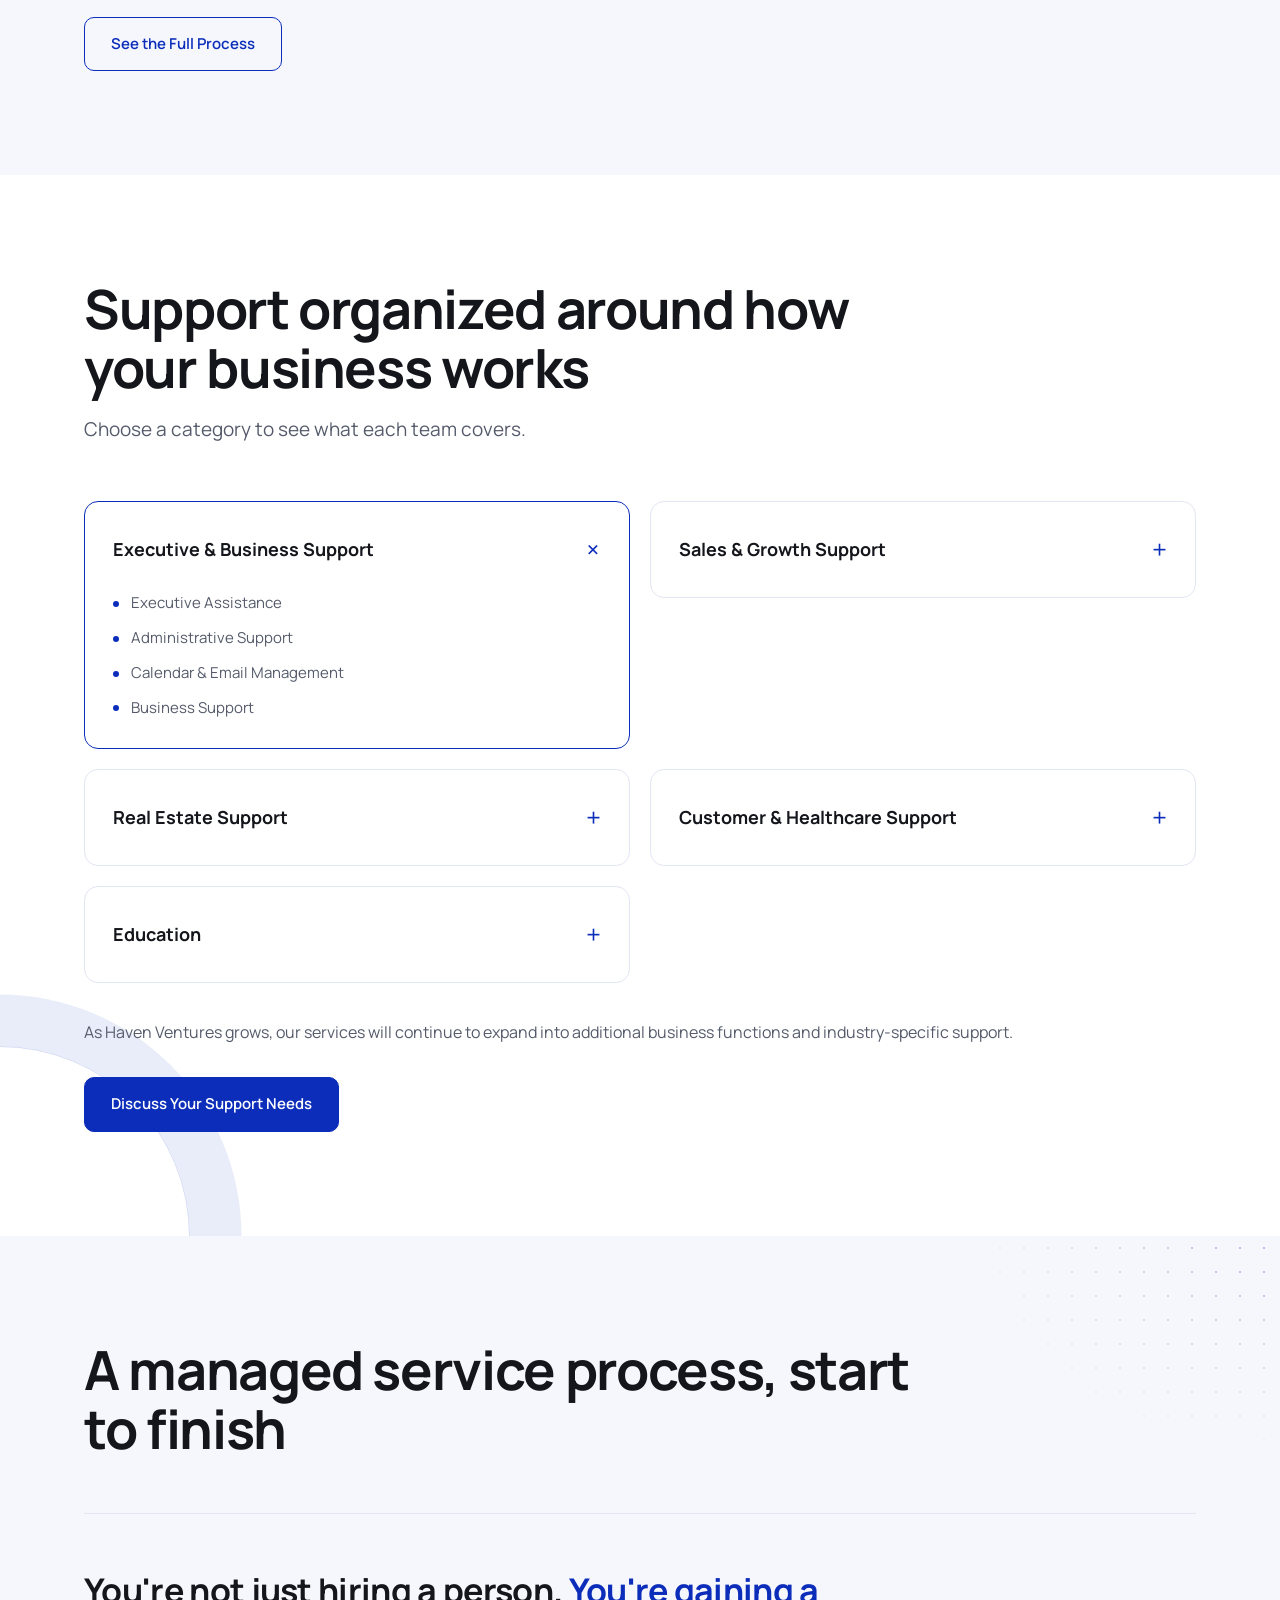
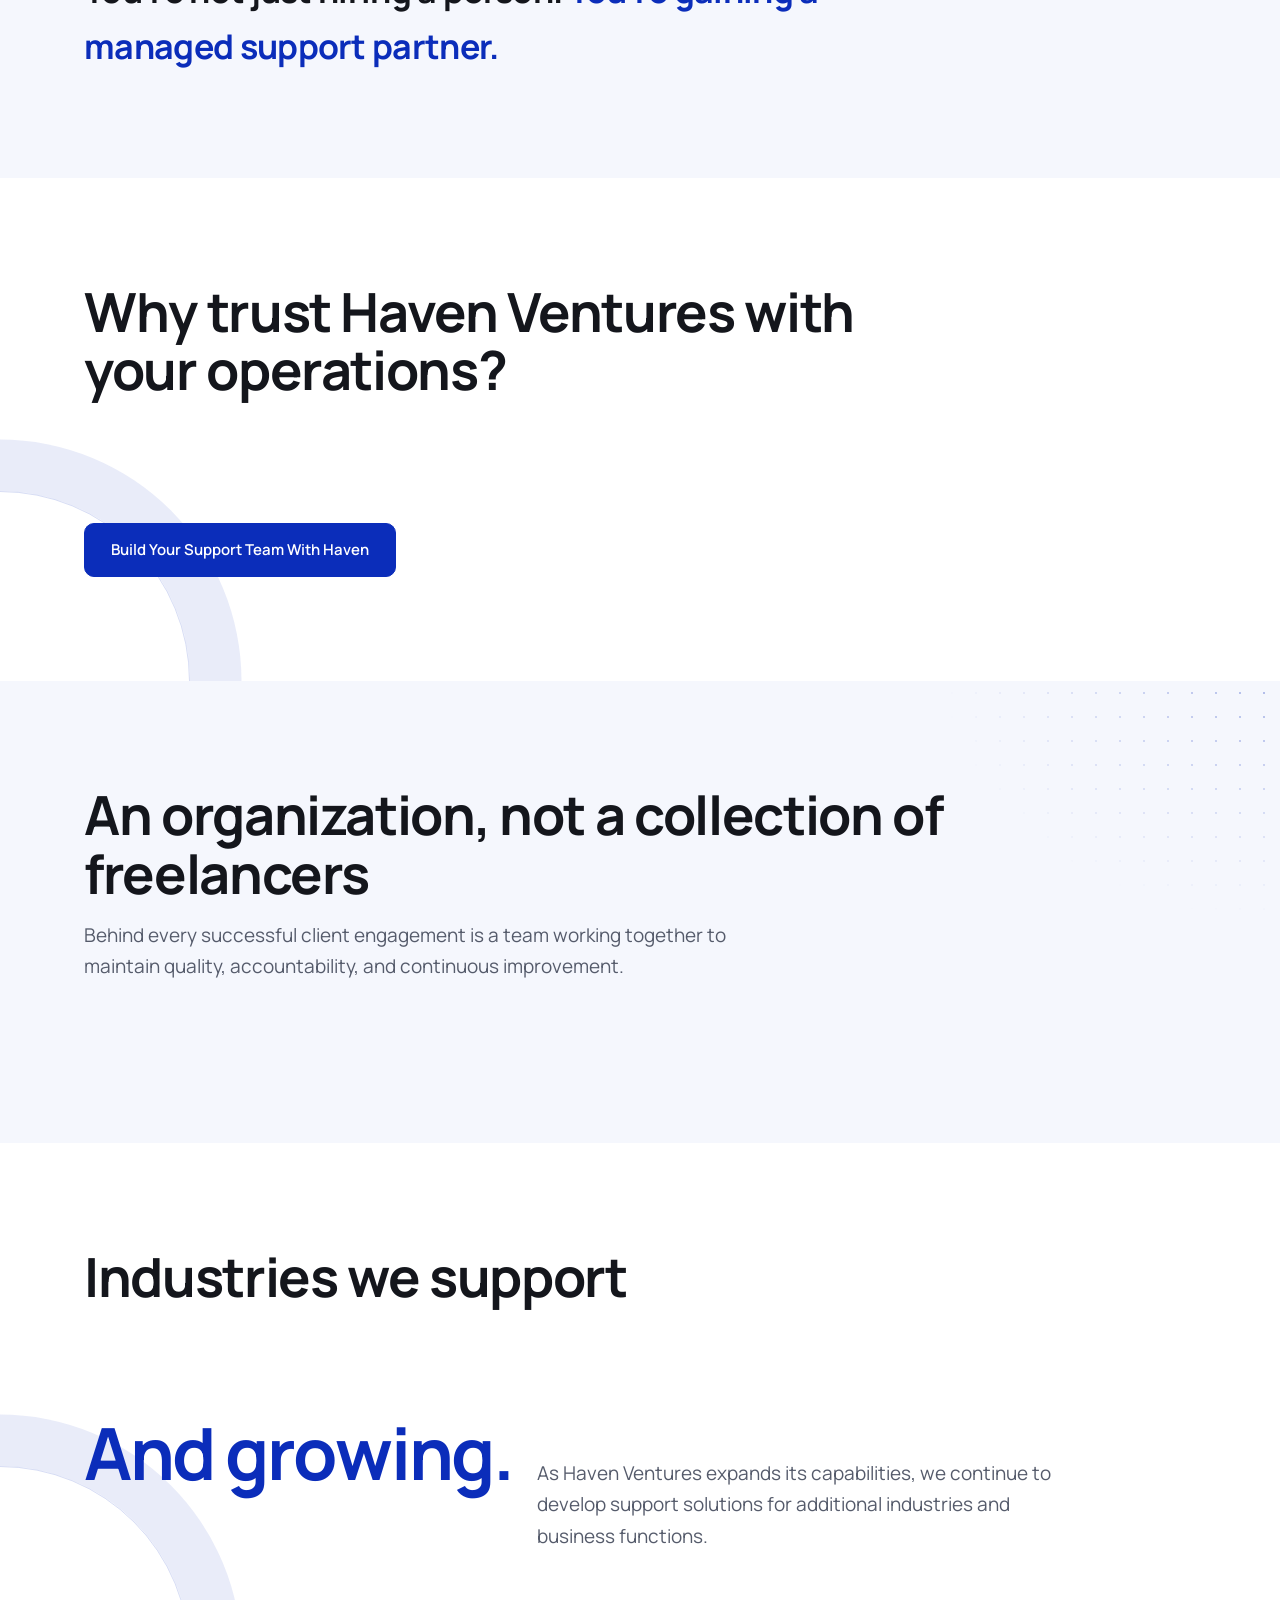
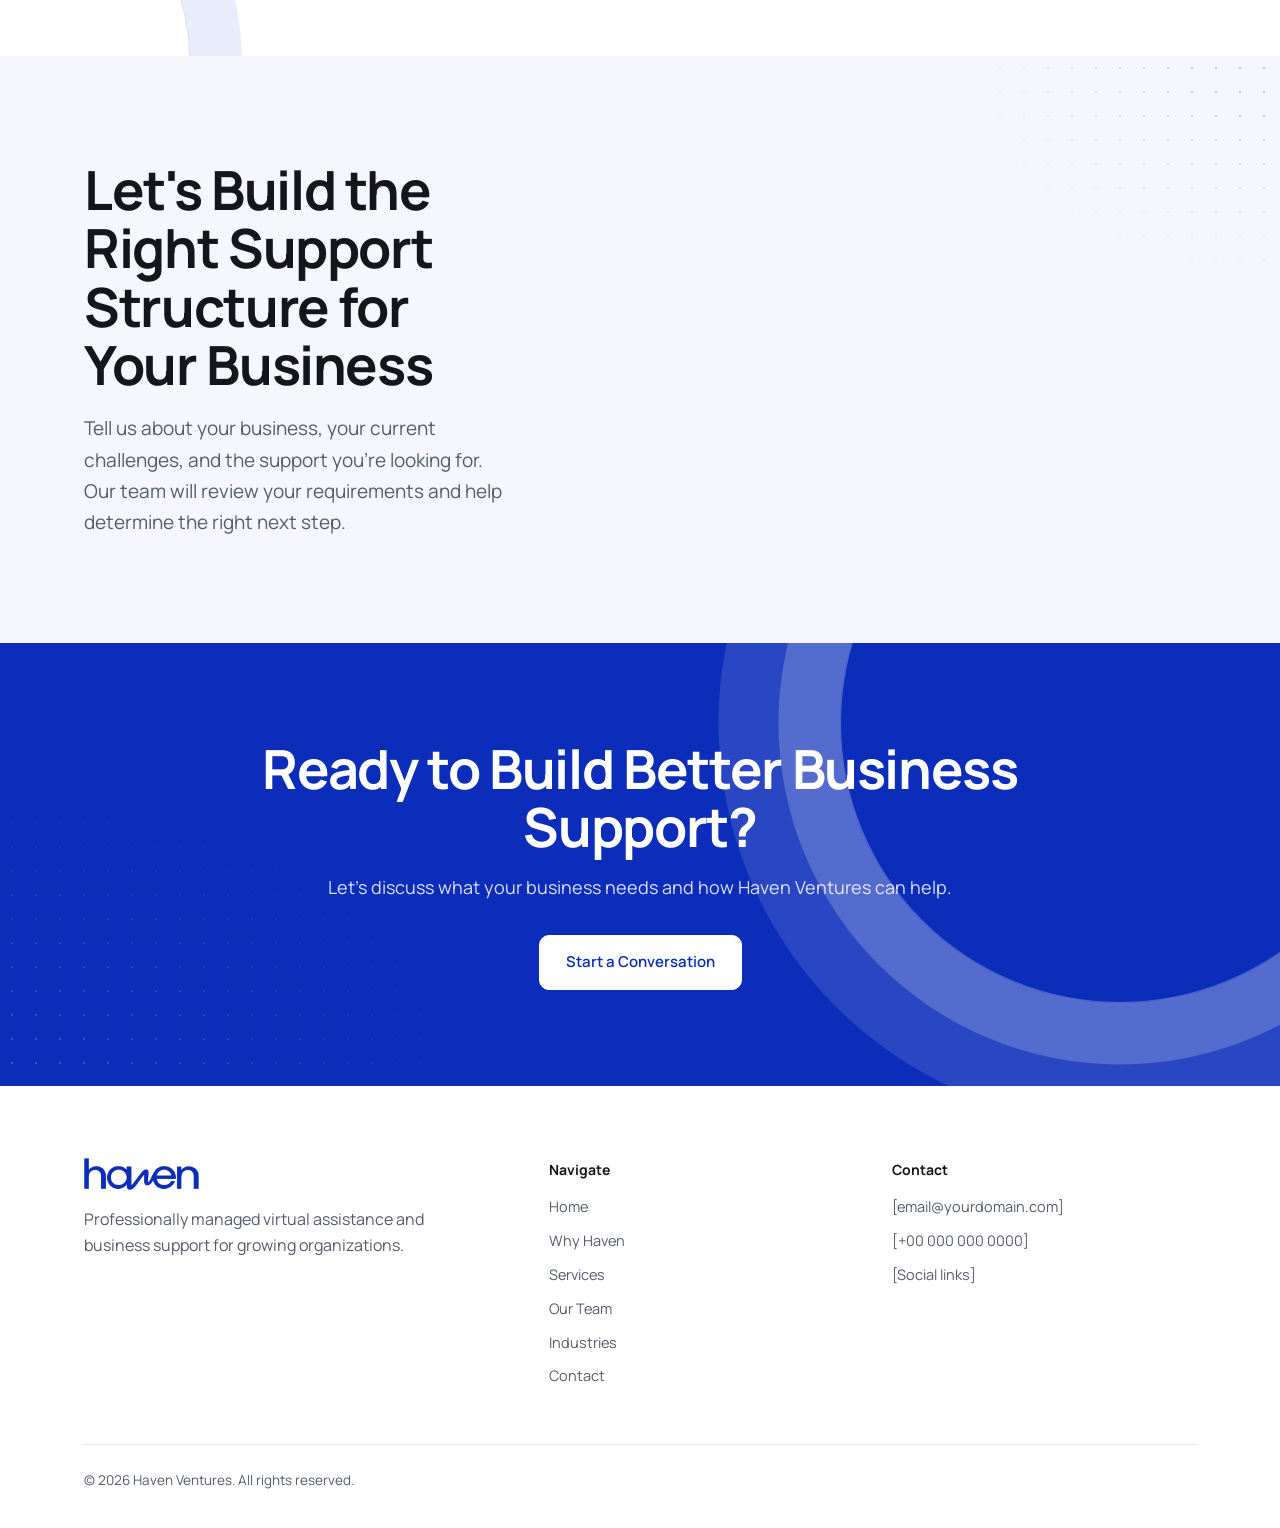
==== commit 33eee61f: "Update index.html hubspot integration" ====
--- a/index.html
+++ b/index.html
@@ -158,48 +158,16 @@
           <div>
             <h2>Let's Build the Right Support Structure for Your Business</h2>
             <p class="lead" style="margin-top:20px">Tell us about your business, your current challenges, and the support you're looking for. Our team will review your requirements and help determine the right next step.</p>
-          </div>
-          <div>
-            <form id="f">
-              <fieldset>
-                <legend>Contact information</legend>
-                <label class="f">Name<input autocomplete="name" name="name" required=""/></label>
-                <label class="f">Company<input autocomplete="organization" name="company" required=""/></label>
-                <label class="f full">Business email<input autocomplete="email" name="email" required="" type="email"/></label>
-              </fieldset>
-              <fieldset>
-                <legend>Business information</legend>
-                <label class="f">Industry<select name="industry" required=""><option value="">Select industry</option><option>Real Estate Management</option><option>Business &amp; Professional Services</option><option>Sales &amp; Marketing</option><option>E-Commerce</option><option>Healthcare Administration</option><option>Education &amp; ESL</option><option>Technology &amp; SaaS</option><option>Other</option></select></label>
-                <label class="f">Company website<input name="web" placeholder="https://" type="url"/></label>
-              </fieldset>
-              <fieldset>
-                <legend>Support requirements</legend>
-                <div class="f full">
-                  <span>Services needed</span>
-                  <div class="chk" id="chk"></div>
-                </div>
-                <label class="f">Number of professionals needed<input min="1" name="n" type="number" value="1"/></label>
-                <label class="f">Preferred start date<input name="d" type="date"/></label>
-                <label class="f full">Current challenges<textarea name="c"></textarea></label>
-                <label class="f full">Additional information<textarea name="a"></textarea></label>
-              </fieldset>
-              <button class="btn" type="submit" style="justify-self:start">Submit Inquiry</button>
-            </form>
-            <div class="flow" id="flow" role="status">
-              <h3 style="font-size:24px">Inquiry received</h3>
-              <p class="mu" style="margin-top:10px">Here is what happens next.</p>
-              <div class="fl">
-                <span>Inquiry Submitted</span>
-                <i>→</i>
-                <span>CRM</span>
-                <i>→</i>
-                <span>Internal Notification</span>
-                <i>→</i>
-                <span>Follow-Up</span>
-                <i>→</i>
-                <span>Discovery Call</span>
-              </div>
+          </div> 
+          <div class="hubspot-form-container">
+            <script src="https://js-na2.hsforms.net/forms/embed/247762551.js" defer></script>
+            <div
+              class="hs-form-frame"
+              data-region="na2"
+              data-form-id="d8dcac83-0715-4298-a0b1-973ff352289e"
+              data-portal-id="247762551">
             </div>
+          </div>
           </div>
         </div>
       </div>
